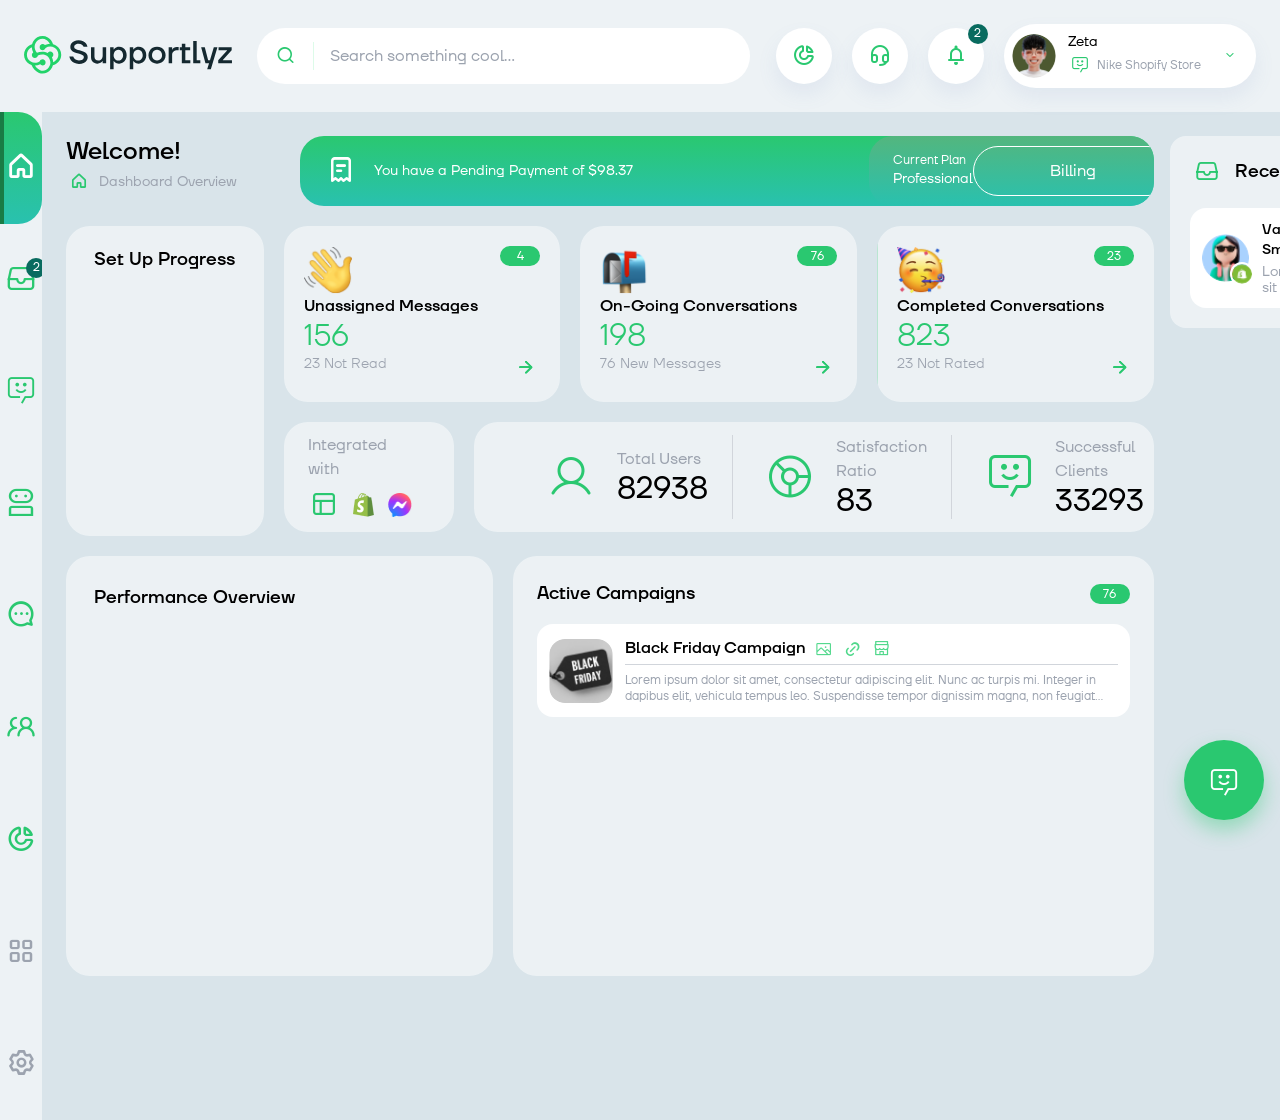
==== src/dashboard.html @ a98856af "deploy 1.3" ====
<!DOCTYPE html>
<html lang="en">
  <head>
    <meta charset="UTF-8" />
    <meta name="viewport" content="width=device-width, initial-scale=1.0" />
    <link rel="stylesheet" href="assets/css/main.css" />
    <title>Supportlyz Dashboard</title>
  </head>
  <body>
    <main>
      <!-- Header -->
      <div class="flex items-center p-6 bg-geyser-100">
        <div class="flex items-center justify-between w-full">
          <div class="relative h-10 w-52">
            <img src="assets/images/logo.svg" alt="logo" fill priority />
          </div>
          <!-- Search -->
          <div class="search">
            <div class="search-icon">
              <i class="icon-search"></i>
            </div>
            <input
              type="text"
              placeholder="Search something cool..."
              class="w-full h-full px-4 text-black placeholder-gray-400 bg-transparent outline-none" />
          </div>

          <div class="relative flex items-center gap-5">
            <button class="button-icon">
              <i class="icon-magnet"></i>
            </button>
            <button class="button-icon">
              <i class="icon-earphones"></i>
            </button>

            <!-- Notifications -->
            <div class="relative">
              <div class="relative">
                <button class="button-icon" id="notification-handler">
                  <i class="icon-bell"></i>
                </button>
                <span
                  class="absolute flex items-center justify-center w-5 h-5 text-xs text-white rounded-full bg-emerald-900 -top-1 -right-1">
                  2
                </span>
              </div>

              <!-- Notifications Center -->
              <div id="notification-center" class="min-w-[330px] bg-white transition bg-opacity-50 rounded-2xl absolute top-[120%] z-10 right-0 p-4 hidden">
                <div class="flex items-center justify-between mb-4">
                  <h4 class="font-medium">Notifications Center</h4>
                  <div class="text-gray-400 cursor-pointer">
                    <i class="icon-cog"></i>
                  </div>
                </div>
                <div class="items-start chatbox">
                  <div class="relative">
                    <img
                      src="assets/images/girl.png"
                      class="rounded-full w-11 h-11 max-w-fit"
                      alt="user"
                    />
                    <img
                      src="assets/images/shopify.png"
                      class="absolute w-6 h-6 border-2 border-white rounded-full -bottom-1 -right-1"
                      alt="brand"
                    />
                  </div>
                  <div>
                    <h5 class="text-xs text-black">
                      <b class="font-medium">Wanda Nara</b> sent you a message in the chat
                      <b class="font-medium">#13654</b>
                    </h5>
                    <p class="text-xs text-gray-400">2 minutes ago</p>
                  </div>
                  <div class="text-sm text-emerald-500">
                    <i class="icon-bell"></i>
                  </div>
                </div>
              </div>
            </div>

            <!-- Account -->
            <div class="account group">

              <!-- Account Handler -->
              <div class="flex items-center gap-3 " id="account-handler">
                <img
                  src="assets/images/boy.png"
                  alt="boy"
                  class="rounded-full w-11 h-11" />
                <div>
                  <h4 class="text-sm text-black group-hover:text-white">Zeta</h4>
                  <p
                    class="flex items-center gap-1 text-xs text-gray-400 group-hover:text-white">
                    <span class="text-lg text-emerald-500 group-hover:text-white">
                      <i class="icon-message"></i>
                    </span>
                    Nike Shopify Store
                  </p>
                </div>
                <span
                  class="px-3 text-[8px] text-emerald-500 group-hover:text-white">
                  <i class="icon-chevron"></i>
                </span>
              </div>

              <!-- Account Dropdwon -->
              <div class="w-[280px] bg-gray-300 rounded-2xl absolute top-[120%] z-10 overflow-hidden -left-4 hidden" id="account-dropdown">
                <div class="p-3">
                  <div class="flex items-center w-10 gap-1 px-1 bg-white rounded-full">
                    <img src="assets/images/english.png" alt="flag" class="w-4 h-4 rounded-full">
                    <span class="text-[6px]">
                      <i class="icon-chevron"></i>
                    </span>
                  </div>

                  <div class="flex flex-col items-center justify-center py-5">
                    <div class="relative">
                      <img src="assets/images/nike.png" alt="brand" class="w-16 h-16 mb-3 rounded-full">
                      <span class="absolute top-0 right-0 block w-4 h-4 border-2 border-white rounded-full bg-emerald-500"></span>
                    </div>
                    <h5 class="flex items-center mb-1 font-medium">
                      Nike Shopify Store
                      <span class="text-emerald-500">
                        <i class="icon-chevron text-[8px]"></i>
                      </span>
                    </h5>
                    <p class="flex items-center text-sm text-gray-600">
                      <span class="text-base icon-invoice text-emerald-500"></span>
                      Professional Plan
                    </p>
                  </div>

                </div>
                <div class="p-4 bg-white rounded-t-2xl">
                  <div class="flex items-center justify-between mb-3">
                    <h5 class="text-sm font-medium">Status</h5>
                    <div class="flex gap-3 -mt-12">
                      <button class="button-icon-small">
                        <i class="icon-magnet"></i>
                      </button>
                      <a href="login.html">
                        <button class="button-icon-small">
                          <i class="icon-logout"></i>
                        </button>
                      </a>
                    </div>
                  </div>
                  <div class="relative">
                    <div class="flex items-center justify-between h-10 px-4 mb-3 border-2 rounded-full border-emerald-500 text-emerald-500"  id="status-handler">
                      <p class="text-sm">Connected</p>
                      <span class="text-emerald-500 text-[8px]"><i class="icon-chevron"></i></span>
                    </div>

                    <div class="absolute w-full bg-white rounded-3xl top-[120%] p-3 shadow-geyser-20 hidden" id="status-dropdown">
                      <button class="mb-2 button-gray-small">
                        Connected
                      </button>
                      <button class="mb-2 button-gray-small">
                        Disconnected
                      </button>
                      <button class="button-gray-small">
                        Attention Hour
                      </button>
                    </div>
                  </div>
                  <div class="flex items-center justify-between mb-3">
                    <h5 class="py-2font-medium">Operators</h5>
                     <span class="flex items-center justify-center w-10 h-5 text-xs text-white rounded-full line-normal bg-emerald-500">22</span>
                  </div>

                  <div class="flex items-center gap-2 mb-2 last:mb-0">
                    <img src="assets/images/boy.png" alt="user" class="w-5 h-5 rounded-full">
                    <h6 class="text-xs font-medium text-black">Zeta</h6>
                  </div>

                  <button class="flex items-center justify-center gap-2 mb-3 text-sm cursor-pointer text-emerald-500">
                    <span class="text-lg"><i class="icon-add"></i></span>
                    <p>Add new operator</p>
                  </button>

                  <button class="button-emerald-small">
                    Settings
                  </button>

                </div>
              </div>
            </div>
          </div>
        </div>
      </div>

      <div class="flex">
        <!-- Sidebar -->
        <div class="bg-geyser-100 w-28">
          <div class="relative sidebar-handler">
            <span
              class="absolute z-20 flex items-center justify-center h-5 p-3 text-xs text-white capitalize rounded-full opacity-0 sidebar-label -top-2 left-10 bg-emerald-900 whitespace-nowrap">
              Dashboard
            </span>
            <div
              class="sidebar-item group sidebar-item-is-active text-emerald-500">
              <div class="relative z-10 text-3xl group-hover:text-white">
                <i class="icon-house"></i>
              </div>
            </div>
          </div>
          <div class="relative sidebar-handler">
            <span
              class="absolute z-20 flex items-center justify-center h-5 p-3 text-xs text-white capitalize transition rounded-full opacity-0 sidebar-label -top-2 left-10 bg-emerald-900 whitespace-nowrap">
              Messages
            </span>
            <div class="sidebar-item group text-emerald-500">
              <div class="relative z-10 text-3xl group-hover:text-white">
                <i class="icon-inbox"></i>
                <span
                  class="absolute flex items-center justify-center w-5 h-5 text-xs text-white rounded-full bg-emerald-900 -top-1 -right-1">
                  2
                </span>
              </div>
            </div>
          </div>
          <div class="relative sidebar-handler">
            <span
              class="absolute z-20 flex items-center justify-center h-5 p-3 text-xs text-white capitalize rounded-full opacity-0 -top-2 left-10 bg-emerald-900 whitespace-nowrap sidebar-label">
              Chatbots
            </span>
            <div class="sidebar-item group text-emerald-500">
              <div class="relative z-10 text-3xl group-hover:text-white">
                <i class="icon-message"></i>
              </div>
            </div>
          </div>
          <div class="relative sidebar-handler">
            <span
              class="absolute z-20 flex items-center justify-center h-5 p-3 text-xs text-white capitalize rounded-full opacity-0 -top-2 left-10 bg-emerald-900 whitespace-nowrap sidebar-label">
              Sully
            </span>
            <div class="sidebar-item group text-emerald-500">
              <div class="relative z-10 text-3xl group-hover:text-white">
                <i class="icon-robot"></i>
              </div>
            </div>
          </div>
          <div class="relative sidebar-handler">
            <span
              class="absolute z-20 flex items-center justify-center h-5 p-3 text-xs text-white capitalize rounded-full opacity-0 -top-2 left-10 bg-emerald-900 whitespace-nowrap sidebar-label">
              Mail Marketing
            </span>
            <div class="sidebar-item group text-emerald-500">
              <div class="relative z-10 text-3xl group-hover:text-white">
                <i class="icon-chat"></i>
              </div>
            </div>
          </div>
          <div class="relative sidebar-handler">
            <span
              class="absolute z-20 flex items-center justify-center h-5 p-3 text-xs text-white capitalize rounded-full opacity-0 -top-2 left-10 bg-emerald-900 whitespace-nowrap sidebar-label">
              Leads
            </span>
            <div class="sidebar-item group text-emerald-500">
              <div class="relative z-10 text-3xl group-hover:text-white">
                <i class="icon-users"></i>
              </div>
            </div>
          </div>
          <div class="relative sidebar-handler">
            <span
              class="absolute z-20 flex items-center justify-center h-5 p-3 text-xs text-white capitalize rounded-full opacity-0 -top-2 left-10 bg-emerald-900 whitespace-nowrap sidebar-label">
              Analytics
            </span>
            <div class="sidebar-item group text-emerald-500">
              <div class="relative z-10 text-3xl group-hover:text-white">
                <i class="icon-magnet"></i>
              </div>
            </div>
          </div>
          <div class="relative sidebar-handler">
            <span
              class="absolute z-20 flex items-center justify-center h-5 p-3 text-xs text-white capitalize rounded-full opacity-0 -top-2 left-10 bg-emerald-900 whitespace-nowrap sidebar-label">
              Integrations
            </span>
            <div class="text-gray-400 sidebar-item group">
              <div class="relative z-10 text-3xl group-hover:text-white">
                <i class="icon-integration"></i>
              </div>
            </div>
          </div>
          <div class="relative sidebar-handler">
            <span
              class="absolute z-20 flex items-center justify-center h-5 p-3 text-xs text-white capitalize rounded-full opacity-0 -top-2 left-10 bg-emerald-900 whitespace-nowrap sidebar-label">
              Settings
            </span>
            <div class="text-gray-400 sidebar-item group">
              <div class="relative z-10 text-3xl group-hover:text-white">
                <i class="icon-cog"></i>
              </div>
            </div>
          </div>
        </div>
        <!-- <Content /> -->
        <div class="relative w-full p-6">
          <div class="flex items-start w-full gap-4">
            <div class="w-full">
              <div class="flex w-full gap-5 mb-5">
                <div class="w-1/5">
                  <h3 class="text-2xl font-medium text-black">Welcome!</h3>
                  <p class="flex items-center gap-2 text-sm text-gray-400">
                    <span class="text-lg text-emerald-500">
                      <i class="icon-house"></i>
                    </span>
                    Dashboard Overview
                  </p>
                </div>

                <!-- <Payment Notification /> -->
                <div
                  class="h-[70px] text-white bg-gradient-to-b overflow-hidden from-emerald-500 to-[#29C1AF] rounded-3xl w-4/5 flex justify-between">
                  <p class="flex items-center w-2/3 gap-3 px-5 text-sm">
                    <span class="text-3xl">
                      <i class="icon-invoice"></i>
                    </span>
                    You have a Pending Payment of $98.37
                  </p>
                  <div class="bg-gradient-to-b from-[#53B67E] to-[#29C1AF] px-6 flex items-center rounded-3xl justify-between w-1/3">
                    <div>
                      <p class="text-xs">Current Plan</p>
                      <p class="text-sm">Professional</p>
                    </div>
                    <button class="button-outline-white">Billing</button>
                  </div>
                </div>
              </div>
              <div class="flex w-full gap-5 mb-5">
                <!-- Setup Progress  -->
                <div
                  class="w-1/5 bg-white bg-opacity-50 rounded-3xl h-[310px] p-5">
                  <h4 class="text-lg font-medium text-center text-black">
                    Set Up Progress
                  </h4>
                </div>

                 <!-- Goals -->
                <div class="w-4/5">
                  <div class="flex gap-5 mb-5">
                    <div class="group goals">
                      <div class="relative z-10 p-5">
                        <div class="flex items-start justify-between">
                          <img src="assets/images/hand.png" alt="hand" class="w-12 h-12">
                          <span class="flex items-center justify-center w-10 h-5 text-xs text-white rounded-full line-normal bg-emerald-500 group-hover:bg-white group-hover:text-emerald-500">4</span>
                        </div>
                        <h6 class="text-base font-medium text-black group-hover:text-white">Unassigned Messages</h6>
                        <h3 class="text-3xl font-light text-emerald-500 group-hover:text-white">156</h3>
                        <div class="flex justify-between">
                          <p class="text-sm font-light text-gray-400 group-hover:text-white">23 Not Read</p>
                          <span class="relative z-10 text-xl transition text-emerald-500 group-hover:text-white">
                            <i class="icon-arrow"></i>
                          </span>
                        </div>
                      </div>
                    </div>

                    <div class="group goals">
                      <div class="relative z-10 p-5">
                        <div class="flex items-start justify-between">
                          <img src="assets/images/inbox.png" alt="hand" class="w-12 h-12">
                          <span class="flex items-center justify-center w-10 h-5 text-xs text-white rounded-full bg-emerald-500 group-hover:bg-white group-hover:text-emerald-500 line-normal">76</span>
                        </div>
                        <h6 class="text-base font-medium text-black group-hover:text-white">On-Going Conversations</h6>
                        <h3 class="text-3xl font-light text-emerald-500 group-hover:text-white">198</h3>
                        <div class="flex justify-between">
                          <p class="text-sm font-light text-gray-400 group-hover:text-white">76 New Messages</p>
                          <span class="relative z-10 text-xl transition text-emerald-500 group-hover:text-white">
                            <i class="icon-arrow"></i>
                          </span>
                        </div>
                      </div>
                    </div>

                    <div class="group goals">
                      <div class="relative z-10 p-5">
                        <div class="flex items-start justify-between">
                          <img src="assets/images/emoji.png" alt="emoji" class="w-12 h-12">
                          <span class="flex items-center justify-center w-10 h-5 text-xs text-white rounded-full bg-emerald-500 group-hover:bg-white group-hover:text-emerald-500 line-normal">23</span>
                        </div>
                        <h6 class="text-base font-medium text-black group-hover:text-white">Completed Conversations</h6>
                        <h3 class="text-3xl font-light text-emerald-500 group-hover:text-white">823</h3>
                        <div class="flex justify-between">
                          <p class="text-sm font-light text-gray-400 group-hover:text-white">23 Not Rated</p>
                          <span class="relative z-10 text-xl transition text-emerald-500 group-hover:text-white">
                            <i class="icon-arrow"></i>
                          </span>
                        </div>
                      </div>
                    </div>
                  </div>
                  <div class="flex gap-5">

                    <!-- Integration -->
                    <div
                      class="integrations group">
                      <div class="relative z-10 flex flex-col justify-center p-6">
                        <p class="mb-2 text-base text-gray-400 group-hover:text-white">
                          Integrated with
                        </p>
                        <div class="flex items-center gap-3">
                          <span class="text-2xl text-emerald-500 group-hover:text-white">
                            <i class="icon-square"></i>
                          </span>
                          <img
                            src="assets/images/shopify-logo.png"
                            class="w-6 h-6"
                            alt="logo" />
                          <img
                            src="assets/images/messages-logo.png"
                            class="w-6 h-6"
                            alt="logo" />
                        </div>
                      </div>
                      <span
                        class="relative z-10 text-3xl text-white transition translate-x-20 group-hover:translate-x-0">
                        <i class="icon-arrow"></i>
                      </span>
                    </div>

                    <!-- Statistics  -->
                    <div class="statistics group">
                      <div
                        class="relative z-30 flex items-center justify-around h-full pl-10 transition translate-x-0 group-hover:-translate-x-8 [&>*:nth-child(2)]:border-x">
                        <div
                          class="flex items-center gap-3 px-6 border-gray-300 group-hover:text-white">
                          <span
                            class="text-5xl text-emerald-500 group-hover:text-white">
                            <i class="icon-user"></i>
                          </span>
                          <div>
                            <p class="text-gray-400 group-hover:text-white">
                              Total Users
                            </p>
                            <h5
                              class="text-3xl text-black group-hover:text-white">
                              82938
                            </h5>
                          </div>
                        </div>

                        <div
                          class="flex items-center gap-3 px-6 border-gray-300 group-hover:text-white">
                          <span
                            class="text-5xl text-emerald-500 group-hover:text-white">
                            <i class="icon-browser"></i>
                          </span>
                          <div>
                            <p class="text-gray-400 group-hover:text-white">
                              Satisfaction Ratio
                            </p>
                            <h5
                              class="text-3xl text-black group-hover:text-white">
                              83
                            </h5>
                          </div>
                        </div>

                        <div
                          class="flex items-center gap-3 px-6 border-gray-300 group-hover:text-white">
                          <span
                            class="text-5xl text-emerald-500 group-hover:text-white">
                            <i class="icon-message"></i>
                          </span>
                          <div>
                            <p class="text-gray-400 group-hover:text-white">
                              Successful Clients
                            </p>
                            <h5
                              class="text-3xl text-black group-hover:text-white">
                              33293
                            </h5>
                          </div>
                        </div>

                        <span
                          class="text-5xl text-white transition translate-x-20 group-hover:translate-x-0">
                          <i class="icon-arrow"></i>
                        </span>
                      </div>
                    </div>
                  </div>
                </div>
              </div>
              <div class="flex w-full gap-5 mb-5">
                <!-- Performance Overview  -->
                <div class="w-2/5 bg-white bg-opacity-50 rounded-3xl h-[420px] p-7">
                  <h3 class="text-lg font-medium text-black">Performance Overview</h3>
                </div>

                <!-- Active Campaigns -->
                <div class="w-3/5 bg-white bg-opacity-50 rounded-3xl h-[420px] p-6">
                  <div class="flex items-center justify-between mb-4">
                    <h3 class="text-lg font-medium text-black">Active Campaigns</h3>
                    <span class="flex items-center justify-center w-10 h-5 text-xs text-white rounded-full bg-emerald-500 line-normal">76</span>
                  </div>
                  <div class="max-h-[340px] overflow-scroll">
                    <div class="flex items-center gap-3 p-3 mb-3 transition bg-white rounded-2xl last:mb-0">
                      <img src="assets/images/black-friday.png" alt="black-friday" class="w-16 h-16 rounded-2xl">
                      <div>
                        <div class="flex gap-1 mb-2 border-b border-gray-300">
                          <h5 class="font-medium text-black ">Black Friday Campaign</h5>
                          <span class="text-lg text-emerald-400">
                            <i class="icon-picture"></i>
                          </span>
                          <span class="text-lg text-emerald-400">
                            <i class="icon-hyperlink"></i>
                          </span>
                          <span class="text-lg text-emerald-400">
                            <i class="icon-ecommerce"></i>
                          </span>
                        </div>
                        <p class="text-xs text-gray-400 line-clamp-2">Lorem ipsum dolor sit amet, consectetur adipiscing elit. Nunc ac turpis mi. Integer in dapibus elit, vehicula tempus leo. Suspendisse tempor dignissim magna, non feugiat nulla aliquam nec. Etiam egestas....</p>
                      </div>
                    </div>
                  </div>
                </div>
              </div>
            </div>

            <!-- Recent Chats  -->
            <div class="bg-white w-[400px] rounded-2xl p-5 bg-opacity-50">
              <div class="flex items-center justify-between w-full mb-5">
                <h1 class="flex items-center gap-3 text-lg text-black">
                  <span class="text-2xl text-emerald-500">
                    <i class="icon-inbox"></i>
                  </span>
                  <b class="font-medium">Recent Chats</b>
                </h1>
                <span
                  class="px-3 py-px text-sm text-white rounded-full bg-emerald-500">5</span>
              </div>
              <div class="max-h-screen">

                <!-- Message Box -->
                <div class="items-center chatbox">
                  <div class="relative">
                    <img
                      src="assets/images/girl.png"
                      class="w-12 h-12 rounded-full max-w-fit"
                      alt="user"
                    />
                    <img
                      src="assets/images/shopify.png"
                      class="absolute w-6 h-6 border-2 border-white rounded-full -bottom-1 -right-1"
                      alt="brand"
                    />
                  </div>
                  <div class="relative">
                    <div class="flex items-center justify-between w-full mb-1">
                      <b class="text-sm font-medium text-black">Valerie Smith</b>
                      <div class="flex items-center gap-3">
                        <span class="rounded-full text-white text-[10px] w-5 h-5 bg-emerald-500 flex items-center justify-center">
                          25
                        </span>
                        <b class="flex items-center justify-center h-5 px-2 py-1 text-xs font-medium leading-none text-black bg-gray-300 rounded-full">
                          #39872
                        </b>
                      </div>
                    </div>
                    <p class="text-sm leading-4 text-gray-400 line-clamp-2">Lorem ipsum dolor sit amet, consectetur</p>
                  </div>
                </div>

              </div>
            </div>
          </div>


          <!-- Chatbot -->
          <div class="">

            <!-- Chatbot Box -->
            <div class="w-[450px] fixed bottom-10 right-10 z-30 transition translate-x-[530px]" id="chatbot-box">
              <div class="bg-gradient-to-b from-emerald-500 to-elf-green-500 rounded-t-3xl">
                <div class="flex items-center justify-between p-6">
                  <img src="assets/images/logo-white.svg" alt="logo" class="w-36">
                  <div class="flex items-center gap-3 -mt-16">
                    <!-- Chatbot Notifications Box -->
                    <div class="relative">
                      <button class="button-icon" id="chatbot-notification-handler">
                        <span>
                          <i class="icon-bell"></i>
                        </span>
                      </button>
                      <div id="chatbot-notification-box" class="transition opacity-0 absolute right-0 flex items-center justify-between w-64 px-4 py-2 bg-white rounded-lg bg-opacity-70 top-[120%]">
                        <p class="text-sm text-black">Notifications Settings</p>
                        <div class="flex items-center gap-2">
                          <div class="w-8 p-[2px] bg-white border rounded-full border-emerald-500 cursor-pointer">
                            <span class="block w-3 h-3 rounded-full bg-emerald-500"></span>
                          </div>
                          <span class="text-sm text-emerald-500">ON</span>
                        </div>
                      </div>
                    </div>

                    <!-- Chatbot Rating Box -->
                    <div class="relative">
                      <button class="button-icon" id="chatbot-rating-handler">
                        <span>
                          <i class="icon-star"></i>
                        </span>
                      </button>

                      <div id="chatbot-rating-box" class="transition opacity-0 absolute right-0 w-52 px-4 py-2 bg-white rounded-lg bg-opacity-70 top-[120%]">
                        <p class="text-sm">Rate this Conversation</p>
                        <div class="flex items-center gap-2">
                          <span class="text-lg text-gray-400 cursor-pointer hover:text-yellow-300">
                            <i class="icon-start-fill"></i>
                          </span>
                          <span class="text-lg text-gray-400 cursor-pointer hover:text-yellow-300">
                            <i class="icon-start-fill"></i>
                          </span>
                          <span class="text-lg text-gray-400 cursor-pointer hover:text-yellow-300">
                            <i class="icon-start-fill"></i>
                          </span>
                          <span class="text-lg text-gray-400 cursor-pointer hover:text-yellow-300">
                            <i class="icon-start-fill"></i>
                          </span>
                          <span class="text-lg text-gray-400 cursor-pointer hover:text-yellow-300">
                            <i class="icon-start-fill"></i>
                          </span>
                        </div>
                      </div>
                    </div>

                    <!-- Close Chatbot Box -->
                    <button class="button-icon" id="chatbot-box-close">
                      <span>
                        <i class="icon-x"></i>
                      </span>
                    </button>
                  </div>
                </div>
                <div class="py-6">
                  <h3 class="mb-3 text-3xl font-bold text-center text-white">Let’s chat! 🥳</h3>
                  <p class="text-sm text-center text-white">Chat with Nike Shopify Store</p>
                </div>

                <div class="flex items-center justify-center gap-3 py-4 bg-elf-green-600 rounded-t-3xl">
                  <div class="relative">
                    <img src="assets/images/boy.png" alt="user">
                    <span class="absolute top-0 right-0 w-3 h-3 rounded-full bg-emerald-500"></span>
                  </div>
                  <p class="text-sm text-white">Our Assistants are Online</p>
                </div>
              </div>

              <!-- Chatbot Body -->
              <div class="p-6 bg-geyser-200 h-[300px] overflow-y-auto">

                <!-- Chat Sent -->
                <div class="flex items-start gap-4 mb-4">
                  <div class="relative">
                    <img src="assets/images/bot.png" alt="bot" class="w-12 h-12 rounded-full">
                    <span class="absolute top-0 right-0 w-3 h-3 rounded-full bg-emerald-500"></span>
                  </div>

                  <div class="relative">
                    <div class="p-3 rounded-xl bg-emerald-500 max-w-[280px] mb-2 relative">
                      <p class="text-sm text-white">Hello 🙋 let me know with anything that i can help you!</p>
                      <div class="-rotate-90 h-0 w-0 border-x-[12px] absolute -left-4 top-6 border-x-transparent border-b-[14px] border-b-emerald-500"></div>
                    </div>
                    <p class="text-xs text-gray-500">Supportlyz - 9:39 AM</p>
                  </div>
                </div>

                <!-- Chat Received -->
                <div class="flex items-start justify-end gap-4 mb-4">
                  <div class="relative">
                    <div class="p-3 rounded-xl bg-white max-w-[280px] mb-2 relative">
                      <p class="text-sm text-black">Hey! 🙋I need some help, im looking for this shoes</p>
                      <div class="rotate-90 h-0 w-0 border-x-[12px] absolute -right-4 top-6 border-x-transparent border-b-[14px] border-b-white"></div>
                    </div>
                    <p class="text-xs text-gray-500">Zeta - 9:40 AM</p>
                  </div>

                  <div class="relative">
                    <img src="assets/images/boy.png" alt="bot" class="w-12 h-12 rounded-full">
                    <span class="absolute top-0 right-0 w-3 h-3 rounded-full bg-emerald-500"></span>
                  </div>
                </div>

                <!-- Chat Received width image -->
                <div class="flex items-start justify-end gap-4">
                  <div class="relative">
                    <div class="p-1 rounded-xl bg-white max-w-[280px] mb-2 relative">
                      <img src="assets/images/shoes.png" alt="shoes" class="w-[280px] h-[160px]">
                      <div class="rotate-90 h-0 w-0 border-x-[12px] absolute -right-4 top-6 border-x-transparent border-b-[14px] border-b-white"></div>
                    </div>
                    <p class="text-xs text-gray-500">Zeta - 9:40 AM</p>
                  </div>

                  <div class="relative">
                    <img src="assets/images/boy.png" alt="bot" class="w-12 h-12 rounded-full">
                    <span class="absolute top-0 right-0 w-3 h-3 rounded-full bg-emerald-500"></span>
                  </div>

                </div>
              </div>

              <!-- Chat Footer -->
              <div class="relative p-4 bg-white rounded-b-3xl">

                <div class="relative flex items-center gap-4 mb-3">

                  <input type="text" placeholder="Enter your message..." class="bg-geyser-200 rounded-full w-[350px] text-xs text-gray-600 h-14 px-5 outline-none">
                  <div class="flex items-center">
                    <span id="chatbot-emojis-handler" class="flex items-center justify-center w-10 h-10 text-3xl rounded-full cursor-pointer text-emerald-500 hover:bg-emerald-500 hover:bg-opacity-30">
                      <i class="icon-happy"></i>
                    </span>
                    <span class="flex items-center justify-center w-10 h-10 text-2xl rounded-full cursor-pointer text-emerald-500 hover:bg-emerald-500 hover:bg-opacity-30">
                      <i class="icon-adjunct"></i>
                    </span>
                  </div>

                  <!--Chat Emojis -->
                  <div class="absolute w-full px-4 transition bg-geyser-100 rounded-xl -top-72 translate-y-[430px]" id="chatbot-emojis-box">
                    <div class="flex items-center justify-between mb-4">
                      <span class="px-5 py-2 text-2xl border-b cursor-pointer text-emerald-500 border-emerald-500">
                        <i class="icon-clock"></i>
                      </span>
                      <span class="px-5 py-2 text-2xl cursor-pointer text-emerald-500">
                        <i class="icon-happy"></i>
                      </span>
                      <span class="px-5 py-2 text-2xl cursor-pointer text-emerald-500">
                        <i class="icon-coffe"></i>
                      </span>
                      <span class="px-5 py-2 text-2xl cursor-pointer text-emerald-500">
                        <i class="icon-ball"></i>
                      </span>
                    </div>
                    <div class="relative h-12 mb-3 overflow-hidden bg-white rounded-full">
                      <span class="absolute top-0 left-0 flex items-center justify-center h-full px-3 text-xl bg-white text-emerald-500 after:content-[''] after:absolute after:right-1 after-top-0 after:w-px after:h-5 after:bg-gray-100">
                        <i class="icon-search"></i>
                      </span>
                      <input type="text" placeholder="Search here" class="w-full h-full text-xs text-gray-600 outline-none pl-[60px]">
                    </div>
                    <p class="text-xs font-medium text-emerald-500">Frequently used</p>
                    <div class="grid items-center justify-center grid-cols-7 gap-1 py-4">
                      <span>
                        <img src="assets/images/emojis/1.png" alt="emoji" class="w-8 h-8">
                      </span>
                      <span>
                        <img src="assets/images/emojis/2.png" alt="emoji" class="w-8 h-8">
                      </span>
                      <span>
                        <img src="assets/images/emojis/3.png" alt="emoji" class="w-8 h-8">
                      </span>
                      <span>
                        <img src="assets/images/emojis/4.png" alt="emoji" class="w-8 h-8">
                      </span>
                      <span>
                        <img src="assets/images/emojis/5.png" alt="emoji" class="w-8 h-8">
                      </span>
                      <span>
                        <img src="assets/images/emojis/6.png" alt="emoji" class="w-8 h-8">
                      </span>
                      <span>
                        <img src="assets/images/emojis/7.png" alt="emoji" class="w-8 h-8">
                      </span>
                      <span>
                        <img src="assets/images/emojis/8.png" alt="emoji" class="w-8 h-8">
                      </span>
                      <span>
                        <img src="assets/images/emojis/9.png" alt="emoji" class="w-8 h-8">
                      </span>
                      <span>
                        <img src="assets/images/emojis/10.png" alt="emoji" class="w-8 h-8">
                      </span>
                      <span>
                        <img src="assets/images/emojis/11.png" alt="emoji" class="w-8 h-8">
                      </span>
                      <span>
                        <img src="assets/images/emojis/12.png" alt="emoji" class="w-8 h-8">
                      </span>
                      <span>
                        <img src="assets/images/emojis/13.png" alt="emoji" class="w-8 h-8">
                      </span>
                      <span>
                        <img src="assets/images/emojis/14.png" alt="emoji" class="w-8 h-8">
                      </span>
                      <span>
                        <img src="assets/images/emojis/15.png" alt="emoji" class="w-8 h-8">
                      </span>
                      <span>
                        <img src="assets/images/emojis/16.png" alt="emoji" class="w-8 h-8">
                      </span>
                      <span>
                        <img src="assets/images/emojis/17.png" alt="emoji" class="w-8 h-8">
                      </span>
                      <span>
                        <img src="assets/images/emojis/18.png" alt="emoji" class="w-8 h-8">
                      </span>
                      <span>
                        <img src="assets/images/emojis/19.png" alt="emoji" class="w-8 h-8">
                      </span>
                      <span>
                        <img src="assets/images/emojis/20.png" alt="emoji" class="w-8 h-8">
                      </span>
                      <span>
                        <img src="assets/images/emojis/21.png" alt="emoji" class="w-8 h-8">
                      </span>
                    </div>
                  </div>

                  <!-- Chat Sent -->
                  <button class="chatbot-send ">
                    <span class="text-3xl h-7">
                      <i class="icon-send"></i>
                    </span>
                  </button>
                </div>

                <div class="flex justify-center gap-4">
                  <p class="text-xs text-gray-400">Powered by</p>
                  <img src="assets/images/logo.svg" alt="logo" class="w-20">
                </div>
              </div>
            </div>

            <!-- Chatbot Handler -->
            <button class="chatbot-handler" id="chatbot-handler">
              <span class="text-3xl h-7">
                <i class="icon-message" id="chatbot-icon"></i>
              </span>
            </button>

          </div>


          <!-- Footer -->
          <!-- <div class="fixed bottom-0 left-0 flex items-center justify-between w-full px-6 py-8">
            <p class="flex items-center gap-3 text-black">
              <img src="assets/images/logo-isotipe.svg" alt="isotipe" class="w-5 h-5">
              <b class="font-medium">Supportlyz</b> © All rights reserved
            </p>
            <div class="flex items-center gap-4">
              <p class="flex items-center gap-1 text-xs text-gray-500">
                Privacy Policy
                <i class="text-base icon-link text-emerald-500"></i>
              </p>
              <p class="flex items-center gap-1 text-xs text-gray-500">
                Terms and Conditions
                <i class="text-base icon-link text-emerald-500"></i>
              </p>
            </div>
          </div> -->
        </div>
      </div>
    </main>
    <script src="assets/js/scripts.js"></script>
  </body>
</html>
---- src/assets/css/main.css ----
/*
! tailwindcss v3.3.5 | MIT License | https://tailwindcss.com
*/

/*
1. Prevent padding and border from affecting element width. (https://github.com/mozdevs/cssremedy/issues/4)
2. Allow adding a border to an element by just adding a border-width. (https://github.com/tailwindcss/tailwindcss/pull/116)
*/

*,
::before,
::after {
  box-sizing: border-box;
  /* 1 */
  border-width: 0;
  /* 2 */
  border-style: solid;
  /* 2 */
  border-color: #e5e7eb;
  /* 2 */
}

::before,
::after {
  --tw-content: '';
}

/*
1. Use a consistent sensible line-height in all browsers.
2. Prevent adjustments of font size after orientation changes in iOS.
3. Use a more readable tab size.
4. Use the user's configured `sans` font-family by default.
5. Use the user's configured `sans` font-feature-settings by default.
6. Use the user's configured `sans` font-variation-settings by default.
*/

html {
  line-height: 1.5;
  /* 1 */
  -webkit-text-size-adjust: 100%;
  /* 2 */
  -moz-tab-size: 4;
  /* 3 */
  -o-tab-size: 4;
     tab-size: 4;
  /* 3 */
  font-family: ui-sans-serif, system-ui, -apple-system, BlinkMacSystemFont, "Segoe UI", Roboto, "Helvetica Neue", Arial, "Noto Sans", sans-serif, "Apple Color Emoji", "Segoe UI Emoji", "Segoe UI Symbol", "Noto Color Emoji";
  /* 4 */
  font-feature-settings: normal;
  /* 5 */
  font-variation-settings: normal;
  /* 6 */
}

/*
1. Remove the margin in all browsers.
2. Inherit line-height from `html` so users can set them as a class directly on the `html` element.
*/

body {
  margin: 0;
  /* 1 */
  line-height: inherit;
  /* 2 */
}

/*
1. Add the correct height in Firefox.
2. Correct the inheritance of border color in Firefox. (https://bugzilla.mozilla.org/show_bug.cgi?id=190655)
3. Ensure horizontal rules are visible by default.
*/

hr {
  height: 0;
  /* 1 */
  color: inherit;
  /* 2 */
  border-top-width: 1px;
  /* 3 */
}

/*
Add the correct text decoration in Chrome, Edge, and Safari.
*/

abbr:where([title]) {
  -webkit-text-decoration: underline dotted;
          text-decoration: underline dotted;
}

/*
Remove the default font size and weight for headings.
*/

h1,
h2,
h3,
h4,
h5,
h6 {
  font-size: inherit;
  font-weight: inherit;
}

/*
Reset links to optimize for opt-in styling instead of opt-out.
*/

a {
  color: inherit;
  text-decoration: inherit;
}

/*
Add the correct font weight in Edge and Safari.
*/

b,
strong {
  font-weight: bolder;
}

/*
1. Use the user's configured `mono` font family by default.
2. Correct the odd `em` font sizing in all browsers.
*/

code,
kbd,
samp,
pre {
  font-family: ui-monospace, SFMono-Regular, Menlo, Monaco, Consolas, "Liberation Mono", "Courier New", monospace;
  /* 1 */
  font-size: 1em;
  /* 2 */
}

/*
Add the correct font size in all browsers.
*/

small {
  font-size: 80%;
}

/*
Prevent `sub` and `sup` elements from affecting the line height in all browsers.
*/

sub,
sup {
  font-size: 75%;
  line-height: 0;
  position: relative;
  vertical-align: baseline;
}

sub {
  bottom: -0.25em;
}

sup {
  top: -0.5em;
}

/*
1. Remove text indentation from table contents in Chrome and Safari. (https://bugs.chromium.org/p/chromium/issues/detail?id=999088, https://bugs.webkit.org/show_bug.cgi?id=201297)
2. Correct table border color inheritance in all Chrome and Safari. (https://bugs.chromium.org/p/chromium/issues/detail?id=935729, https://bugs.webkit.org/show_bug.cgi?id=195016)
3. Remove gaps between table borders by default.
*/

table {
  text-indent: 0;
  /* 1 */
  border-color: inherit;
  /* 2 */
  border-collapse: collapse;
  /* 3 */
}

/*
1. Change the font styles in all browsers.
2. Remove the margin in Firefox and Safari.
3. Remove default padding in all browsers.
*/

button,
input,
optgroup,
select,
textarea {
  font-family: inherit;
  /* 1 */
  font-feature-settings: inherit;
  /* 1 */
  font-variation-settings: inherit;
  /* 1 */
  font-size: 100%;
  /* 1 */
  font-weight: inherit;
  /* 1 */
  line-height: inherit;
  /* 1 */
  color: inherit;
  /* 1 */
  margin: 0;
  /* 2 */
  padding: 0;
  /* 3 */
}

/*
Remove the inheritance of text transform in Edge and Firefox.
*/

button,
select {
  text-transform: none;
}

/*
1. Correct the inability to style clickable types in iOS and Safari.
2. Remove default button styles.
*/

button,
[type='button'],
[type='reset'],
[type='submit'] {
  -webkit-appearance: button;
  /* 1 */
  background-color: transparent;
  /* 2 */
  background-image: none;
  /* 2 */
}

/*
Use the modern Firefox focus style for all focusable elements.
*/

:-moz-focusring {
  outline: auto;
}

/*
Remove the additional `:invalid` styles in Firefox. (https://github.com/mozilla/gecko-dev/blob/2f9eacd9d3d995c937b4251a5557d95d494c9be1/layout/style/res/forms.css#L728-L737)
*/

:-moz-ui-invalid {
  box-shadow: none;
}

/*
Add the correct vertical alignment in Chrome and Firefox.
*/

progress {
  vertical-align: baseline;
}

/*
Correct the cursor style of increment and decrement buttons in Safari.
*/

::-webkit-inner-spin-button,
::-webkit-outer-spin-button {
  height: auto;
}

/*
1. Correct the odd appearance in Chrome and Safari.
2. Correct the outline style in Safari.
*/

[type='search'] {
  -webkit-appearance: textfield;
  /* 1 */
  outline-offset: -2px;
  /* 2 */
}

/*
Remove the inner padding in Chrome and Safari on macOS.
*/

::-webkit-search-decoration {
  -webkit-appearance: none;
}

/*
1. Correct the inability to style clickable types in iOS and Safari.
2. Change font properties to `inherit` in Safari.
*/

::-webkit-file-upload-button {
  -webkit-appearance: button;
  /* 1 */
  font: inherit;
  /* 2 */
}

/*
Add the correct display in Chrome and Safari.
*/

summary {
  display: list-item;
}

/*
Removes the default spacing and border for appropriate elements.
*/

blockquote,
dl,
dd,
h1,
h2,
h3,
h4,
h5,
h6,
hr,
figure,
p,
pre {
  margin: 0;
}

fieldset {
  margin: 0;
  padding: 0;
}

legend {
  padding: 0;
}

ol,
ul,
menu {
  list-style: none;
  margin: 0;
  padding: 0;
}

/*
Reset default styling for dialogs.
*/

dialog {
  padding: 0;
}

/*
Prevent resizing textareas horizontally by default.
*/

textarea {
  resize: vertical;
}

/*
1. Reset the default placeholder opacity in Firefox. (https://github.com/tailwindlabs/tailwindcss/issues/3300)
2. Set the default placeholder color to the user's configured gray 400 color.
*/

input::-moz-placeholder, textarea::-moz-placeholder {
  opacity: 1;
  /* 1 */
  color: #9ca3af;
  /* 2 */
}

input::placeholder,
textarea::placeholder {
  opacity: 1;
  /* 1 */
  color: #9ca3af;
  /* 2 */
}

/*
Set the default cursor for buttons.
*/

button,
[role="button"] {
  cursor: pointer;
}

/*
Make sure disabled buttons don't get the pointer cursor.
*/

:disabled {
  cursor: default;
}

/*
1. Make replaced elements `display: block` by default. (https://github.com/mozdevs/cssremedy/issues/14)
2. Add `vertical-align: middle` to align replaced elements more sensibly by default. (https://github.com/jensimmons/cssremedy/issues/14#issuecomment-634934210)
   This can trigger a poorly considered lint error in some tools but is included by design.
*/

img,
svg,
video,
canvas,
audio,
iframe,
embed,
object {
  display: block;
  /* 1 */
  vertical-align: middle;
  /* 2 */
}

/*
Constrain images and videos to the parent width and preserve their intrinsic aspect ratio. (https://github.com/mozdevs/cssremedy/issues/14)
*/

img,
video {
  max-width: 100%;
  height: auto;
}

/* Make elements with the HTML hidden attribute stay hidden by default */

[hidden] {
  display: none;
}

*, ::before, ::after {
  --tw-border-spacing-x: 0;
  --tw-border-spacing-y: 0;
  --tw-translate-x: 0;
  --tw-translate-y: 0;
  --tw-rotate: 0;
  --tw-skew-x: 0;
  --tw-skew-y: 0;
  --tw-scale-x: 1;
  --tw-scale-y: 1;
  --tw-pan-x:  ;
  --tw-pan-y:  ;
  --tw-pinch-zoom:  ;
  --tw-scroll-snap-strictness: proximity;
  --tw-gradient-from-position:  ;
  --tw-gradient-via-position:  ;
  --tw-gradient-to-position:  ;
  --tw-ordinal:  ;
  --tw-slashed-zero:  ;
  --tw-numeric-figure:  ;
  --tw-numeric-spacing:  ;
  --tw-numeric-fraction:  ;
  --tw-ring-inset:  ;
  --tw-ring-offset-width: 0px;
  --tw-ring-offset-color: #fff;
  --tw-ring-color: rgb(59 130 246 / 0.5);
  --tw-ring-offset-shadow: 0 0 #0000;
  --tw-ring-shadow: 0 0 #0000;
  --tw-shadow: 0 0 #0000;
  --tw-shadow-colored: 0 0 #0000;
  --tw-blur:  ;
  --tw-brightness:  ;
  --tw-contrast:  ;
  --tw-grayscale:  ;
  --tw-hue-rotate:  ;
  --tw-invert:  ;
  --tw-saturate:  ;
  --tw-sepia:  ;
  --tw-drop-shadow:  ;
  --tw-backdrop-blur:  ;
  --tw-backdrop-brightness:  ;
  --tw-backdrop-contrast:  ;
  --tw-backdrop-grayscale:  ;
  --tw-backdrop-hue-rotate:  ;
  --tw-backdrop-invert:  ;
  --tw-backdrop-opacity:  ;
  --tw-backdrop-saturate:  ;
  --tw-backdrop-sepia:  ;
}

::backdrop {
  --tw-border-spacing-x: 0;
  --tw-border-spacing-y: 0;
  --tw-translate-x: 0;
  --tw-translate-y: 0;
  --tw-rotate: 0;
  --tw-skew-x: 0;
  --tw-skew-y: 0;
  --tw-scale-x: 1;
  --tw-scale-y: 1;
  --tw-pan-x:  ;
  --tw-pan-y:  ;
  --tw-pinch-zoom:  ;
  --tw-scroll-snap-strictness: proximity;
  --tw-gradient-from-position:  ;
  --tw-gradient-via-position:  ;
  --tw-gradient-to-position:  ;
  --tw-ordinal:  ;
  --tw-slashed-zero:  ;
  --tw-numeric-figure:  ;
  --tw-numeric-spacing:  ;
  --tw-numeric-fraction:  ;
  --tw-ring-inset:  ;
  --tw-ring-offset-width: 0px;
  --tw-ring-offset-color: #fff;
  --tw-ring-color: rgb(59 130 246 / 0.5);
  --tw-ring-offset-shadow: 0 0 #0000;
  --tw-ring-shadow: 0 0 #0000;
  --tw-shadow: 0 0 #0000;
  --tw-shadow-colored: 0 0 #0000;
  --tw-blur:  ;
  --tw-brightness:  ;
  --tw-contrast:  ;
  --tw-grayscale:  ;
  --tw-hue-rotate:  ;
  --tw-invert:  ;
  --tw-saturate:  ;
  --tw-sepia:  ;
  --tw-drop-shadow:  ;
  --tw-backdrop-blur:  ;
  --tw-backdrop-brightness:  ;
  --tw-backdrop-contrast:  ;
  --tw-backdrop-grayscale:  ;
  --tw-backdrop-hue-rotate:  ;
  --tw-backdrop-invert:  ;
  --tw-backdrop-opacity:  ;
  --tw-backdrop-saturate:  ;
  --tw-backdrop-sepia:  ;
}

.fixed {
  position: fixed;
}

.absolute {
  position: absolute;
}

.relative {
  position: relative;
}

.-bottom-1 {
  bottom: -0.25rem;
}

.-left-4 {
  left: -1rem;
}

.-left-\[500px\] {
  left: -500px;
}

.-left-\[8rem\] {
  left: -8rem;
}

.-right-1 {
  right: -0.25rem;
}

.-right-4 {
  right: -1rem;
}

.-top-1 {
  top: -0.25rem;
}

.-top-2 {
  top: -0.5rem;
}

.-top-72 {
  top: -18rem;
}

.bottom-0 {
  bottom: 0px;
}

.bottom-10 {
  bottom: 2.5rem;
}

.left-0 {
  left: 0px;
}

.left-10 {
  left: 2.5rem;
}

.right-0 {
  right: 0px;
}

.right-10 {
  right: 2.5rem;
}

.top-0 {
  top: 0px;
}

.top-12 {
  top: 3rem;
}

.top-6 {
  top: 1.5rem;
}

.top-\[120\%\] {
  top: 120%;
}

.z-10 {
  z-index: 10;
}

.z-20 {
  z-index: 20;
}

.z-30 {
  z-index: 30;
}

.my-5 {
  margin-top: 1.25rem;
  margin-bottom: 1.25rem;
}

.-mt-12 {
  margin-top: -3rem;
}

.-mt-16 {
  margin-top: -4rem;
}

.mb-1 {
  margin-bottom: 0.25rem;
}

.mb-2 {
  margin-bottom: 0.5rem;
}

.mb-3 {
  margin-bottom: 0.75rem;
}

.mb-4 {
  margin-bottom: 1rem;
}

.mb-5 {
  margin-bottom: 1.25rem;
}

.mb-6 {
  margin-bottom: 1.5rem;
}

.mb-8 {
  margin-bottom: 2rem;
}

.line-clamp-2 {
  overflow: hidden;
  display: -webkit-box;
  -webkit-box-orient: vertical;
  -webkit-line-clamp: 2;
}

.block {
  display: block;
}

.flex {
  display: flex;
}

.grid {
  display: grid;
}

.hidden {
  display: none;
}

.h-0 {
  height: 0px;
}

.h-10 {
  height: 2.5rem;
}

.h-11 {
  height: 2.75rem;
}

.h-12 {
  height: 3rem;
}

.h-14 {
  height: 3.5rem;
}

.h-16 {
  height: 4rem;
}

.h-3 {
  height: 0.75rem;
}

.h-4 {
  height: 1rem;
}

.h-5 {
  height: 1.25rem;
}

.h-6 {
  height: 1.5rem;
}

.h-7 {
  height: 1.75rem;
}

.h-8 {
  height: 2rem;
}

.h-\[100\%\] {
  height: 100%;
}

.h-\[110px\] {
  height: 110px;
}

.h-\[160px\] {
  height: 160px;
}

.h-\[300px\] {
  height: 300px;
}

.h-\[310px\] {
  height: 310px;
}

.h-\[420px\] {
  height: 420px;
}

.h-\[70px\] {
  height: 70px;
}

.h-full {
  height: 100%;
}

.h-screen {
  height: 100vh;
}

.max-h-\[340px\] {
  max-height: 340px;
}

.max-h-screen {
  max-height: 100vh;
}

.w-0 {
  width: 0px;
}

.w-1\/2 {
  width: 50%;
}

.w-1\/3 {
  width: 33.333333%;
}

.w-1\/5 {
  width: 20%;
}

.w-10 {
  width: 2.5rem;
}

.w-11 {
  width: 2.75rem;
}

.w-12 {
  width: 3rem;
}

.w-14 {
  width: 3.5rem;
}

.w-16 {
  width: 4rem;
}

.w-2\/3 {
  width: 66.666667%;
}

.w-2\/4 {
  width: 50%;
}

.w-2\/5 {
  width: 40%;
}

.w-20 {
  width: 5rem;
}

.w-28 {
  width: 7rem;
}

.w-3 {
  width: 0.75rem;
}

.w-3\/5 {
  width: 60%;
}

.w-3\/6 {
  width: 50%;
}

.w-36 {
  width: 9rem;
}

.w-4 {
  width: 1rem;
}

.w-4\/5 {
  width: 80%;
}

.w-5 {
  width: 1.25rem;
}

.w-52 {
  width: 13rem;
}

.w-6 {
  width: 1.5rem;
}

.w-64 {
  width: 16rem;
}

.w-7 {
  width: 1.75rem;
}

.w-8 {
  width: 2rem;
}

.w-80 {
  width: 20rem;
}

.w-\[1600px\] {
  width: 1600px;
}

.w-\[180px\] {
  width: 180px;
}

.w-\[280px\] {
  width: 280px;
}

.w-\[350px\] {
  width: 350px;
}

.w-\[400px\] {
  width: 400px;
}

.w-\[450px\] {
  width: 450px;
}

.w-full {
  width: 100%;
}

.min-w-\[330px\] {
  min-width: 330px;
}

.max-w-\[280px\] {
  max-width: 280px;
}

.max-w-\[530px\] {
  max-width: 530px;
}

.max-w-fit {
  max-width: -moz-fit-content;
  max-width: fit-content;
}

.translate-x-0 {
  --tw-translate-x: 0px;
  transform: translate(var(--tw-translate-x), var(--tw-translate-y)) rotate(var(--tw-rotate)) skewX(var(--tw-skew-x)) skewY(var(--tw-skew-y)) scaleX(var(--tw-scale-x)) scaleY(var(--tw-scale-y));
}

.translate-x-20 {
  --tw-translate-x: 5rem;
  transform: translate(var(--tw-translate-x), var(--tw-translate-y)) rotate(var(--tw-rotate)) skewX(var(--tw-skew-x)) skewY(var(--tw-skew-y)) scaleX(var(--tw-scale-x)) scaleY(var(--tw-scale-y));
}

.translate-x-\[530px\] {
  --tw-translate-x: 530px;
  transform: translate(var(--tw-translate-x), var(--tw-translate-y)) rotate(var(--tw-rotate)) skewX(var(--tw-skew-x)) skewY(var(--tw-skew-y)) scaleX(var(--tw-scale-x)) scaleY(var(--tw-scale-y));
}

.translate-y-\[430px\] {
  --tw-translate-y: 430px;
  transform: translate(var(--tw-translate-x), var(--tw-translate-y)) rotate(var(--tw-rotate)) skewX(var(--tw-skew-x)) skewY(var(--tw-skew-y)) scaleX(var(--tw-scale-x)) scaleY(var(--tw-scale-y));
}

.-rotate-45 {
  --tw-rotate: -45deg;
  transform: translate(var(--tw-translate-x), var(--tw-translate-y)) rotate(var(--tw-rotate)) skewX(var(--tw-skew-x)) skewY(var(--tw-skew-y)) scaleX(var(--tw-scale-x)) scaleY(var(--tw-scale-y));
}

.-rotate-90 {
  --tw-rotate: -90deg;
  transform: translate(var(--tw-translate-x), var(--tw-translate-y)) rotate(var(--tw-rotate)) skewX(var(--tw-skew-x)) skewY(var(--tw-skew-y)) scaleX(var(--tw-scale-x)) scaleY(var(--tw-scale-y));
}

.rotate-90 {
  --tw-rotate: 90deg;
  transform: translate(var(--tw-translate-x), var(--tw-translate-y)) rotate(var(--tw-rotate)) skewX(var(--tw-skew-x)) skewY(var(--tw-skew-y)) scaleX(var(--tw-scale-x)) scaleY(var(--tw-scale-y));
}

@keyframes spin {
  to {
    transform: rotate(360deg);
  }
}

.animate-spin-slow {
  animation: spin 25s linear infinite;
}

.cursor-pointer {
  cursor: pointer;
}

.grid-cols-7 {
  grid-template-columns: repeat(7, minmax(0, 1fr));
}

.flex-col {
  flex-direction: column;
}

.items-start {
  align-items: flex-start;
}

.items-center {
  align-items: center;
}

.justify-start {
  justify-content: flex-start;
}

.justify-end {
  justify-content: flex-end;
}

.justify-center {
  justify-content: center;
}

.justify-between {
  justify-content: space-between;
}

.justify-around {
  justify-content: space-around;
}

.gap-1 {
  gap: 0.25rem;
}

.gap-2 {
  gap: 0.5rem;
}

.gap-20 {
  gap: 5rem;
}

.gap-3 {
  gap: 0.75rem;
}

.gap-4 {
  gap: 1rem;
}

.gap-5 {
  gap: 1.25rem;
}

.overflow-hidden {
  overflow: hidden;
}

.overflow-scroll {
  overflow: scroll;
}

.overflow-y-auto {
  overflow-y: auto;
}

.whitespace-nowrap {
  white-space: nowrap;
}

.rounded-2xl {
  border-radius: 1rem;
}

.rounded-3xl {
  border-radius: 1.5rem;
}

.rounded-full {
  border-radius: 9999px;
}

.rounded-lg {
  border-radius: 0.5rem;
}

.rounded-xl {
  border-radius: 0.75rem;
}

.rounded-b-3xl {
  border-bottom-right-radius: 1.5rem;
  border-bottom-left-radius: 1.5rem;
}

.rounded-t-2xl {
  border-top-left-radius: 1rem;
  border-top-right-radius: 1rem;
}

.rounded-t-3xl {
  border-top-left-radius: 1.5rem;
  border-top-right-radius: 1.5rem;
}

.border {
  border-width: 1px;
}

.border-0 {
  border-width: 0px;
}

.border-2 {
  border-width: 2px;
}

.border-x-\[12px\] {
  border-left-width: 12px;
  border-right-width: 12px;
}

.border-b {
  border-bottom-width: 1px;
}

.border-b-2 {
  border-bottom-width: 2px;
}

.border-b-\[14px\] {
  border-bottom-width: 14px;
}

.border-emerald-500 {
  --tw-border-opacity: 1;
  border-color: rgb(42 200 112 / var(--tw-border-opacity));
}

.border-gray-300 {
  --tw-border-opacity: 1;
  border-color: rgb(209 213 219 / var(--tw-border-opacity));
}

.border-white {
  --tw-border-opacity: 1;
  border-color: rgb(255 255 255 / var(--tw-border-opacity));
}

.border-x-transparent {
  border-left-color: transparent;
  border-right-color: transparent;
}

.border-b-emerald-500 {
  --tw-border-opacity: 1;
  border-bottom-color: rgb(42 200 112 / var(--tw-border-opacity));
}

.border-b-white {
  --tw-border-opacity: 1;
  border-bottom-color: rgb(255 255 255 / var(--tw-border-opacity));
}

.bg-elf-green-600 {
  --tw-bg-opacity: 1;
  background-color: rgb(1 160 139 / var(--tw-bg-opacity));
}

.bg-elf-green-700 {
  --tw-bg-opacity: 1;
  background-color: rgb(6 131 116 / var(--tw-bg-opacity));
}

.bg-emerald-500 {
  --tw-bg-opacity: 1;
  background-color: rgb(42 200 112 / var(--tw-bg-opacity));
}

.bg-emerald-900 {
  --tw-bg-opacity: 1;
  background-color: rgb(9 107 95 / var(--tw-bg-opacity));
}

.bg-geyser-100 {
  --tw-bg-opacity: 1;
  background-color: rgb(237 242 245 / var(--tw-bg-opacity));
}

.bg-geyser-200 {
  --tw-bg-opacity: 1;
  background-color: rgb(217 228 234 / var(--tw-bg-opacity));
}

.bg-geyser-300 {
  --tw-bg-opacity: 1;
  background-color: rgb(169 195 208 / var(--tw-bg-opacity));
}

.bg-gray-300 {
  --tw-bg-opacity: 1;
  background-color: rgb(209 213 219 / var(--tw-bg-opacity));
}

.bg-transparent {
  background-color: transparent;
}

.bg-white {
  --tw-bg-opacity: 1;
  background-color: rgb(255 255 255 / var(--tw-bg-opacity));
}

.bg-opacity-50 {
  --tw-bg-opacity: 0.5;
}

.bg-opacity-70 {
  --tw-bg-opacity: 0.7;
}

.bg-gradient-to-b {
  background-image: linear-gradient(to bottom, var(--tw-gradient-stops));
}

.from-\[\#13DDEA\] {
  --tw-gradient-from: #13DDEA var(--tw-gradient-from-position);
  --tw-gradient-to: rgb(19 221 234 / 0) var(--tw-gradient-to-position);
  --tw-gradient-stops: var(--tw-gradient-from), var(--tw-gradient-to);
}

.from-\[\#53B67E\] {
  --tw-gradient-from: #53B67E var(--tw-gradient-from-position);
  --tw-gradient-to: rgb(83 182 126 / 0) var(--tw-gradient-to-position);
  --tw-gradient-stops: var(--tw-gradient-from), var(--tw-gradient-to);
}

.from-\[\#FF0000\] {
  --tw-gradient-from: #FF0000 var(--tw-gradient-from-position);
  --tw-gradient-to: rgb(255 0 0 / 0) var(--tw-gradient-to-position);
  --tw-gradient-stops: var(--tw-gradient-from), var(--tw-gradient-to);
}

.from-emerald-500 {
  --tw-gradient-from: #2ac870 var(--tw-gradient-from-position);
  --tw-gradient-to: rgb(42 200 112 / 0) var(--tw-gradient-to-position);
  --tw-gradient-stops: var(--tw-gradient-from), var(--tw-gradient-to);
}

.to-\[\#29C1AF\] {
  --tw-gradient-to: #29C1AF var(--tw-gradient-to-position);
}

.to-\[\#915EFF\] {
  --tw-gradient-to: #915EFF var(--tw-gradient-to-position);
}

.to-\[\#FFBE5E\] {
  --tw-gradient-to: #FFBE5E var(--tw-gradient-to-position);
}

.to-elf-green-500 {
  --tw-gradient-to: #05c7a9 var(--tw-gradient-to-position);
}

.p-1 {
  padding: 0.25rem;
}

.p-3 {
  padding: 0.75rem;
}

.p-4 {
  padding: 1rem;
}

.p-5 {
  padding: 1.25rem;
}

.p-6 {
  padding: 1.5rem;
}

.p-7 {
  padding: 1.75rem;
}

.p-8 {
  padding: 2rem;
}

.p-\[2px\] {
  padding: 2px;
}

.px-1 {
  padding-left: 0.25rem;
  padding-right: 0.25rem;
}

.px-10 {
  padding-left: 2.5rem;
  padding-right: 2.5rem;
}

.px-2 {
  padding-left: 0.5rem;
  padding-right: 0.5rem;
}

.px-3 {
  padding-left: 0.75rem;
  padding-right: 0.75rem;
}

.px-4 {
  padding-left: 1rem;
  padding-right: 1rem;
}

.px-5 {
  padding-left: 1.25rem;
  padding-right: 1.25rem;
}

.px-6 {
  padding-left: 1.5rem;
  padding-right: 1.5rem;
}

.px-8 {
  padding-left: 2rem;
  padding-right: 2rem;
}

.py-1 {
  padding-top: 0.25rem;
  padding-bottom: 0.25rem;
}

.py-2 {
  padding-top: 0.5rem;
  padding-bottom: 0.5rem;
}

.py-3 {
  padding-top: 0.75rem;
  padding-bottom: 0.75rem;
}

.py-4 {
  padding-top: 1rem;
  padding-bottom: 1rem;
}

.py-5 {
  padding-top: 1.25rem;
  padding-bottom: 1.25rem;
}

.py-6 {
  padding-top: 1.5rem;
  padding-bottom: 1.5rem;
}

.py-8 {
  padding-top: 2rem;
  padding-bottom: 2rem;
}

.py-px {
  padding-top: 1px;
  padding-bottom: 1px;
}

.pl-10 {
  padding-left: 2.5rem;
}

.pl-16 {
  padding-left: 4rem;
}

.pl-\[60px\] {
  padding-left: 60px;
}

.text-left {
  text-align: left;
}

.text-center {
  text-align: center;
}

.text-2xl {
  font-size: 1.5rem;
  line-height: 2rem;
}

.text-3xl {
  font-size: 1.875rem;
  line-height: 2.25rem;
}

.text-5xl {
  font-size: 3rem;
  line-height: 1;
}

.text-6xl {
  font-size: 3.75rem;
  line-height: 1;
}

.text-8xl {
  font-size: 6rem;
  line-height: 1;
}

.text-\[10px\] {
  font-size: 10px;
}

.text-\[6px\] {
  font-size: 6px;
}

.text-\[8px\] {
  font-size: 8px;
}

.text-base {
  font-size: 1rem;
  line-height: 1.5rem;
}

.text-lg {
  font-size: 1.125rem;
  line-height: 1.75rem;
}

.text-sm {
  font-size: 0.875rem;
  line-height: 1.25rem;
}

.text-xl {
  font-size: 1.25rem;
  line-height: 1.75rem;
}

.text-xs {
  font-size: 0.75rem;
  line-height: 1rem;
}

.font-bold {
  font-weight: 700;
}

.font-light {
  font-weight: 300;
}

.font-medium {
  font-weight: 500;
}

.capitalize {
  text-transform: capitalize;
}

.leading-4 {
  line-height: 1rem;
}

.leading-none {
  line-height: 1;
}

.text-black {
  --tw-text-opacity: 1;
  color: rgb(0 0 0 / var(--tw-text-opacity));
}

.text-emerald-400 {
  --tw-text-opacity: 1;
  color: rgb(80 216 139 / var(--tw-text-opacity));
}

.text-emerald-500 {
  --tw-text-opacity: 1;
  color: rgb(42 200 112 / var(--tw-text-opacity));
}

.text-gray-400 {
  --tw-text-opacity: 1;
  color: rgb(156 163 175 / var(--tw-text-opacity));
}

.text-gray-500 {
  --tw-text-opacity: 1;
  color: rgb(107 114 128 / var(--tw-text-opacity));
}

.text-gray-600 {
  --tw-text-opacity: 1;
  color: rgb(75 85 99 / var(--tw-text-opacity));
}

.text-slate-500 {
  --tw-text-opacity: 1;
  color: rgb(100 116 139 / var(--tw-text-opacity));
}

.text-white {
  --tw-text-opacity: 1;
  color: rgb(255 255 255 / var(--tw-text-opacity));
}

.placeholder-gray-400::-moz-placeholder {
  --tw-placeholder-opacity: 1;
  color: rgb(156 163 175 / var(--tw-placeholder-opacity));
}

.placeholder-gray-400::placeholder {
  --tw-placeholder-opacity: 1;
  color: rgb(156 163 175 / var(--tw-placeholder-opacity));
}

.opacity-0 {
  opacity: 0;
}

.shadow-geyser-20 {
  --tw-shadow: 0 10px 20px rgba(104, 134, 193, 0.20);
  --tw-shadow-colored: 0 10px 20px var(--tw-shadow-color);
  box-shadow: var(--tw-ring-offset-shadow, 0 0 #0000), var(--tw-ring-shadow, 0 0 #0000), var(--tw-shadow);
}

.outline-none {
  outline: 2px solid transparent;
  outline-offset: 2px;
}

.transition {
  transition-property: color, background-color, border-color, text-decoration-color, fill, stroke, opacity, box-shadow, transform, filter, -webkit-backdrop-filter;
  transition-property: color, background-color, border-color, text-decoration-color, fill, stroke, opacity, box-shadow, transform, filter, backdrop-filter;
  transition-property: color, background-color, border-color, text-decoration-color, fill, stroke, opacity, box-shadow, transform, filter, backdrop-filter, -webkit-backdrop-filter;
  transition-timing-function: cubic-bezier(0.4, 0, 0.2, 1);
  transition-duration: 150ms;
}

@font-face {
  font-family: "TT Firs Neue Trial Var Roman";

  src: url("../fonts/tt-firs-neue-trial-var-roman.ttf") format("truetype");

  font-display: swap;

  font-weight: 100 400 500 900;
}

@font-face {
  font-family: "fontello";

  src: url("../fonts/fontello.ttf") format("truetype");

  font-weight: normal;

  font-style: normal;
}

body {
  height: 100%;
  --tw-bg-opacity: 1;
  background-color: rgb(217 228 234 / var(--tw-bg-opacity));
  font-size: 1rem;
  line-height: 1.5rem;
  font-family: "TT Firs Neue Trial Var Roman";
  font-size: 16px;
}

/*********** COMPONENTS ***********/

/************* Icons ***********/

[class^="icon-"]:before, [class*=" icon-"]:before {
  font-family: "fontello";
  font-style: normal;
  font-weight: normal;
  speak: never;
  display: inline-block;
  text-decoration: inherit;
  width: 1em;
  margin-right: .2em;
  text-align: center;
  font-variant: normal;
  text-transform: none;
  line-height: 1em;
  margin-left: .2em;
  -webkit-font-smoothing: antialiased;
  -moz-osx-font-smoothing: grayscale;
}

.icon-chat:before {
  content: '\e800';
}

/* '' */

.icon-adjunct:before {
  content: '\e801';
}

/* '' */

.icon-cog:before {
  content: '\e802';
}

/* '' */

.icon-earphones:before {
  content: '\e803';
}

/* '' */

.icon-ecommerce:before {
  content: '\e804';
}

/* '' */

.icon-house:before {
  content: '\e805';
}

/* '' */

.icon-logout:before {
  content: '\e806';
}

/* '' */

.icon-inbox:before {
  content: '\e807';
}

/* '' */

.icon-integration:before {
  content: '\e808';
}

/* '' */

.icon-invoice:before {
  content: '\e809';
}

/* '' */

.icon-link:before {
  content: '\e80a';
}

/* '' */

.icon-magnet:before {
  content: '\e80b';
}

/* '' */

.icon-message:before {
  content: '\e80c';
}

/* '' */

.icon-picture:before {
  content: '\e80d';
}

/* '' */

.icon-robot:before {
  content: '\e80e';
}

/* '' */

.icon-search:before {
  content: '\e80f';
}

/* '' */

.icon-add:before {
  content: '\e810';
}

/* '' */

.icon-user:before {
  content: '\e811';
}

/* '' */

.icon-users:before {
  content: '\e812';
}

/* '' */

.icon-arrow:before {
  content: '\e813';
}

/* '' */

.icon-bell:before {
  content: '\e814';
}

/* '' */

.icon-browser:before {
  content: '\e815';
}

/* '' */

.icon-square:before {
  content: '\e816';
}

/* '' */

.icon-hyperlink:before {
  content: '\e817';
}

/* '' */

.icon-forgot:before {
  content: '\e818';
}

/* '' */

.icon-envelope:before {
  content: '\e819';
}

/* '' */

.icon-happy:before {
  content: '\e81a';
}

/* '' */

.icon-lock:before {
  content: '\e81b';
}

/* '' */

.icon-shopify:before {
  content: '\e81c';
}

/* '' */

.icon-gmail:before {
  content: '\e81d';
}

/* '' */

.icon-hide:before {
  content: '\e81e';
}

/* '' */

.icon-card:before {
  content: '\e81f';
}

/* '' */

.icon-send:before {
  content: '\e820';
}

/* '' */

.icon-chevron:before {
  content: '\e821';
}

/* '' */

.icon-signup:before {
  content: '\e822';
}

/* '' */

.icon-check:before {
  content: '\e823';
}

/* '' */

.icon-x:before {
  content: '\e824';
}

/* '' */

.icon-star:before {
  content: '\e825';
}

/* '' */

.icon-pen:before {
  content: '\e826';
}

/* '' */

.icon-ball:before {
  content: '\e827';
}

/* '' */

.icon-add-1:before {
  content: '\e828';
}

/* '' */

.icon-clock:before {
  content: '\e829';
}

/* '' */

.icon-coffe:before {
  content: '\e82a';
}

/* '' */

.icon-start-fill:before {
  content: '\e82b';
}

/* '' */

/************* Buttons ***********/

/* Button Icon */

.button-icon {
  display: flex;
  height: 3.5rem;
  width: 3.5rem;
  cursor: pointer;
  align-items: center;
  justify-content: center;
  border-radius: 9999px;
  --tw-bg-opacity: 1;
  background-color: rgb(255 255 255 / var(--tw-bg-opacity));
  text-align: center;
  font-size: 1.5rem;
  line-height: 2rem;
  --tw-text-opacity: 1;
  color: rgb(42 200 112 / var(--tw-text-opacity));
  --tw-shadow: 0 10px 20px rgba(104, 134, 193, 0.10);
  --tw-shadow-colored: 0 10px 20px var(--tw-shadow-color);
  box-shadow: var(--tw-ring-offset-shadow, 0 0 #0000), var(--tw-ring-shadow, 0 0 #0000), var(--tw-shadow);
  transition-property: color, background-color, border-color, text-decoration-color, fill, stroke, opacity, box-shadow, transform, filter, -webkit-backdrop-filter;
  transition-property: color, background-color, border-color, text-decoration-color, fill, stroke, opacity, box-shadow, transform, filter, backdrop-filter;
  transition-property: color, background-color, border-color, text-decoration-color, fill, stroke, opacity, box-shadow, transform, filter, backdrop-filter, -webkit-backdrop-filter;
  transition-timing-function: cubic-bezier(0.4, 0, 0.2, 1);
  transition-duration: 150ms;
  transition-delay: 100ms;
}

.button-icon:hover {
  --tw-bg-opacity: 1;
  background-color: rgb(42 200 112 / var(--tw-bg-opacity));
  --tw-text-opacity: 1;
  color: rgb(255 255 255 / var(--tw-text-opacity));
  --tw-shadow: 0 10px 20px rgba(42, 200, 112, 0.4);
  --tw-shadow-colored: 0 10px 20px var(--tw-shadow-color);
  box-shadow: var(--tw-ring-offset-shadow, 0 0 #0000), var(--tw-ring-shadow, 0 0 #0000), var(--tw-shadow);
}

.button-icon-small {
  display: flex;
  height: 2.5rem;
  width: 2.5rem;
  cursor: pointer;
  align-items: center;
  justify-content: center;
  border-radius: 9999px;
  --tw-bg-opacity: 1;
  background-color: rgb(255 255 255 / var(--tw-bg-opacity));
  text-align: center;
  font-size: 1.25rem;
  line-height: 1.75rem;
  --tw-text-opacity: 1;
  color: rgb(42 200 112 / var(--tw-text-opacity));
  --tw-shadow: 0 10px 20px rgba(104, 134, 193, 0.10);
  --tw-shadow-colored: 0 10px 20px var(--tw-shadow-color);
  box-shadow: var(--tw-ring-offset-shadow, 0 0 #0000), var(--tw-ring-shadow, 0 0 #0000), var(--tw-shadow);
  transition-property: color, background-color, border-color, text-decoration-color, fill, stroke, opacity, box-shadow, transform, filter, -webkit-backdrop-filter;
  transition-property: color, background-color, border-color, text-decoration-color, fill, stroke, opacity, box-shadow, transform, filter, backdrop-filter;
  transition-property: color, background-color, border-color, text-decoration-color, fill, stroke, opacity, box-shadow, transform, filter, backdrop-filter, -webkit-backdrop-filter;
  transition-timing-function: cubic-bezier(0.4, 0, 0.2, 1);
  transition-duration: 150ms;
  transition-delay: 100ms;
}

.button-icon-small:hover {
  --tw-bg-opacity: 1;
  background-color: rgb(42 200 112 / var(--tw-bg-opacity));
  --tw-text-opacity: 1;
  color: rgb(255 255 255 / var(--tw-text-opacity));
  --tw-shadow: 0 10px 20px rgba(42, 200, 112, 0.4);
  --tw-shadow-colored: 0 10px 20px var(--tw-shadow-color);
  box-shadow: var(--tw-ring-offset-shadow, 0 0 #0000), var(--tw-ring-shadow, 0 0 #0000), var(--tw-shadow);
}

.button-icon-outline {
  display: flex;
  height: 3.5rem;
  width: 3.5rem;
  cursor: pointer;
  align-items: center;
  justify-content: center;
  border-radius: 9999px;
  border-width: 1px;
  --tw-border-opacity: 1;
  border-color: rgb(42 200 112 / var(--tw-border-opacity));
  background-color: transparent;
  text-align: center;
  font-size: 1.5rem;
  line-height: 2rem;
  --tw-text-opacity: 1;
  color: rgb(42 200 112 / var(--tw-text-opacity));
  --tw-shadow: 0 10px 20px rgba(104, 134, 193, 0.10);
  --tw-shadow-colored: 0 10px 20px var(--tw-shadow-color);
  box-shadow: var(--tw-ring-offset-shadow, 0 0 #0000), var(--tw-ring-shadow, 0 0 #0000), var(--tw-shadow);
  transition-property: color, background-color, border-color, text-decoration-color, fill, stroke, opacity, box-shadow, transform, filter, -webkit-backdrop-filter;
  transition-property: color, background-color, border-color, text-decoration-color, fill, stroke, opacity, box-shadow, transform, filter, backdrop-filter;
  transition-property: color, background-color, border-color, text-decoration-color, fill, stroke, opacity, box-shadow, transform, filter, backdrop-filter, -webkit-backdrop-filter;
  transition-timing-function: cubic-bezier(0.4, 0, 0.2, 1);
  transition-duration: 150ms;
  transition-delay: 100ms;
}

.button-icon-outline:hover {
  --tw-bg-opacity: 1;
  background-color: rgb(42 200 112 / var(--tw-bg-opacity));
  --tw-text-opacity: 1;
  color: rgb(255 255 255 / var(--tw-text-opacity));
  --tw-shadow: 0 10px 20px rgba(42, 200, 112, 0.4);
  --tw-shadow-colored: 0 10px 20px var(--tw-shadow-color);
  box-shadow: var(--tw-ring-offset-shadow, 0 0 #0000), var(--tw-ring-shadow, 0 0 #0000), var(--tw-shadow);
}

/* Button */

.button-gray-small {
  display: flex;
  width: 100%;
  cursor: pointer;
  align-items: center;
  justify-content: center;
  gap: 0.5rem;
  border-radius: 9999px;
  --tw-bg-opacity: 1;
  background-color: rgb(209 213 219 / var(--tw-bg-opacity));
  padding-top: 0.5rem;
  padding-bottom: 0.5rem;
  font-size: 0.875rem;
  line-height: 1.25rem;
  --tw-text-opacity: 1;
  color: rgb(0 0 0 / var(--tw-text-opacity));
}

.button-gray-small:hover {
  --tw-bg-opacity: 1;
  background-color: rgb(27 158 85 / var(--tw-bg-opacity));
  --tw-text-opacity: 1;
  color: rgb(255 255 255 / var(--tw-text-opacity));
  --tw-shadow: 0 10px 20px rgba(42, 200, 112, 0.4);
  --tw-shadow-colored: 0 10px 20px var(--tw-shadow-color);
  box-shadow: var(--tw-ring-offset-shadow, 0 0 #0000), var(--tw-ring-shadow, 0 0 #0000), var(--tw-shadow);
}

.button-emerald-small {
  display: flex;
  width: 100%;
  cursor: pointer;
  align-items: center;
  justify-content: center;
  gap: 0.5rem;
  border-radius: 9999px;
  --tw-bg-opacity: 1;
  background-color: rgb(42 200 112 / var(--tw-bg-opacity));
  padding-top: 0.5rem;
  padding-bottom: 0.5rem;
  font-size: 0.875rem;
  line-height: 1.25rem;
  --tw-text-opacity: 1;
  color: rgb(255 255 255 / var(--tw-text-opacity));
}

.button-emerald-small:hover {
  --tw-bg-opacity: 1;
  background-color: rgb(27 158 85 / var(--tw-bg-opacity));
  --tw-shadow: 0 10px 20px rgba(42, 200, 112, 0.4);
  --tw-shadow-colored: 0 10px 20px var(--tw-shadow-color);
  box-shadow: var(--tw-ring-offset-shadow, 0 0 #0000), var(--tw-ring-shadow, 0 0 #0000), var(--tw-shadow);
}

.button-white-small {
  display: flex;
  width: 100%;
  cursor: pointer;
  align-items: center;
  justify-content: center;
  gap: 0.5rem;
  border-radius: 9999px;
  --tw-bg-opacity: 1;
  background-color: rgb(42 200 112 / var(--tw-bg-opacity));
  padding-top: 0.5rem;
  padding-bottom: 0.5rem;
  font-size: 0.875rem;
  line-height: 1.25rem;
  --tw-text-opacity: 1;
  color: rgb(255 255 255 / var(--tw-text-opacity));
}

.button-white-small:hover {
  --tw-bg-opacity: 1;
  background-color: rgb(27 158 85 / var(--tw-bg-opacity));
  --tw-shadow: 0 10px 20px rgba(42, 200, 112, 0.4);
  --tw-shadow-colored: 0 10px 20px var(--tw-shadow-color);
  box-shadow: var(--tw-ring-offset-shadow, 0 0 #0000), var(--tw-ring-shadow, 0 0 #0000), var(--tw-shadow);
}

.button-outline-white {
  min-width: 200px;
  border-radius: 9999px;
  border-width: 1px;
  --tw-border-opacity: 1;
  border-color: rgb(255 255 255 / var(--tw-border-opacity));
  padding-left: 1.5rem;
  padding-right: 1.5rem;
  padding-top: 0.75rem;
  padding-bottom: 0.75rem;
  font-size: 1rem;
  line-height: 1.5rem;
  --tw-text-opacity: 1;
  color: rgb(255 255 255 / var(--tw-text-opacity));
}

.button-outline-white:hover {
  --tw-bg-opacity: 1;
  background-color: rgb(255 255 255 / var(--tw-bg-opacity));
  --tw-text-opacity: 1;
  color: rgb(42 200 112 / var(--tw-text-opacity));
  --tw-shadow: 0 10px 20px rgba(42, 200, 112, 0.4);
  --tw-shadow-colored: 0 10px 20px var(--tw-shadow-color);
  box-shadow: var(--tw-ring-offset-shadow, 0 0 #0000), var(--tw-ring-shadow, 0 0 #0000), var(--tw-shadow);
}

.button-emerald {
  display: flex;
  width: 100%;
  cursor: pointer;
  align-items: center;
  justify-content: center;
  gap: 0.5rem;
  border-radius: 9999px;
  --tw-bg-opacity: 1;
  background-color: rgb(42 200 112 / var(--tw-bg-opacity));
  padding-left: 1.5rem;
  padding-right: 1.5rem;
  padding-top: 0.75rem;
  padding-bottom: 0.75rem;
  font-size: 1rem;
  line-height: 1.5rem;
  --tw-text-opacity: 1;
  color: rgb(255 255 255 / var(--tw-text-opacity));
}

.button-emerald:hover {
  --tw-bg-opacity: 1;
  background-color: rgb(27 158 85 / var(--tw-bg-opacity));
  --tw-shadow: 0 10px 20px rgba(42, 200, 112, 0.4);
  --tw-shadow-colored: 0 10px 20px var(--tw-shadow-color);
  box-shadow: var(--tw-ring-offset-shadow, 0 0 #0000), var(--tw-ring-shadow, 0 0 #0000), var(--tw-shadow);
}

.button-elfgreen {
  display: flex;
  width: 100%;
  cursor: pointer;
  align-items: center;
  justify-content: center;
  gap: 0.5rem;
  border-radius: 9999px;
  --tw-bg-opacity: 1;
  background-color: rgb(6 131 116 / var(--tw-bg-opacity));
  padding-left: 1.5rem;
  padding-right: 1.5rem;
  padding-top: 0.75rem;
  padding-bottom: 0.75rem;
  font-size: 1rem;
  line-height: 1.5rem;
  --tw-text-opacity: 1;
  color: rgb(255 255 255 / var(--tw-text-opacity));
}

.button-elfgreen:hover {
  --tw-bg-opacity: 1;
  background-color: rgb(27 158 85 / var(--tw-bg-opacity));
  --tw-shadow: 0 10px 20px rgba(42, 200, 112, 0.4);
  --tw-shadow-colored: 0 10px 20px var(--tw-shadow-color);
  box-shadow: var(--tw-ring-offset-shadow, 0 0 #0000), var(--tw-ring-shadow, 0 0 #0000), var(--tw-shadow);
}

.button-elfgreen-light {
  display: flex;
  width: 100%;
  cursor: pointer;
  align-items: center;
  justify-content: center;
  gap: 0.5rem;
  border-radius: 9999px;
  background-color: rgb(6 131 116 / var(--tw-bg-opacity));
  --tw-bg-opacity: 0.5;
  padding-left: 1.5rem;
  padding-right: 1.5rem;
  padding-top: 0.75rem;
  padding-bottom: 0.75rem;
  font-size: 1rem;
  line-height: 1.5rem;
  --tw-text-opacity: 1;
  color: rgb(6 131 116 / var(--tw-text-opacity));
}

.button-elfgreen-light:hover {
  --tw-bg-opacity: 1;
  background-color: rgb(27 158 85 / var(--tw-bg-opacity));
  --tw-text-opacity: 1;
  color: rgb(255 255 255 / var(--tw-text-opacity));
  --tw-shadow: 0 10px 20px rgba(42, 200, 112, 0.4);
  --tw-shadow-colored: 0 10px 20px var(--tw-shadow-color);
  box-shadow: var(--tw-ring-offset-shadow, 0 0 #0000), var(--tw-ring-shadow, 0 0 #0000), var(--tw-shadow);
}

/************* Search ***********/

.search {
  position: relative;
  display: flex;
  height: 3.5rem;
  width: 40%;
  align-items: center;
  overflow: hidden;
  border-radius: 9999px;
  --tw-bg-opacity: 1;
  background-color: rgb(255 255 255 / var(--tw-bg-opacity));
}

.search-icon {
  position: relative;
  display: flex;
  width: 4rem;
  align-items: center;
  justify-content: center;
  font-size: 1.25rem;
  line-height: 1.75rem;
  --tw-text-opacity: 1;
  color: rgb(42 200 112 / var(--tw-text-opacity));
}

.search-icon::after {
  position: absolute;
  top: -0px;
  right: 0px;
  z-index: 20;
  height: 1.75rem;
  width: 1px;
  --tw-bg-opacity: 1;
  background-color: rgb(221 251 233 / var(--tw-bg-opacity));
  --tw-content: '';
  content: var(--tw-content);
}

/************* Account ***********/

.account {
  position: relative;
  cursor: pointer;
  border-radius: 9999px;
  --tw-bg-opacity: 1;
  background-color: rgb(255 255 255 / var(--tw-bg-opacity));
  padding: 0.5rem;
  --tw-shadow: 0 10px 20px rgba(104, 134, 193, 0.10);
  --tw-shadow-colored: 0 10px 20px var(--tw-shadow-color);
  box-shadow: var(--tw-ring-offset-shadow, 0 0 #0000), var(--tw-ring-shadow, 0 0 #0000), var(--tw-shadow);
  transition-property: color, background-color, border-color, text-decoration-color, fill, stroke, opacity, box-shadow, transform, filter, -webkit-backdrop-filter;
  transition-property: color, background-color, border-color, text-decoration-color, fill, stroke, opacity, box-shadow, transform, filter, backdrop-filter;
  transition-property: color, background-color, border-color, text-decoration-color, fill, stroke, opacity, box-shadow, transform, filter, backdrop-filter, -webkit-backdrop-filter;
  transition-timing-function: cubic-bezier(0.4, 0, 0.2, 1);
  transition-duration: 150ms;
  transition-delay: 100ms;
}

.account:hover {
  --tw-bg-opacity: 1;
  background-color: rgb(42 200 112 / var(--tw-bg-opacity));
  --tw-shadow: 0 10px 20px rgba(42, 200, 112, 0.4);
  --tw-shadow-colored: 0 10px 20px var(--tw-shadow-color);
  box-shadow: var(--tw-ring-offset-shadow, 0 0 #0000), var(--tw-ring-shadow, 0 0 #0000), var(--tw-shadow);
}

/************* Chat Box ***********/

/* This class is used in many section */

.chatbox {
  margin-bottom: 0.75rem;
  display: flex;
  width: 100%;
  gap: 0.75rem;
  border-radius: 1rem;
  --tw-bg-opacity: 1;
  background-color: rgb(255 255 255 / var(--tw-bg-opacity));
  padding: 0.75rem;
  transition-property: color, background-color, border-color, text-decoration-color, fill, stroke, opacity, box-shadow, transform, filter, -webkit-backdrop-filter;
  transition-property: color, background-color, border-color, text-decoration-color, fill, stroke, opacity, box-shadow, transform, filter, backdrop-filter;
  transition-property: color, background-color, border-color, text-decoration-color, fill, stroke, opacity, box-shadow, transform, filter, backdrop-filter, -webkit-backdrop-filter;
  transition-timing-function: cubic-bezier(0.4, 0, 0.2, 1);
  transition-duration: 150ms;
}

.chatbox:last-child {
  margin-bottom: 0px;
}

.chatbox:hover {
  --tw-shadow: 0 10px 20px rgba(42, 200, 112, 0.4);
  --tw-shadow-colored: 0 10px 20px var(--tw-shadow-color);
  box-shadow: var(--tw-ring-offset-shadow, 0 0 #0000), var(--tw-ring-shadow, 0 0 #0000), var(--tw-shadow);
}

/************* Sidebar ***********/

.sidebar-item {
  position: relative;
  display: flex;
  height: 7rem;
  width: 100%;
  cursor: pointer;
  align-items: center;
  justify-content: center;
  overflow: hidden;
  border-start-end-radius: 1.5rem;
  border-end-end-radius: 1.5rem;
  --tw-gradient-from: #2ac870 var(--tw-gradient-from-position);
  --tw-gradient-to: rgb(42 200 112 / 0) var(--tw-gradient-to-position);
  --tw-gradient-stops: var(--tw-gradient-from), var(--tw-gradient-to);
  --tw-gradient-to: #29C1AF var(--tw-gradient-to-position);
  transition-property: color, background-color, border-color, text-decoration-color, fill, stroke, opacity, box-shadow, transform, filter, -webkit-backdrop-filter;
  transition-property: color, background-color, border-color, text-decoration-color, fill, stroke, opacity, box-shadow, transform, filter, backdrop-filter;
  transition-property: color, background-color, border-color, text-decoration-color, fill, stroke, opacity, box-shadow, transform, filter, backdrop-filter, -webkit-backdrop-filter;
  transition-timing-function: cubic-bezier(0.4, 0, 0.2, 1);
  transition-duration: 150ms;
}

.sidebar-item::before {
  position: absolute;
  height: 100%;
  width: 100%;
  --tw-translate-x: -100%;
  transform: translate(var(--tw-translate-x), var(--tw-translate-y)) rotate(var(--tw-rotate)) skewX(var(--tw-skew-x)) skewY(var(--tw-skew-y)) scaleX(var(--tw-scale-x)) scaleY(var(--tw-scale-y));
  border-left-width: 4px;
  --tw-border-opacity: 1;
  border-color: rgb(25 124 69 / var(--tw-border-opacity));
  background-image: linear-gradient(to bottom, var(--tw-gradient-stops));
  transition-property: color, background-color, border-color, text-decoration-color, fill, stroke, opacity, box-shadow, transform, filter, -webkit-backdrop-filter;
  transition-property: color, background-color, border-color, text-decoration-color, fill, stroke, opacity, box-shadow, transform, filter, backdrop-filter;
  transition-property: color, background-color, border-color, text-decoration-color, fill, stroke, opacity, box-shadow, transform, filter, backdrop-filter, -webkit-backdrop-filter;
  transition-timing-function: cubic-bezier(0.4, 0, 0.2, 1);
  transition-duration: 150ms;
  --tw-content: '';
  content: var(--tw-content);
}

.sidebar-item:hover::before {
  content: var(--tw-content);
  --tw-translate-x: 0px;
  transform: translate(var(--tw-translate-x), var(--tw-translate-y)) rotate(var(--tw-rotate)) skewX(var(--tw-skew-x)) skewY(var(--tw-skew-y)) scaleX(var(--tw-scale-x)) scaleY(var(--tw-scale-y));
}

/* This class is used to visually highlight the sidebar item that the user has currently selected. */

.sidebar-item-is-active {
  --tw-gradient-from: #2ac870 var(--tw-gradient-from-position);
  --tw-gradient-to: rgb(42 200 112 / 0) var(--tw-gradient-to-position);
  --tw-gradient-stops: var(--tw-gradient-from), var(--tw-gradient-to);
  --tw-gradient-to: #29C1AF var(--tw-gradient-to-position);
  --tw-text-opacity: 1 !important;
  color: rgb(255 255 255 / var(--tw-text-opacity)) !important;
}

.sidebar-item-is-active::before {
  position: absolute;
  --tw-translate-x: 0px;
  transform: translate(var(--tw-translate-x), var(--tw-translate-y)) rotate(var(--tw-rotate)) skewX(var(--tw-skew-x)) skewY(var(--tw-skew-y)) scaleX(var(--tw-scale-x)) scaleY(var(--tw-scale-y));
  border-left-width: 4px;
  --tw-border-opacity: 1;
  border-color: rgb(25 124 69 / var(--tw-border-opacity));
  background-image: linear-gradient(to bottom, var(--tw-gradient-stops));
  transition-property: color, background-color, border-color, text-decoration-color, fill, stroke, opacity, box-shadow, transform, filter, -webkit-backdrop-filter;
  transition-property: color, background-color, border-color, text-decoration-color, fill, stroke, opacity, box-shadow, transform, filter, backdrop-filter;
  transition-property: color, background-color, border-color, text-decoration-color, fill, stroke, opacity, box-shadow, transform, filter, backdrop-filter, -webkit-backdrop-filter;
  transition-timing-function: cubic-bezier(0.4, 0, 0.2, 1);
  transition-duration: 150ms;
  --tw-content: '';
  content: var(--tw-content);
}

/************* Statistics ***********/

.statistics {
  position: relative;
  height: 110px;
  width: 80%;
  cursor: pointer;
  overflow: hidden;
  border-radius: 1.5rem;
  background-color: rgb(255 255 255 / var(--tw-bg-opacity));
  --tw-bg-opacity: 0.5;
  transition-property: color, background-color, border-color, text-decoration-color, fill, stroke, opacity, box-shadow, transform, filter, -webkit-backdrop-filter;
  transition-property: color, background-color, border-color, text-decoration-color, fill, stroke, opacity, box-shadow, transform, filter, backdrop-filter;
  transition-property: color, background-color, border-color, text-decoration-color, fill, stroke, opacity, box-shadow, transform, filter, backdrop-filter, -webkit-backdrop-filter;
  transition-timing-function: cubic-bezier(0.4, 0, 0.2, 1);
  transition-duration: 150ms;
}

.statistics::before {
  position: absolute;
  z-index: 10;
  height: 100%;
  width: 100%;
  --tw-translate-x: -100%;
  transform: translate(var(--tw-translate-x), var(--tw-translate-y)) rotate(var(--tw-rotate)) skewX(var(--tw-skew-x)) skewY(var(--tw-skew-y)) scaleX(var(--tw-scale-x)) scaleY(var(--tw-scale-y));
  --tw-bg-opacity: 1;
  background-color: rgb(42 200 112 / var(--tw-bg-opacity));
  transition-property: color, background-color, border-color, text-decoration-color, fill, stroke, opacity, box-shadow, transform, filter, -webkit-backdrop-filter;
  transition-property: color, background-color, border-color, text-decoration-color, fill, stroke, opacity, box-shadow, transform, filter, backdrop-filter;
  transition-property: color, background-color, border-color, text-decoration-color, fill, stroke, opacity, box-shadow, transform, filter, backdrop-filter, -webkit-backdrop-filter;
  transition-timing-function: cubic-bezier(0.4, 0, 0.2, 1);
  transition-duration: 500ms;
  --tw-content: '';
  content: var(--tw-content);
}

.statistics:hover::before {
  content: var(--tw-content);
  --tw-translate-x: 0px;
  transform: translate(var(--tw-translate-x), var(--tw-translate-y)) rotate(var(--tw-rotate)) skewX(var(--tw-skew-x)) skewY(var(--tw-skew-y)) scaleX(var(--tw-scale-x)) scaleY(var(--tw-scale-y));
}

/************* Goals ***********/

.goals {
  position: relative;
  width: 33.333333%;
  overflow: hidden;
  border-radius: 1.5rem;
  background-color: rgb(255 255 255 / var(--tw-bg-opacity));
  --tw-bg-opacity: 0.5;
}

.goals::before {
  position: absolute;
  z-index: 10;
  height: 100%;
  width: 100%;
  --tw-translate-x: -100%;
  transform: translate(var(--tw-translate-x), var(--tw-translate-y)) rotate(var(--tw-rotate)) skewX(var(--tw-skew-x)) skewY(var(--tw-skew-y)) scaleX(var(--tw-scale-x)) scaleY(var(--tw-scale-y));
  --tw-bg-opacity: 1;
  background-color: rgb(42 200 112 / var(--tw-bg-opacity));
  transition-property: color, background-color, border-color, text-decoration-color, fill, stroke, opacity, box-shadow, transform, filter, -webkit-backdrop-filter;
  transition-property: color, background-color, border-color, text-decoration-color, fill, stroke, opacity, box-shadow, transform, filter, backdrop-filter;
  transition-property: color, background-color, border-color, text-decoration-color, fill, stroke, opacity, box-shadow, transform, filter, backdrop-filter, -webkit-backdrop-filter;
  transition-timing-function: cubic-bezier(0.4, 0, 0.2, 1);
  transition-duration: 500ms;
  --tw-content: '';
  content: var(--tw-content);
}

.goals:hover::before {
  content: var(--tw-content);
  --tw-translate-x: 0px;
  transform: translate(var(--tw-translate-x), var(--tw-translate-y)) rotate(var(--tw-rotate)) skewX(var(--tw-skew-x)) skewY(var(--tw-skew-y)) scaleX(var(--tw-scale-x)) scaleY(var(--tw-scale-y));
}

/************* Integrations ***********/

.integrations {
  position: relative;
  display: flex;
  height: 110px;
  width: 20%;
  align-items: center;
  justify-content: center;
  overflow: hidden;
  border-radius: 1.5rem;
  background-color: rgb(255 255 255 / var(--tw-bg-opacity));
  --tw-bg-opacity: 0.5;
  transition-property: color, background-color, border-color, text-decoration-color, fill, stroke, opacity, box-shadow, transform, filter, -webkit-backdrop-filter;
  transition-property: color, background-color, border-color, text-decoration-color, fill, stroke, opacity, box-shadow, transform, filter, backdrop-filter;
  transition-property: color, background-color, border-color, text-decoration-color, fill, stroke, opacity, box-shadow, transform, filter, backdrop-filter, -webkit-backdrop-filter;
  transition-timing-function: cubic-bezier(0.4, 0, 0.2, 1);
  transition-duration: 150ms;
}

.integrations::before {
  position: absolute;
  z-index: 10;
  height: 100%;
  width: 100%;
  --tw-translate-x: -100%;
  transform: translate(var(--tw-translate-x), var(--tw-translate-y)) rotate(var(--tw-rotate)) skewX(var(--tw-skew-x)) skewY(var(--tw-skew-y)) scaleX(var(--tw-scale-x)) scaleY(var(--tw-scale-y));
  --tw-bg-opacity: 1;
  background-color: rgb(42 200 112 / var(--tw-bg-opacity));
  transition-property: color, background-color, border-color, text-decoration-color, fill, stroke, opacity, box-shadow, transform, filter, -webkit-backdrop-filter;
  transition-property: color, background-color, border-color, text-decoration-color, fill, stroke, opacity, box-shadow, transform, filter, backdrop-filter;
  transition-property: color, background-color, border-color, text-decoration-color, fill, stroke, opacity, box-shadow, transform, filter, backdrop-filter, -webkit-backdrop-filter;
  transition-timing-function: cubic-bezier(0.4, 0, 0.2, 1);
  transition-duration: 500ms;
  --tw-content: '';
  content: var(--tw-content);
}

.integrations:hover::before {
  content: var(--tw-content);
  --tw-translate-x: 0px;
  transform: translate(var(--tw-translate-x), var(--tw-translate-y)) rotate(var(--tw-rotate)) skewX(var(--tw-skew-x)) skewY(var(--tw-skew-y)) scaleX(var(--tw-scale-x)) scaleY(var(--tw-scale-y));
}

/************* OR ***********/

.or-line {
  position: relative;
  margin-top: 2.5rem;
  margin-bottom: 2.5rem;
  display: block;
  height: 1.25rem;
  font-size: 0.875rem;
  line-height: 1.25rem;
  --tw-text-opacity: 1;
  color: rgb(156 163 175 / var(--tw-text-opacity));
}

.or-line::before {
  position: absolute;
  left: 50%;
  z-index: 10;
  height: 2rem;
  width: 2rem;
  --tw-translate-x: -50%;
  transform: translate(var(--tw-translate-x), var(--tw-translate-y)) rotate(var(--tw-rotate)) skewX(var(--tw-skew-x)) skewY(var(--tw-skew-y)) scaleX(var(--tw-scale-x)) scaleY(var(--tw-scale-y));
  border-radius: 9999px;
  --tw-bg-opacity: 1;
  background-color: rgb(237 242 245 / var(--tw-bg-opacity));
  --tw-content: '';
  content: var(--tw-content);
}

.or-line::after {
  position: absolute;
  right: 0px;
  top: 50%;
  height: 1px;
  width: 100%;
  --tw-bg-opacity: 1;
  background-color: rgb(42 200 112 / var(--tw-bg-opacity));
  --tw-content: '';
  content: var(--tw-content);
}

/************* CHATBOT ***********/

.chatbot-handler {
  position: fixed;
  bottom: 5rem;
  right: 1rem;
  display: flex;
  height: 5rem;
  width: 5rem;
  cursor: pointer;
  align-items: center;
  justify-content: center;
  border-radius: 9999px;
  --tw-bg-opacity: 1;
  background-color: rgb(42 200 112 / var(--tw-bg-opacity));
  text-align: center;
  --tw-text-opacity: 1;
  color: rgb(255 255 255 / var(--tw-text-opacity));
  --tw-shadow: 0 10px 20px rgba(42, 200, 112, 0.4);
  --tw-shadow-colored: 0 10px 20px var(--tw-shadow-color);
  box-shadow: var(--tw-ring-offset-shadow, 0 0 #0000), var(--tw-ring-shadow, 0 0 #0000), var(--tw-shadow);
  transition-property: color, background-color, border-color, text-decoration-color, fill, stroke, opacity, box-shadow, transform, filter, -webkit-backdrop-filter;
  transition-property: color, background-color, border-color, text-decoration-color, fill, stroke, opacity, box-shadow, transform, filter, backdrop-filter;
  transition-property: color, background-color, border-color, text-decoration-color, fill, stroke, opacity, box-shadow, transform, filter, backdrop-filter, -webkit-backdrop-filter;
  transition-timing-function: cubic-bezier(0.4, 0, 0.2, 1);
  transition-duration: 150ms;
  transition-delay: 100ms;
}

.chatbot-handler:hover {
  --tw-bg-opacity: 1;
  background-color: rgb(255 255 255 / var(--tw-bg-opacity));
  --tw-text-opacity: 1;
  color: rgb(42 200 112 / var(--tw-text-opacity));
  --tw-shadow: 0 10px 20px rgba(42, 200, 112, 0.5);
  --tw-shadow-colored: 0 10px 20px var(--tw-shadow-color);
  box-shadow: var(--tw-ring-offset-shadow, 0 0 #0000), var(--tw-ring-shadow, 0 0 #0000), var(--tw-shadow);
  --tw-shadow-color: #ecfdf5;
  --tw-shadow: var(--tw-shadow-colored);
}

.chatbot-send {
  position: absolute;
  right: -2.25rem;
  top: -3rem;
  display: flex;
  height: 4rem;
  width: 4rem;
  cursor: pointer;
  align-items: center;
  justify-content: center;
  border-radius: 9999px;
  --tw-bg-opacity: 1;
  background-color: rgb(42 200 112 / var(--tw-bg-opacity));
  text-align: center;
  --tw-text-opacity: 1;
  color: rgb(255 255 255 / var(--tw-text-opacity));
  --tw-shadow: 0 10px 20px rgba(42, 200, 112, 0.4);
  --tw-shadow-colored: 0 10px 20px var(--tw-shadow-color);
  box-shadow: var(--tw-ring-offset-shadow, 0 0 #0000), var(--tw-ring-shadow, 0 0 #0000), var(--tw-shadow);
  transition-property: color, background-color, border-color, text-decoration-color, fill, stroke, opacity, box-shadow, transform, filter, -webkit-backdrop-filter;
  transition-property: color, background-color, border-color, text-decoration-color, fill, stroke, opacity, box-shadow, transform, filter, backdrop-filter;
  transition-property: color, background-color, border-color, text-decoration-color, fill, stroke, opacity, box-shadow, transform, filter, backdrop-filter, -webkit-backdrop-filter;
  transition-timing-function: cubic-bezier(0.4, 0, 0.2, 1);
  transition-duration: 150ms;
  transition-delay: 100ms;
}

.chatbot-send:hover {
  --tw-bg-opacity: 1;
  background-color: rgb(255 255 255 / var(--tw-bg-opacity));
  --tw-text-opacity: 1;
  color: rgb(42 200 112 / var(--tw-text-opacity));
  --tw-shadow: 0 10px 20px rgba(42, 200, 112, 0.5);
  --tw-shadow-colored: 0 10px 20px var(--tw-shadow-color);
  box-shadow: var(--tw-ring-offset-shadow, 0 0 #0000), var(--tw-ring-shadow, 0 0 #0000), var(--tw-shadow);
  --tw-shadow-color: #ecfdf5;
  --tw-shadow: var(--tw-shadow-colored);
}

/*********** UTILITIES ***********/

.line-normal {
  line-height: normal;
}

/************* ScrollBar ***********/

::-webkit-scrollbar {
  width: 1px;
}

::-webkit-scrollbar-track {
  background: #f1f1f1;
}

.after\:absolute::after {
  content: var(--tw-content);
  position: absolute;
}

.after\:right-1::after {
  content: var(--tw-content);
  right: 0.25rem;
}

.after\:top-2::after {
  content: var(--tw-content);
  top: 0.5rem;
}

.after\:z-20::after {
  content: var(--tw-content);
  z-index: 20;
}

.after\:h-5::after {
  content: var(--tw-content);
  height: 1.25rem;
}

.after\:h-8::after {
  content: var(--tw-content);
  height: 2rem;
}

.after\:w-px::after {
  content: var(--tw-content);
  width: 1px;
}

.after\:bg-gray-100::after {
  content: var(--tw-content);
  --tw-bg-opacity: 1;
  background-color: rgb(243 244 246 / var(--tw-bg-opacity));
}

.after\:content-\[\'\'\]::after {
  --tw-content: '';
  content: var(--tw-content);
}

.last\:mb-0:last-child {
  margin-bottom: 0px;
}

.hover\:bg-emerald-500:hover {
  --tw-bg-opacity: 1;
  background-color: rgb(42 200 112 / var(--tw-bg-opacity));
}

.hover\:bg-white:hover {
  --tw-bg-opacity: 1;
  background-color: rgb(255 255 255 / var(--tw-bg-opacity));
}

.hover\:bg-opacity-30:hover {
  --tw-bg-opacity: 0.3;
}

.hover\:text-emerald-500:hover {
  --tw-text-opacity: 1;
  color: rgb(42 200 112 / var(--tw-text-opacity));
}

.hover\:text-white:hover {
  --tw-text-opacity: 1;
  color: rgb(255 255 255 / var(--tw-text-opacity));
}

.hover\:text-yellow-300:hover {
  --tw-text-opacity: 1;
  color: rgb(253 224 71 / var(--tw-text-opacity));
}

.hover\:shadow-emerald-40:hover {
  --tw-shadow: 0 10px 20px rgba(42, 200, 112, 0.4);
  --tw-shadow-colored: 0 10px 20px var(--tw-shadow-color);
  box-shadow: var(--tw-ring-offset-shadow, 0 0 #0000), var(--tw-ring-shadow, 0 0 #0000), var(--tw-shadow);
}

.group:hover .group-hover\:-translate-x-8 {
  --tw-translate-x: -2rem;
  transform: translate(var(--tw-translate-x), var(--tw-translate-y)) rotate(var(--tw-rotate)) skewX(var(--tw-skew-x)) skewY(var(--tw-skew-y)) scaleX(var(--tw-scale-x)) scaleY(var(--tw-scale-y));
}

.group:hover .group-hover\:translate-x-0 {
  --tw-translate-x: 0px;
  transform: translate(var(--tw-translate-x), var(--tw-translate-y)) rotate(var(--tw-rotate)) skewX(var(--tw-skew-x)) skewY(var(--tw-skew-y)) scaleX(var(--tw-scale-x)) scaleY(var(--tw-scale-y));
}

.group:hover .group-hover\:bg-white {
  --tw-bg-opacity: 1;
  background-color: rgb(255 255 255 / var(--tw-bg-opacity));
}

.group:hover .group-hover\:text-emerald-500 {
  --tw-text-opacity: 1;
  color: rgb(42 200 112 / var(--tw-text-opacity));
}

.group:hover .group-hover\:text-white {
  --tw-text-opacity: 1;
  color: rgb(255 255 255 / var(--tw-text-opacity));
}

.\[\&\>\*\:nth-child\(2\)\]\:border-x>*:nth-child(2) {
  border-left-width: 1px;
  border-right-width: 1px;
}
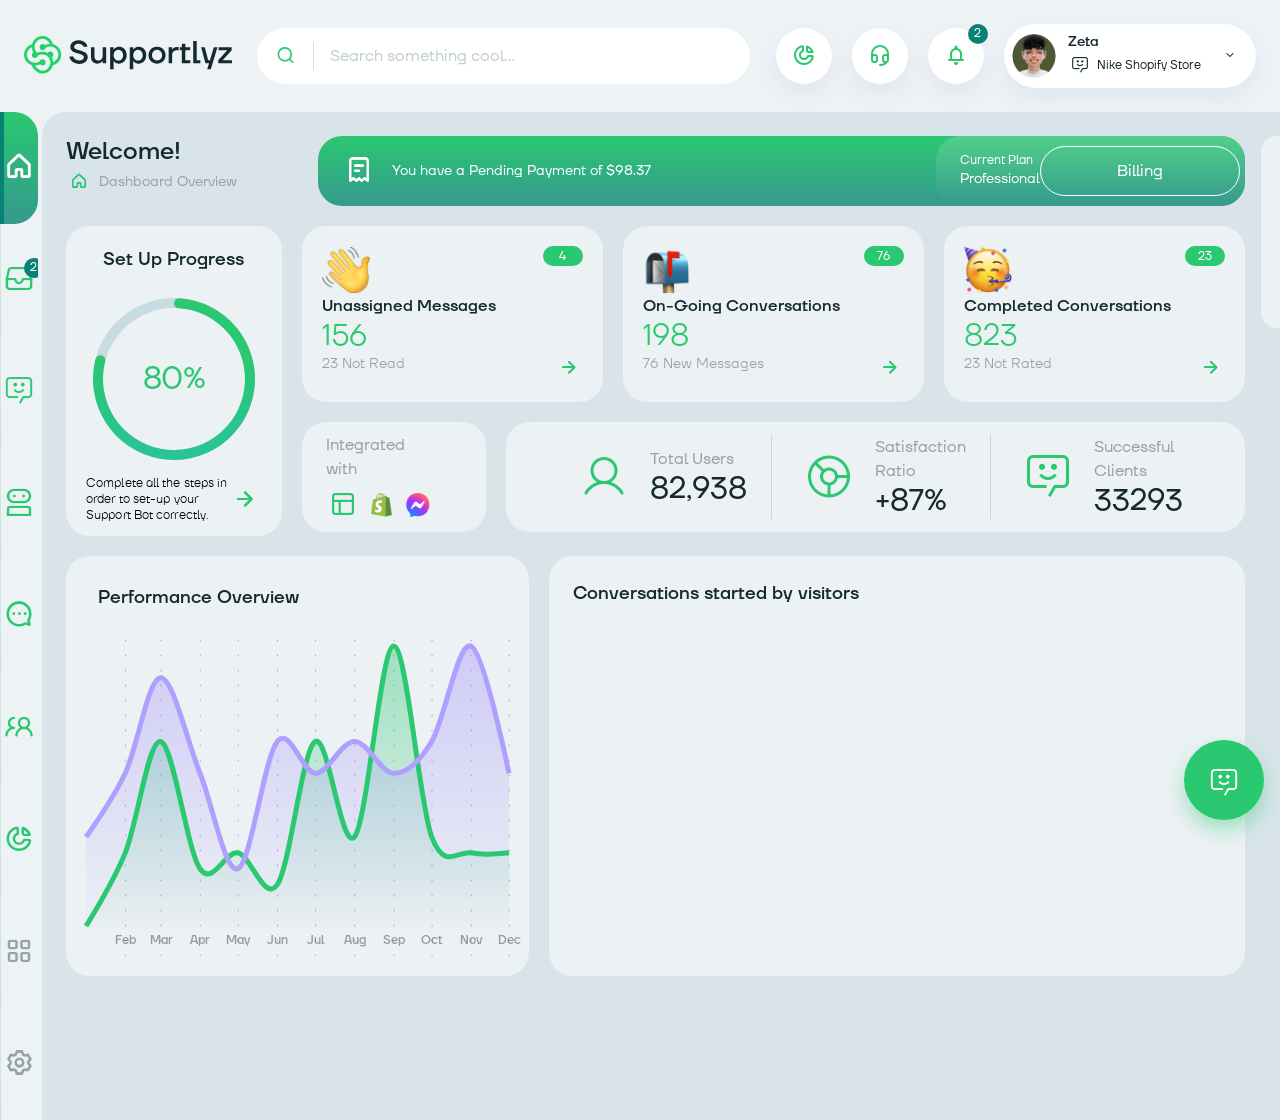
==== commit cdaa4230: "deploy 1.4" ====
--- a/src/dashboard.html
+++ b/src/dashboard.html
@@ -22,7 +22,8 @@
             <input
               type="text"
               placeholder="Search something cool..."
-              class="w-full h-full px-4 text-black placeholder-gray-400 bg-transparent outline-none" />
+              class="search-input"
+            />
           </div>
 
           <div class="relative flex items-center gap-5">
@@ -36,20 +37,20 @@
             <!-- Notifications -->
             <div class="relative">
               <div class="relative">
-                <button class="button-icon" id="notification-handler">
+                <button class="button-icon notification-handler">
                   <i class="icon-bell"></i>
                 </button>
                 <span
-                  class="absolute flex items-center justify-center w-5 h-5 text-xs text-white rounded-full bg-emerald-900 -top-1 -right-1">
+                  class="absolute flex items-center justify-center w-5 h-5 text-xs text-white rounded-full bg-tertiary-900 -top-1 -right-1">
                   2
                 </span>
               </div>
 
               <!-- Notifications Center -->
-              <div id="notification-center" class="min-w-[330px] bg-white transition bg-opacity-50 rounded-2xl absolute top-[120%] z-10 right-0 p-4 hidden">
+              <div class="notification-center">
                 <div class="flex items-center justify-between mb-4">
                   <h4 class="font-medium">Notifications Center</h4>
-                  <div class="text-gray-400 cursor-pointer">
+                  <div class="cursor-pointer text-penitentiary-400 hover:text-secondary-900">
                     <i class="icon-cog"></i>
                   </div>
                 </div>
@@ -67,13 +68,13 @@
                     />
                   </div>
                   <div>
-                    <h5 class="text-xs text-black">
+                    <h5 class="text-xs text-penitentiary-900">
                       <b class="font-medium">Wanda Nara</b> sent you a message in the chat
                       <b class="font-medium">#13654</b>
                     </h5>
-                    <p class="text-xs text-gray-400">2 minutes ago</p>
-                  </div>
-                  <div class="text-sm text-emerald-500">
+                    <p class="text-xs text-penitentiary-400">2 minutes ago</p>
+                  </div>
+                  <div class="text-sm text-secondary-900">
                     <i class="icon-bell"></i>
                   </div>
                 </div>
@@ -84,29 +85,29 @@
             <div class="account group">
 
               <!-- Account Handler -->
-              <div class="flex items-center gap-3 " id="account-handler">
+              <div class="account-handler">
                 <img
                   src="assets/images/boy.png"
                   alt="boy"
                   class="rounded-full w-11 h-11" />
                 <div>
-                  <h4 class="text-sm text-black group-hover:text-white">Zeta</h4>
+                  <h4 class="text-sm font-medium">Zeta</h4>
                   <p
-                    class="flex items-center gap-1 text-xs text-gray-400 group-hover:text-white">
-                    <span class="text-lg text-emerald-500 group-hover:text-white">
+                    class="flex items-center gap-1 text-xs">
+                    <span class="text-lg">
                       <i class="icon-message"></i>
                     </span>
                     Nike Shopify Store
                   </p>
                 </div>
                 <span
-                  class="px-3 text-[8px] text-emerald-500 group-hover:text-white">
+                  class="px-3 text-[8px] text-secondary-90">
                   <i class="icon-chevron"></i>
                 </span>
               </div>
 
               <!-- Account Dropdwon -->
-              <div class="w-[280px] bg-gray-300 rounded-2xl absolute top-[120%] z-10 overflow-hidden -left-4 hidden" id="account-dropdown">
+              <div class="account-dropdown">
                 <div class="p-3">
                   <div class="flex items-center w-10 gap-1 px-1 bg-white rounded-full">
                     <img src="assets/images/english.png" alt="flag" class="w-4 h-4 rounded-full">
@@ -118,16 +119,16 @@
                   <div class="flex flex-col items-center justify-center py-5">
                     <div class="relative">
                       <img src="assets/images/nike.png" alt="brand" class="w-16 h-16 mb-3 rounded-full">
-                      <span class="absolute top-0 right-0 block w-4 h-4 border-2 border-white rounded-full bg-emerald-500"></span>
-                    </div>
-                    <h5 class="flex items-center mb-1 font-medium">
+                      <span class="absolute top-0 right-0 block w-4 h-4 border-2 border-white rounded-full bg-secondary-900"></span>
+                    </div>
+                    <h5 class="flex items-center gap-1 mb-1 font-medium text-penitentiary-900">
                       Nike Shopify Store
-                      <span class="text-emerald-500">
+                      <span class="text-secondary-900">
                         <i class="icon-chevron text-[8px]"></i>
                       </span>
                     </h5>
-                    <p class="flex items-center text-sm text-gray-600">
-                      <span class="text-base icon-invoice text-emerald-500"></span>
+                    <p class="flex items-center text-sm text-penitentiary-600">
+                      <span class="text-base icon-invoice text-secondary-900"></span>
                       Professional Plan
                     </p>
                   </div>
@@ -135,12 +136,12 @@
                 </div>
                 <div class="p-4 bg-white rounded-t-2xl">
                   <div class="flex items-center justify-between mb-3">
-                    <h5 class="text-sm font-medium">Status</h5>
+                    <h5 class="text-sm font-medium text-penitentiary-900">Status</h5>
                     <div class="flex gap-3 -mt-12">
                       <button class="button-icon-small">
                         <i class="icon-magnet"></i>
                       </button>
-                      <a href="login.html">
+                      <a href="index.html">
                         <button class="button-icon-small">
                           <i class="icon-logout"></i>
                         </button>
@@ -148,12 +149,12 @@
                     </div>
                   </div>
                   <div class="relative">
-                    <div class="flex items-center justify-between h-10 px-4 mb-3 border-2 rounded-full border-emerald-500 text-emerald-500"  id="status-handler">
-                      <p class="text-sm">Connected</p>
-                      <span class="text-emerald-500 text-[8px]"><i class="icon-chevron"></i></span>
-                    </div>
-
-                    <div class="absolute w-full bg-white rounded-3xl top-[120%] p-3 shadow-geyser-20 hidden" id="status-dropdown">
+                    <div class="status">
+                      <p class="text-sm font-medium text-secondary-900">Connected</p>
+                      <span class="text-secondary-900 text-[8px]"><i class="icon-chevron"></i></span>
+                    </div>
+
+                    <div class="status-dropdown">
                       <button class="mb-2 button-gray-small">
                         Connected
                       </button>
@@ -166,21 +167,25 @@
                     </div>
                   </div>
                   <div class="flex items-center justify-between mb-3">
-                    <h5 class="py-2font-medium">Operators</h5>
-                     <span class="flex items-center justify-center w-10 h-5 text-xs text-white rounded-full line-normal bg-emerald-500">22</span>
+                    <h5 class="py-2 font-medium text-penitentiary-900">Operators</h5>
+                     <span class="flex items-center justify-center w-10 h-5 text-xs text-white rounded-full line-normal bg-secondary-900">22</span>
                   </div>
 
                   <div class="flex items-center gap-2 mb-2 last:mb-0">
                     <img src="assets/images/boy.png" alt="user" class="w-5 h-5 rounded-full">
-                    <h6 class="text-xs font-medium text-black">Zeta</h6>
-                  </div>
-
-                  <button class="flex items-center justify-center gap-2 mb-3 text-sm cursor-pointer text-emerald-500">
+                    <h6 class="text-xs font-semibold text-penitentiary-900">Zeta</h6>
+                  </div>
+                  <div class="flex items-center gap-2 mb-2 last:mb-0">
+                    <img src="assets/images/girl.png" alt="user" class="w-5 h-5 rounded-full">
+                    <h6 class="text-xs transition text-penitentiary-900 hover:font-semibold">Cilia</h6>
+                  </div>
+
+                  <button class="flex items-center justify-center gap-2 mb-3 text-sm transition cursor-pointer text-secondary-900 hover:text-tertiary-900">
                     <span class="text-lg"><i class="icon-add"></i></span>
                     <p>Add new operator</p>
                   </button>
 
-                  <button class="button-emerald-small">
+                  <button class="button-secondary-small">
                     Settings
                   </button>
 
@@ -196,11 +201,11 @@
         <div class="bg-geyser-100 w-28">
           <div class="relative sidebar-handler">
             <span
-              class="absolute z-20 flex items-center justify-center h-5 p-3 text-xs text-white capitalize rounded-full opacity-0 sidebar-label -top-2 left-10 bg-emerald-900 whitespace-nowrap">
+              class="absolute z-20 flex items-center justify-center h-5 p-3 text-xs text-white capitalize rounded-full opacity-0 sidebar-label -top-2 left-10 bg-tertiary-900 whitespace-nowrap">
               Dashboard
             </span>
             <div
-              class="sidebar-item group sidebar-item-is-active text-emerald-500">
+              class="sidebar-item group sidebar-item-is-active text-secondary-900">
               <div class="relative z-10 text-3xl group-hover:text-white">
                 <i class="icon-house"></i>
               </div>
@@ -208,14 +213,14 @@
           </div>
           <div class="relative sidebar-handler">
             <span
-              class="absolute z-20 flex items-center justify-center h-5 p-3 text-xs text-white capitalize transition rounded-full opacity-0 sidebar-label -top-2 left-10 bg-emerald-900 whitespace-nowrap">
+              class="absolute z-20 flex items-center justify-center h-5 p-3 text-xs text-white capitalize transition rounded-full opacity-0 sidebar-label -top-2 left-10 bg-tertiary-900 whitespace-nowrap">
               Messages
             </span>
-            <div class="sidebar-item group text-emerald-500">
+            <div class="sidebar-item group text-secondary-900">
               <div class="relative z-10 text-3xl group-hover:text-white">
                 <i class="icon-inbox"></i>
                 <span
-                  class="absolute flex items-center justify-center w-5 h-5 text-xs text-white rounded-full bg-emerald-900 -top-1 -right-1">
+                  class="absolute flex items-center justify-center w-5 h-5 text-xs text-white rounded-full bg-tertiary-900 -top-1 -right-1">
                   2
                 </span>
               </div>
@@ -223,10 +228,10 @@
           </div>
           <div class="relative sidebar-handler">
             <span
-              class="absolute z-20 flex items-center justify-center h-5 p-3 text-xs text-white capitalize rounded-full opacity-0 -top-2 left-10 bg-emerald-900 whitespace-nowrap sidebar-label">
+              class="absolute z-20 flex items-center justify-center h-5 p-3 text-xs text-white capitalize rounded-full opacity-0 -top-2 left-10 bg-tertiary-900 whitespace-nowrap sidebar-label">
               Chatbots
             </span>
-            <div class="sidebar-item group text-emerald-500">
+            <div class="sidebar-item group text-secondary-900">
               <div class="relative z-10 text-3xl group-hover:text-white">
                 <i class="icon-message"></i>
               </div>
@@ -234,10 +239,10 @@
           </div>
           <div class="relative sidebar-handler">
             <span
-              class="absolute z-20 flex items-center justify-center h-5 p-3 text-xs text-white capitalize rounded-full opacity-0 -top-2 left-10 bg-emerald-900 whitespace-nowrap sidebar-label">
+              class="absolute z-20 flex items-center justify-center h-5 p-3 text-xs text-white capitalize rounded-full opacity-0 -top-2 left-10 bg-tertiary-900 whitespace-nowrap sidebar-label">
               Sully
             </span>
-            <div class="sidebar-item group text-emerald-500">
+            <div class="sidebar-item group text-secondary-900">
               <div class="relative z-10 text-3xl group-hover:text-white">
                 <i class="icon-robot"></i>
               </div>
@@ -245,10 +250,10 @@
           </div>
           <div class="relative sidebar-handler">
             <span
-              class="absolute z-20 flex items-center justify-center h-5 p-3 text-xs text-white capitalize rounded-full opacity-0 -top-2 left-10 bg-emerald-900 whitespace-nowrap sidebar-label">
+              class="absolute z-20 flex items-center justify-center h-5 p-3 text-xs text-white capitalize rounded-full opacity-0 -top-2 left-10 bg-tertiary-900 whitespace-nowrap sidebar-label">
               Mail Marketing
             </span>
-            <div class="sidebar-item group text-emerald-500">
+            <div class="sidebar-item group text-secondary-900">
               <div class="relative z-10 text-3xl group-hover:text-white">
                 <i class="icon-chat"></i>
               </div>
@@ -256,10 +261,10 @@
           </div>
           <div class="relative sidebar-handler">
             <span
-              class="absolute z-20 flex items-center justify-center h-5 p-3 text-xs text-white capitalize rounded-full opacity-0 -top-2 left-10 bg-emerald-900 whitespace-nowrap sidebar-label">
+              class="absolute z-20 flex items-center justify-center h-5 p-3 text-xs text-white capitalize rounded-full opacity-0 -top-2 left-10 bg-tertiary-900 whitespace-nowrap sidebar-label">
               Leads
             </span>
-            <div class="sidebar-item group text-emerald-500">
+            <div class="sidebar-item group text-secondary-900">
               <div class="relative z-10 text-3xl group-hover:text-white">
                 <i class="icon-users"></i>
               </div>
@@ -267,10 +272,10 @@
           </div>
           <div class="relative sidebar-handler">
             <span
-              class="absolute z-20 flex items-center justify-center h-5 p-3 text-xs text-white capitalize rounded-full opacity-0 -top-2 left-10 bg-emerald-900 whitespace-nowrap sidebar-label">
+              class="absolute z-20 flex items-center justify-center h-5 p-3 text-xs text-white capitalize rounded-full opacity-0 -top-2 left-10 bg-tertiary-900 whitespace-nowrap sidebar-label">
               Analytics
             </span>
-            <div class="sidebar-item group text-emerald-500">
+            <div class="sidebar-item group text-secondary-900">
               <div class="relative z-10 text-3xl group-hover:text-white">
                 <i class="icon-magnet"></i>
               </div>
@@ -278,10 +283,10 @@
           </div>
           <div class="relative sidebar-handler">
             <span
-              class="absolute z-20 flex items-center justify-center h-5 p-3 text-xs text-white capitalize rounded-full opacity-0 -top-2 left-10 bg-emerald-900 whitespace-nowrap sidebar-label">
+              class="absolute z-20 flex items-center justify-center h-5 p-3 text-xs text-white capitalize rounded-full opacity-0 -top-2 left-10 bg-tertiary-900 whitespace-nowrap sidebar-label">
               Integrations
             </span>
-            <div class="text-gray-400 sidebar-item group">
+            <div class="text-penitentiary-400 sidebar-item group">
               <div class="relative z-10 text-3xl group-hover:text-white">
                 <i class="icon-integration"></i>
               </div>
@@ -289,10 +294,10 @@
           </div>
           <div class="relative sidebar-handler">
             <span
-              class="absolute z-20 flex items-center justify-center h-5 p-3 text-xs text-white capitalize rounded-full opacity-0 -top-2 left-10 bg-emerald-900 whitespace-nowrap sidebar-label">
+              class="absolute z-20 flex items-center justify-center h-5 p-3 text-xs text-white capitalize rounded-full opacity-0 -top-2 left-10 bg-tertiary-900 whitespace-nowrap sidebar-label">
               Settings
             </span>
-            <div class="text-gray-400 sidebar-item group">
+            <div class="text-penitentiary-400 sidebar-item group">
               <div class="relative z-10 text-3xl group-hover:text-white">
                 <i class="icon-cog"></i>
               </div>
@@ -300,14 +305,14 @@
           </div>
         </div>
         <!-- <Content /> -->
-        <div class="relative w-full p-6">
+        <div class="relative w-full p-6 rounded-tl-3xl bg-geyser-200">
           <div class="flex items-start w-full gap-4">
             <div class="w-full">
               <div class="flex w-full gap-5 mb-5">
                 <div class="w-1/5">
-                  <h3 class="text-2xl font-medium text-black">Welcome!</h3>
-                  <p class="flex items-center gap-2 text-sm text-gray-400">
-                    <span class="text-lg text-emerald-500">
+                  <h3 class="text-2xl font-medium text-penitentiary-900">Welcome!</h3>
+                  <p class="flex items-center gap-2 text-sm text-penitentiary-400">
+                    <span class="text-lg text-secondary-900">
                       <i class="icon-house"></i>
                     </span>
                     Dashboard Overview
@@ -316,14 +321,14 @@
 
                 <!-- <Payment Notification /> -->
                 <div
-                  class="h-[70px] text-white bg-gradient-to-b overflow-hidden from-emerald-500 to-[#29C1AF] rounded-3xl w-4/5 flex justify-between">
+                  class="h-[70px] text-white bg-gradient-to-b overflow-hidden from-secondary-900 to-tertiary-700 rounded-3xl w-4/5 flex justify-between">
                   <p class="flex items-center w-2/3 gap-3 px-5 text-sm">
                     <span class="text-3xl">
                       <i class="icon-invoice"></i>
                     </span>
                     You have a Pending Payment of $98.37
                   </p>
-                  <div class="bg-gradient-to-b from-[#53B67E] to-[#29C1AF] px-6 flex items-center rounded-3xl justify-between w-1/3">
+                  <div class="flex items-center justify-between w-1/3 px-6 bg-gradient-to-b from-secondary-700 to-tertiary-700 rounded-3xl">
                     <div>
                       <p class="text-xs">Current Plan</p>
                       <p class="text-sm">Professional</p>
@@ -334,12 +339,27 @@
               </div>
               <div class="flex w-full gap-5 mb-5">
                 <!-- Setup Progress  -->
-                <div
-                  class="w-1/5 bg-white bg-opacity-50 rounded-3xl h-[310px] p-5">
-                  <h4 class="text-lg font-medium text-center text-black">
+                <a href="#"
+                  class="w-full max-w-[341px] bg-white bg-opacity-50 rounded-3xl h-[310px] p-5 flex flex-col justify-between group overflow-hidden">
+                  <h4 class="text-lg font-medium text-center text-penitentiary-900">
                     Set Up Progress
                   </h4>
-                </div>
+
+                  <div id="set-up-progress-chart" class="flex items-center justify-center"></div>
+
+                  <div class="transition-all duration-500 h-[32px] group-hover:h-[68px] relative group-hover:translate-y-5">
+                    <div class="flex justify-between items-center relative z-10 duration-500 transition-all h-[32px] group-hover:h-[68px]">
+                      <p class="text-xs font-light tracking-[0.1px] text-firefly-900 max-w-[238px] block transition-all duration-500 group-hover:translate-y-[calc(100%+1.25rem)] group-hover:opacity-0">Complete all the steps in order to set-up your Support Bot correctly.</p>
+
+                      <span class="relative z-10 text-2xl text-secondary-900 group-hover:text-white">
+                        <i class="icon-arrow"></i>
+                      </span>
+                    </div>
+                    <div class="bg-secondary-900 opacity-0 h-[39px] transition-all duration-500 group-hover:opacity-100 group-hover:h-[68px] bottom-0 absolute translate-y-5 group-hover:-translate-y-0 -left-5 -right-5 rounded-[20px] z-0 flex items-center ps-6">
+                      <p class="absolute text-base font-medium tracking-[0.1px] text-white transition-all duration-500 translate-y-[calc(100%+1.25rem)]  group-hover:translate-y-0">Complete Set-Up</p>
+                    </div>
+                  </div>
+                </a>
 
                  <!-- Goals -->
                 <div class="w-4/5">
@@ -348,13 +368,13 @@
                       <div class="relative z-10 p-5">
                         <div class="flex items-start justify-between">
                           <img src="assets/images/hand.png" alt="hand" class="w-12 h-12">
-                          <span class="flex items-center justify-center w-10 h-5 text-xs text-white rounded-full line-normal bg-emerald-500 group-hover:bg-white group-hover:text-emerald-500">4</span>
-                        </div>
-                        <h6 class="text-base font-medium text-black group-hover:text-white">Unassigned Messages</h6>
-                        <h3 class="text-3xl font-light text-emerald-500 group-hover:text-white">156</h3>
+                          <span class="flex items-center justify-center w-10 h-5 text-xs text-white transition rounded-full line-normal bg-secondary-900 group-hover:bg-white group-hover:text-secondary-900">4</span>
+                        </div>
+                        <h6 class="text-base font-medium text-penitentiary-900 group-hover:text-white">Unassigned Messages</h6>
+                        <h3 class="text-3xl font-light text-secondary-900 group-hover:text-white">156</h3>
                         <div class="flex justify-between">
-                          <p class="text-sm font-light text-gray-400 group-hover:text-white">23 Not Read</p>
-                          <span class="relative z-10 text-xl transition text-emerald-500 group-hover:text-white">
+                          <p class="text-sm font-light text-penitentiary-400 group-hover:text-white">23 Not Read</p>
+                          <span class="relative z-10 text-xl text-secondary-900 group-hover:text-white">
                             <i class="icon-arrow"></i>
                           </span>
                         </div>
@@ -365,13 +385,13 @@
                       <div class="relative z-10 p-5">
                         <div class="flex items-start justify-between">
                           <img src="assets/images/inbox.png" alt="hand" class="w-12 h-12">
-                          <span class="flex items-center justify-center w-10 h-5 text-xs text-white rounded-full bg-emerald-500 group-hover:bg-white group-hover:text-emerald-500 line-normal">76</span>
-                        </div>
-                        <h6 class="text-base font-medium text-black group-hover:text-white">On-Going Conversations</h6>
-                        <h3 class="text-3xl font-light text-emerald-500 group-hover:text-white">198</h3>
+                          <span class="flex items-center justify-center w-10 h-5 text-xs text-white transition rounded-full bg-secondary-900 group-hover:bg-white group-hover:text-secondary-900 line-normal">76</span>
+                        </div>
+                        <h6 class="text-base font-medium text-penitentiary-900 group-hover:text-white">On-Going Conversations</h6>
+                        <h3 class="text-3xl font-light text-secondary-900 group-hover:text-white">198</h3>
                         <div class="flex justify-between">
-                          <p class="text-sm font-light text-gray-400 group-hover:text-white">76 New Messages</p>
-                          <span class="relative z-10 text-xl transition text-emerald-500 group-hover:text-white">
+                          <p class="text-sm font-light text-penitentiary-400 group-hover:text-white">76 New Messages</p>
+                          <span class="relative z-10 text-xl transition text-secondary-900 group-hover:text-white">
                             <i class="icon-arrow"></i>
                           </span>
                         </div>
@@ -382,13 +402,13 @@
                       <div class="relative z-10 p-5">
                         <div class="flex items-start justify-between">
                           <img src="assets/images/emoji.png" alt="emoji" class="w-12 h-12">
-                          <span class="flex items-center justify-center w-10 h-5 text-xs text-white rounded-full bg-emerald-500 group-hover:bg-white group-hover:text-emerald-500 line-normal">23</span>
-                        </div>
-                        <h6 class="text-base font-medium text-black group-hover:text-white">Completed Conversations</h6>
-                        <h3 class="text-3xl font-light text-emerald-500 group-hover:text-white">823</h3>
+                          <span class="flex items-center justify-center w-10 h-5 text-xs text-white transition rounded-full bg-secondary-900 group-hover:bg-white group-hover:text-secondary-900 line-normal">23</span>
+                        </div>
+                        <h6 class="text-base font-medium text-penitentiary-900 group-hover:text-white">Completed Conversations</h6>
+                        <h3 class="text-3xl font-light text-secondary-900 group-hover:text-white">823</h3>
                         <div class="flex justify-between">
-                          <p class="text-sm font-light text-gray-400 group-hover:text-white">23 Not Rated</p>
-                          <span class="relative z-10 text-xl transition text-emerald-500 group-hover:text-white">
+                          <p class="text-sm font-light text-penitentiary-400 group-hover:text-white">23 Not Rated</p>
+                          <span class="relative z-10 text-xl transition text-secondary-900 group-hover:text-white">
                             <i class="icon-arrow"></i>
                           </span>
                         </div>
@@ -401,11 +421,11 @@
                     <div
                       class="integrations group">
                       <div class="relative z-10 flex flex-col justify-center p-6">
-                        <p class="mb-2 text-base text-gray-400 group-hover:text-white">
+                        <p class="mb-2 text-base text-penitentiary-400 group-hover:text-white">
                           Integrated with
                         </p>
                         <div class="flex items-center gap-3">
-                          <span class="text-2xl text-emerald-500 group-hover:text-white">
+                          <span class="text-2xl text-secondary-900 group-hover:text-white">
                             <i class="icon-square"></i>
                           </span>
                           <img
@@ -431,16 +451,16 @@
                         <div
                           class="flex items-center gap-3 px-6 border-gray-300 group-hover:text-white">
                           <span
-                            class="text-5xl text-emerald-500 group-hover:text-white">
+                            class="text-5xl text-secondary-900 group-hover:text-white">
                             <i class="icon-user"></i>
                           </span>
                           <div>
-                            <p class="text-gray-400 group-hover:text-white">
+                            <p class="text-penitentiary-400 group-hover:text-white">
                               Total Users
                             </p>
                             <h5
-                              class="text-3xl text-black group-hover:text-white">
-                              82938
+                              class="text-3xl text-penitentiary-900 group-hover:text-white">
+                              82,938
                             </h5>
                           </div>
                         </div>
@@ -448,16 +468,16 @@
                         <div
                           class="flex items-center gap-3 px-6 border-gray-300 group-hover:text-white">
                           <span
-                            class="text-5xl text-emerald-500 group-hover:text-white">
+                            class="text-5xl text-secondary-900 group-hover:text-white">
                             <i class="icon-browser"></i>
                           </span>
                           <div>
-                            <p class="text-gray-400 group-hover:text-white">
+                            <p class="text-penitentiary-400 group-hover:text-white">
                               Satisfaction Ratio
                             </p>
                             <h5
-                              class="text-3xl text-black group-hover:text-white">
-                              83
+                              class="text-3xl text-penitentiary-900 group-hover:text-white">
+                              +87%
                             </h5>
                           </div>
                         </div>
@@ -465,15 +485,15 @@
                         <div
                           class="flex items-center gap-3 px-6 border-gray-300 group-hover:text-white">
                           <span
-                            class="text-5xl text-emerald-500 group-hover:text-white">
+                            class="text-5xl text-secondary-900 group-hover:text-white">
                             <i class="icon-message"></i>
                           </span>
                           <div>
-                            <p class="text-gray-400 group-hover:text-white">
+                            <p class="text-penitentiary-400 group-hover:text-white">
                               Successful Clients
                             </p>
                             <h5
-                              class="text-3xl text-black group-hover:text-white">
+                              class="text-3xl text-penitentiary-900 group-hover:text-white">
                               33293
                             </h5>
                           </div>
@@ -490,35 +510,15 @@
               </div>
               <div class="flex w-full gap-5 mb-5">
                 <!-- Performance Overview  -->
-                <div class="w-2/5 bg-white bg-opacity-50 rounded-3xl h-[420px] p-7">
-                  <h3 class="text-lg font-medium text-black">Performance Overview</h3>
+                <div class="w-2/5 bg-white bg-opacity-50 rounded-3xl h-[420px] flex flex-col pb-5">
+                  <h3 class="text-lg font-medium text-penitentiary-900 px-8 pt-7 pb-3.5">Performance Overview</h3>
+                  <div id="performance-overview-chart" class="grow"></div>
                 </div>
 
                 <!-- Active Campaigns -->
                 <div class="w-3/5 bg-white bg-opacity-50 rounded-3xl h-[420px] p-6">
-                  <div class="flex items-center justify-between mb-4">
-                    <h3 class="text-lg font-medium text-black">Active Campaigns</h3>
-                    <span class="flex items-center justify-center w-10 h-5 text-xs text-white rounded-full bg-emerald-500 line-normal">76</span>
-                  </div>
-                  <div class="max-h-[340px] overflow-scroll">
-                    <div class="flex items-center gap-3 p-3 mb-3 transition bg-white rounded-2xl last:mb-0">
-                      <img src="assets/images/black-friday.png" alt="black-friday" class="w-16 h-16 rounded-2xl">
-                      <div>
-                        <div class="flex gap-1 mb-2 border-b border-gray-300">
-                          <h5 class="font-medium text-black ">Black Friday Campaign</h5>
-                          <span class="text-lg text-emerald-400">
-                            <i class="icon-picture"></i>
-                          </span>
-                          <span class="text-lg text-emerald-400">
-                            <i class="icon-hyperlink"></i>
-                          </span>
-                          <span class="text-lg text-emerald-400">
-                            <i class="icon-ecommerce"></i>
-                          </span>
-                        </div>
-                        <p class="text-xs text-gray-400 line-clamp-2">Lorem ipsum dolor sit amet, consectetur adipiscing elit. Nunc ac turpis mi. Integer in dapibus elit, vehicula tempus leo. Suspendisse tempor dignissim magna, non feugiat nulla aliquam nec. Etiam egestas....</p>
-                      </div>
-                    </div>
+                  <div class="">
+                    <h3 class="text-lg font-medium text-penitentiary-900">Conversations started by visitors</h3>
                   </div>
                 </div>
               </div>
@@ -527,14 +527,14 @@
             <!-- Recent Chats  -->
             <div class="bg-white w-[400px] rounded-2xl p-5 bg-opacity-50">
               <div class="flex items-center justify-between w-full mb-5">
-                <h1 class="flex items-center gap-3 text-lg text-black">
-                  <span class="text-2xl text-emerald-500">
+                <h1 class="flex items-center gap-3 text-lg text-penitentiary-900">
+                  <span class="text-2xl text-secondary-900">
                     <i class="icon-inbox"></i>
                   </span>
                   <b class="font-medium">Recent Chats</b>
                 </h1>
                 <span
-                  class="px-3 py-px text-sm text-white rounded-full bg-emerald-500">5</span>
+                  class="px-3 py-px text-sm text-white rounded-full bg-secondary-900">5</span>
               </div>
               <div class="max-h-screen">
 
@@ -554,17 +554,17 @@
                   </div>
                   <div class="relative">
                     <div class="flex items-center justify-between w-full mb-1">
-                      <b class="text-sm font-medium text-black">Valerie Smith</b>
+                      <b class="text-sm font-medium text-penitentiary-900">Valerie Smith</b>
                       <div class="flex items-center gap-3">
-                        <span class="rounded-full text-white text-[10px] w-5 h-5 bg-emerald-500 flex items-center justify-center">
+                        <span class="rounded-full text-white text-[10px] w-5 h-5 bg-secondary-900 flex items-center justify-center">
                           25
                         </span>
-                        <b class="flex items-center justify-center h-5 px-2 py-1 text-xs font-medium leading-none text-black bg-gray-300 rounded-full">
+                        <b class="flex items-center justify-center h-5 px-2 py-1 text-xs font-medium leading-none bg-gray-300 rounded-full text-penitentiary-900">
                           #39872
                         </b>
                       </div>
                     </div>
-                    <p class="text-sm leading-4 text-gray-400 line-clamp-2">Lorem ipsum dolor sit amet, consectetur</p>
+                    <p class="text-sm leading-4 text-penitentiary-400 line-clamp-2">Lorem ipsum dolor sit amet, consectetur</p>
                   </div>
                 </div>
 
@@ -574,56 +574,56 @@
 
 
           <!-- Chatbot -->
-          <div class="">
+          <section>
 
             <!-- Chatbot Box -->
-            <div class="w-[450px] fixed bottom-10 right-10 z-30 transition translate-x-[530px]" id="chatbot-box">
-              <div class="bg-gradient-to-b from-emerald-500 to-elf-green-500 rounded-t-3xl">
+            <div class="fixed z-30 chatbot-box bottom-10 right-10">
+              <div class="bg-gradient-to-b from-secondary-900 to-tertiary-900 rounded-t-3xl">
                 <div class="flex items-center justify-between p-6">
                   <img src="assets/images/logo-white.svg" alt="logo" class="w-36">
                   <div class="flex items-center gap-3 -mt-16">
                     <!-- Chatbot Notifications Box -->
                     <div class="relative">
-                      <button class="button-icon" id="chatbot-notification-handler">
+                      <button class="button-icon chatbot-notification-handler">
                         <span>
                           <i class="icon-bell"></i>
                         </span>
                       </button>
-                      <div id="chatbot-notification-box" class="transition opacity-0 absolute right-0 flex items-center justify-between w-64 px-4 py-2 bg-white rounded-lg bg-opacity-70 top-[120%]">
-                        <p class="text-sm text-black">Notifications Settings</p>
+                      <div class="chatbot-notification-box">
+                        <p class="text-sm text-penitentiary-900">Notifications Settings</p>
                         <div class="flex items-center gap-2">
-                          <div class="w-8 p-[2px] bg-white border rounded-full border-emerald-500 cursor-pointer">
-                            <span class="block w-3 h-3 rounded-full bg-emerald-500"></span>
+                          <div class="w-8 p-[2px] bg-white border rounded-full border-secondary-500 cursor-pointer">
+                            <span class="block w-3 h-3 rounded-full bg-secondary-900"></span>
                           </div>
-                          <span class="text-sm text-emerald-500">ON</span>
+                          <span class="text-sm text-secondary-900">ON</span>
                         </div>
                       </div>
                     </div>
 
                     <!-- Chatbot Rating Box -->
                     <div class="relative">
-                      <button class="button-icon" id="chatbot-rating-handler">
+                      <button class="button-icon chatbot-rating-handler">
                         <span>
                           <i class="icon-star"></i>
                         </span>
                       </button>
 
-                      <div id="chatbot-rating-box" class="transition opacity-0 absolute right-0 w-52 px-4 py-2 bg-white rounded-lg bg-opacity-70 top-[120%]">
+                      <div class="chatbot-rating-box">
                         <p class="text-sm">Rate this Conversation</p>
                         <div class="flex items-center gap-2">
-                          <span class="text-lg text-gray-400 cursor-pointer hover:text-yellow-300">
+                          <span class="text-lg cursor-pointer text-penitentiary-400 hover:text-yellow-300">
                             <i class="icon-start-fill"></i>
                           </span>
-                          <span class="text-lg text-gray-400 cursor-pointer hover:text-yellow-300">
+                          <span class="text-lg cursor-pointer text-penitentiary-400 hover:text-yellow-300">
                             <i class="icon-start-fill"></i>
                           </span>
-                          <span class="text-lg text-gray-400 cursor-pointer hover:text-yellow-300">
+                          <span class="text-lg cursor-pointer text-penitentiary-400 hover:text-yellow-300">
                             <i class="icon-start-fill"></i>
                           </span>
-                          <span class="text-lg text-gray-400 cursor-pointer hover:text-yellow-300">
+                          <span class="text-lg cursor-pointer text-penitentiary-400 hover:text-yellow-300">
                             <i class="icon-start-fill"></i>
                           </span>
-                          <span class="text-lg text-gray-400 cursor-pointer hover:text-yellow-300">
+                          <span class="text-lg cursor-pointer text-penitentiary-400 hover:text-yellow-300">
                             <i class="icon-start-fill"></i>
                           </span>
                         </div>
@@ -631,7 +631,7 @@
                     </div>
 
                     <!-- Close Chatbot Box -->
-                    <button class="button-icon" id="chatbot-box-close">
+                    <button class="button-icon chatbot-box-close">
                       <span>
                         <i class="icon-x"></i>
                       </span>
@@ -643,10 +643,10 @@
                   <p class="text-sm text-center text-white">Chat with Nike Shopify Store</p>
                 </div>
 
-                <div class="flex items-center justify-center gap-3 py-4 bg-elf-green-600 rounded-t-3xl">
+                <div class="flex items-center justify-center gap-3 py-4 bg-tertiary-900 rounded-t-3xl">
                   <div class="relative">
                     <img src="assets/images/boy.png" alt="user">
-                    <span class="absolute top-0 right-0 w-3 h-3 rounded-full bg-emerald-500"></span>
+                    <span class="absolute top-0 right-0 w-3 h-3 rounded-full bg-secondary-900"></span>
                   </div>
                   <p class="text-sm text-white">Our Assistants are Online</p>
                 </div>
@@ -659,15 +659,15 @@
                 <div class="flex items-start gap-4 mb-4">
                   <div class="relative">
                     <img src="assets/images/bot.png" alt="bot" class="w-12 h-12 rounded-full">
-                    <span class="absolute top-0 right-0 w-3 h-3 rounded-full bg-emerald-500"></span>
-                  </div>
-
-                  <div class="relative">
-                    <div class="p-3 rounded-xl bg-emerald-500 max-w-[280px] mb-2 relative">
+                    <span class="absolute top-0 right-0 w-3 h-3 rounded-full bg-secondary-900"></span>
+                  </div>
+
+                  <div class="relative">
+                    <div class="p-3 rounded-xl bg-secondary-900 max-w-[280px] mb-2 relative">
                       <p class="text-sm text-white">Hello 🙋 let me know with anything that i can help you!</p>
-                      <div class="-rotate-90 h-0 w-0 border-x-[12px] absolute -left-4 top-6 border-x-transparent border-b-[14px] border-b-emerald-500"></div>
-                    </div>
-                    <p class="text-xs text-gray-500">Supportlyz - 9:39 AM</p>
+                      <div class="-rotate-90 h-0 w-0 border-x-[12px] absolute -left-4 top-6 border-x-transparent border-b-[14px] border-b-secondary-900"></div>
+                    </div>
+                    <p class="text-xs text-penitentiary-500">Supportlyz - 9:39 AM</p>
                   </div>
                 </div>
 
@@ -675,15 +675,15 @@
                 <div class="flex items-start justify-end gap-4 mb-4">
                   <div class="relative">
                     <div class="p-3 rounded-xl bg-white max-w-[280px] mb-2 relative">
-                      <p class="text-sm text-black">Hey! 🙋I need some help, im looking for this shoes</p>
+                      <p class="text-sm text-penitentiary-900">Hey! 🙋I need some help, im looking for this shoes</p>
                       <div class="rotate-90 h-0 w-0 border-x-[12px] absolute -right-4 top-6 border-x-transparent border-b-[14px] border-b-white"></div>
                     </div>
-                    <p class="text-xs text-gray-500">Zeta - 9:40 AM</p>
+                    <p class="text-xs text-penitentiary-500">Zeta - 9:40 AM</p>
                   </div>
 
                   <div class="relative">
                     <img src="assets/images/boy.png" alt="bot" class="w-12 h-12 rounded-full">
-                    <span class="absolute top-0 right-0 w-3 h-3 rounded-full bg-emerald-500"></span>
+                    <span class="absolute top-0 right-0 w-3 h-3 rounded-full bg-secondary-900"></span>
                   </div>
                 </div>
 
@@ -694,12 +694,12 @@
                       <img src="assets/images/shoes.png" alt="shoes" class="w-[280px] h-[160px]">
                       <div class="rotate-90 h-0 w-0 border-x-[12px] absolute -right-4 top-6 border-x-transparent border-b-[14px] border-b-white"></div>
                     </div>
-                    <p class="text-xs text-gray-500">Zeta - 9:40 AM</p>
+                    <p class="text-xs text-penitentiary-500">Zeta - 9:40 AM</p>
                   </div>
 
                   <div class="relative">
                     <img src="assets/images/boy.png" alt="bot" class="w-12 h-12 rounded-full">
-                    <span class="absolute top-0 right-0 w-3 h-3 rounded-full bg-emerald-500"></span>
+                    <span class="absolute top-0 right-0 w-3 h-3 rounded-full bg-secondary-900"></span>
                   </div>
 
                 </div>
@@ -709,40 +709,50 @@
               <div class="relative p-4 bg-white rounded-b-3xl">
 
                 <div class="relative flex items-center gap-4 mb-3">
-
-                  <input type="text" placeholder="Enter your message..." class="bg-geyser-200 rounded-full w-[350px] text-xs text-gray-600 h-14 px-5 outline-none">
+                  <div class="relative">
+                    <label class="chatbot-input-label" for="last">Enter your message...</label>
+                    <input
+                      type="text"
+                      class="chatbot-input"
+                      placeholder="Enter your message..."
+                      onblur="this.placeholder = 'Enter your message...'"
+                      onfocus="this.placeholder = ''"
+                    >
+                  </div>
+
+
                   <div class="flex items-center">
-                    <span id="chatbot-emojis-handler" class="flex items-center justify-center w-10 h-10 text-3xl rounded-full cursor-pointer text-emerald-500 hover:bg-emerald-500 hover:bg-opacity-30">
+                    <span class="flex items-center justify-center w-10 h-10 text-3xl rounded-full cursor-pointer chatbot-emojis-handler text-secondary-900 hover:bg-secondary-900 hover:bg-opacity-30">
                       <i class="icon-happy"></i>
                     </span>
-                    <span class="flex items-center justify-center w-10 h-10 text-2xl rounded-full cursor-pointer text-emerald-500 hover:bg-emerald-500 hover:bg-opacity-30">
+                    <span class="flex items-center justify-center w-10 h-10 text-2xl rounded-full cursor-pointer text-secondary-900 hover:bg-secondary-900 hover:bg-opacity-30">
                       <i class="icon-adjunct"></i>
                     </span>
                   </div>
 
                   <!--Chat Emojis -->
-                  <div class="absolute w-full px-4 transition bg-geyser-100 rounded-xl -top-72 translate-y-[430px]" id="chatbot-emojis-box">
+                  <div class="chatbot-emojis-box">
                     <div class="flex items-center justify-between mb-4">
-                      <span class="px-5 py-2 text-2xl border-b cursor-pointer text-emerald-500 border-emerald-500">
+                      <span class="px-5 py-2 text-2xl border-b cursor-pointer text-secondary-900 border-secondary-500">
                         <i class="icon-clock"></i>
                       </span>
-                      <span class="px-5 py-2 text-2xl cursor-pointer text-emerald-500">
+                      <span class="px-5 py-2 text-2xl cursor-pointer text-secondary-900">
                         <i class="icon-happy"></i>
                       </span>
-                      <span class="px-5 py-2 text-2xl cursor-pointer text-emerald-500">
+                      <span class="px-5 py-2 text-2xl cursor-pointer text-secondary-900">
                         <i class="icon-coffe"></i>
                       </span>
-                      <span class="px-5 py-2 text-2xl cursor-pointer text-emerald-500">
+                      <span class="px-5 py-2 text-2xl cursor-pointer text-secondary-900">
                         <i class="icon-ball"></i>
                       </span>
                     </div>
                     <div class="relative h-12 mb-3 overflow-hidden bg-white rounded-full">
-                      <span class="absolute top-0 left-0 flex items-center justify-center h-full px-3 text-xl bg-white text-emerald-500 after:content-[''] after:absolute after:right-1 after-top-0 after:w-px after:h-5 after:bg-gray-100">
+                      <span class="absolute top-0 left-0 flex items-center justify-center h-full px-3 text-xl bg-white text-secondary-900 after:content-[''] after:absolute after:right-1 after-top-0 after:w-px after:h-5 after:bg-gray-100">
                         <i class="icon-search"></i>
                       </span>
-                      <input type="text" placeholder="Search here" class="w-full h-full text-xs text-gray-600 outline-none pl-[60px]">
-                    </div>
-                    <p class="text-xs font-medium text-emerald-500">Frequently used</p>
+                      <input type="text" placeholder="Search here" class="w-full h-full text-xs text-penitentiary-600 outline-none pl-[60px]">
+                    </div>
+                    <p class="text-xs font-medium text-secondary-900">Frequently used</p>
                     <div class="grid items-center justify-center grid-cols-7 gap-1 py-4">
                       <span>
                         <img src="assets/images/emojis/1.png" alt="emoji" class="w-8 h-8">
@@ -819,36 +829,36 @@
                 </div>
 
                 <div class="flex justify-center gap-4">
-                  <p class="text-xs text-gray-400">Powered by</p>
+                  <p class="text-xs text-penitentiary-400">Powered by</p>
                   <img src="assets/images/logo.svg" alt="logo" class="w-20">
                 </div>
               </div>
             </div>
 
             <!-- Chatbot Handler -->
-            <button class="chatbot-handler" id="chatbot-handler">
+            <button class="chatbot-handler">
               <span class="text-3xl h-7">
-                <i class="icon-message" id="chatbot-icon"></i>
+                <i class="icon-message chatbot-icon"></i>
               </span>
             </button>
 
-          </div>
+          </section>
 
 
           <!-- Footer -->
           <!-- <div class="fixed bottom-0 left-0 flex items-center justify-between w-full px-6 py-8">
-            <p class="flex items-center gap-3 text-black">
+            <p class="flex items-center gap-3 text-penitentiary-900">
               <img src="assets/images/logo-isotipe.svg" alt="isotipe" class="w-5 h-5">
               <b class="font-medium">Supportlyz</b> © All rights reserved
             </p>
             <div class="flex items-center gap-4">
-              <p class="flex items-center gap-1 text-xs text-gray-500">
+              <p class="flex items-center gap-1 text-xs text-penitentiary-500">
                 Privacy Policy
-                <i class="text-base icon-link text-emerald-500"></i>
+                <i class="text-base icon-link text-secondary-900"></i>
               </p>
-              <p class="flex items-center gap-1 text-xs text-gray-500">
+              <p class="flex items-center gap-1 text-xs text-penitentiary-500">
                 Terms and Conditions
-                <i class="text-base icon-link text-emerald-500"></i>
+                <i class="text-base icon-link text-secondary-900"></i>
               </p>
             </div>
           </div> -->
@@ -856,5 +866,7 @@
       </div>
     </main>
     <script src="assets/js/scripts.js"></script>
+    <script src="assets/js/d3.min.js"></script>
+    <script src="assets/js/charts.js"></script>
   </body>
 </html>
--- a/src/assets/css/main.css
+++ b/src/assets/css/main.css
@@ -534,6 +534,10 @@
   --tw-backdrop-sepia:  ;
 }
 
+.pointer-events-none {
+  pointer-events: none;
+}
+
 .fixed {
   position: fixed;
 }
@@ -554,6 +558,10 @@
   left: -1rem;
 }
 
+.-left-5 {
+  left: -1.25rem;
+}
+
 .-left-\[500px\] {
   left: -500px;
 }
@@ -570,6 +578,10 @@
   right: -1rem;
 }
 
+.-right-5 {
+  right: -1.25rem;
+}
+
 .-top-1 {
   top: -0.25rem;
 }
@@ -578,10 +590,6 @@
   top: -0.5rem;
 }
 
-.-top-72 {
-  top: -18rem;
-}
-
 .bottom-0 {
   bottom: 0px;
 }
@@ -598,6 +606,10 @@
   left: 2.5rem;
 }
 
+.left-2\/4 {
+  left: 50%;
+}
+
 .right-0 {
   right: 0px;
 }
@@ -614,12 +626,16 @@
   top: 3rem;
 }
 
+.top-2\/4 {
+  top: 50%;
+}
+
 .top-6 {
   top: 1.5rem;
 }
 
-.top-\[120\%\] {
-  top: 120%;
+.z-0 {
+  z-index: 0;
 }
 
 .z-10 {
@@ -632,6 +648,15 @@
 
 .z-30 {
   z-index: 30;
+}
+
+.z-40 {
+  z-index: 40;
+}
+
+.mx-auto {
+  margin-left: auto;
+  margin-right: auto;
 }
 
 .my-5 {
@@ -673,6 +698,10 @@
 
 .mb-8 {
   margin-bottom: 2rem;
+}
+
+.mt-px {
+  margin-top: 1px;
 }
 
 .line-clamp-2 {
@@ -690,14 +719,14 @@
   display: flex;
 }
 
+.inline-flex {
+  display: inline-flex;
+}
+
 .grid {
   display: grid;
 }
 
-.hidden {
-  display: none;
-}
-
 .h-0 {
   height: 0px;
 }
@@ -726,6 +755,10 @@
   height: 0.75rem;
 }
 
+.h-3\.5 {
+  height: 0.875rem;
+}
+
 .h-4 {
   height: 1rem;
 }
@@ -734,6 +767,10 @@
   height: 1.25rem;
 }
 
+.h-56 {
+  height: 14rem;
+}
+
 .h-6 {
   height: 1.5rem;
 }
@@ -766,6 +803,14 @@
   height: 310px;
 }
 
+.h-\[32px\] {
+  height: 32px;
+}
+
+.h-\[39px\] {
+  height: 39px;
+}
+
 .h-\[420px\] {
   height: 420px;
 }
@@ -782,10 +827,6 @@
   height: 100vh;
 }
 
-.max-h-\[340px\] {
-  max-height: 340px;
-}
-
 .max-h-screen {
   max-height: 100vh;
 }
@@ -850,6 +891,10 @@
   width: 0.75rem;
 }
 
+.w-3\.5 {
+  width: 0.875rem;
+}
+
 .w-3\/5 {
   width: 60%;
 }
@@ -878,6 +923,10 @@
   width: 13rem;
 }
 
+.w-56 {
+  width: 14rem;
+}
+
 .w-6 {
   width: 1.5rem;
 }
@@ -898,6 +947,10 @@
   width: 20rem;
 }
 
+.w-\[130px\] {
+  width: 130px;
+}
+
 .w-\[1600px\] {
   width: 1600px;
 }
@@ -910,10 +963,6 @@
   width: 280px;
 }
 
-.w-\[350px\] {
-  width: 350px;
-}
-
 .w-\[400px\] {
   width: 400px;
 }
@@ -922,16 +971,28 @@
   width: 450px;
 }
 
+.w-\[500px\] {
+  width: 500px;
+}
+
 .w-full {
   width: 100%;
 }
 
-.min-w-\[330px\] {
-  min-width: 330px;
+.w-\[490px\] {
+  width: 490px;
+}
+
+.max-w-\[238px\] {
+  max-width: 238px;
 }
 
 .max-w-\[280px\] {
   max-width: 280px;
+}
+
+.max-w-\[341px\] {
+  max-width: 341px;
 }
 
 .max-w-\[530px\] {
@@ -943,6 +1004,24 @@
   max-width: fit-content;
 }
 
+.max-w-screen-2xl {
+  max-width: 1536px;
+}
+
+.grow {
+  flex-grow: 1;
+}
+
+.-translate-x-2\/4 {
+  --tw-translate-x: -50%;
+  transform: translate(var(--tw-translate-x), var(--tw-translate-y)) rotate(var(--tw-rotate)) skewX(var(--tw-skew-x)) skewY(var(--tw-skew-y)) scaleX(var(--tw-scale-x)) scaleY(var(--tw-scale-y));
+}
+
+.-translate-y-2\/4 {
+  --tw-translate-y: -50%;
+  transform: translate(var(--tw-translate-x), var(--tw-translate-y)) rotate(var(--tw-rotate)) skewX(var(--tw-skew-x)) skewY(var(--tw-skew-y)) scaleX(var(--tw-scale-x)) scaleY(var(--tw-scale-y));
+}
+
 .translate-x-0 {
   --tw-translate-x: 0px;
   transform: translate(var(--tw-translate-x), var(--tw-translate-y)) rotate(var(--tw-rotate)) skewX(var(--tw-skew-x)) skewY(var(--tw-skew-y)) scaleX(var(--tw-scale-x)) scaleY(var(--tw-scale-y));
@@ -953,13 +1032,13 @@
   transform: translate(var(--tw-translate-x), var(--tw-translate-y)) rotate(var(--tw-rotate)) skewX(var(--tw-skew-x)) skewY(var(--tw-skew-y)) scaleX(var(--tw-scale-x)) scaleY(var(--tw-scale-y));
 }
 
-.translate-x-\[530px\] {
-  --tw-translate-x: 530px;
-  transform: translate(var(--tw-translate-x), var(--tw-translate-y)) rotate(var(--tw-rotate)) skewX(var(--tw-skew-x)) skewY(var(--tw-skew-y)) scaleX(var(--tw-scale-x)) scaleY(var(--tw-scale-y));
-}
-
-.translate-y-\[430px\] {
-  --tw-translate-y: 430px;
+.translate-y-5 {
+  --tw-translate-y: 1.25rem;
+  transform: translate(var(--tw-translate-x), var(--tw-translate-y)) rotate(var(--tw-rotate)) skewX(var(--tw-skew-x)) skewY(var(--tw-skew-y)) scaleX(var(--tw-scale-x)) scaleY(var(--tw-scale-y));
+}
+
+.translate-y-\[calc\(100\%\+1\.25rem\)\] {
+  --tw-translate-y: calc(100% + 1.25rem);
   transform: translate(var(--tw-translate-x), var(--tw-translate-y)) rotate(var(--tw-rotate)) skewX(var(--tw-skew-x)) skewY(var(--tw-skew-y)) scaleX(var(--tw-scale-x)) scaleY(var(--tw-scale-y));
 }
 
@@ -992,6 +1071,16 @@
   cursor: pointer;
 }
 
+.select-none {
+  -webkit-user-select: none;
+     -moz-user-select: none;
+          user-select: none;
+}
+
+.list-none {
+  list-style-type: none;
+}
+
 .grid-cols-7 {
   grid-template-columns: repeat(7, minmax(0, 1fr));
 }
@@ -1040,6 +1129,10 @@
   gap: 5rem;
 }
 
+.gap-28 {
+  gap: 7rem;
+}
+
 .gap-3 {
   gap: 0.75rem;
 }
@@ -1056,10 +1149,6 @@
   overflow: hidden;
 }
 
-.overflow-scroll {
-  overflow: scroll;
-}
-
 .overflow-y-auto {
   overflow-y: auto;
 }
@@ -1076,12 +1165,12 @@
   border-radius: 1.5rem;
 }
 
+.rounded-\[20px\] {
+  border-radius: 20px;
+}
+
 .rounded-full {
   border-radius: 9999px;
-}
-
-.rounded-lg {
-  border-radius: 0.5rem;
 }
 
 .rounded-xl {
@@ -1103,6 +1192,10 @@
   border-top-right-radius: 1.5rem;
 }
 
+.rounded-tl-3xl {
+  border-top-left-radius: 1.5rem;
+}
+
 .border {
   border-width: 1px;
 }
@@ -1132,16 +1225,16 @@
   border-bottom-width: 14px;
 }
 
-.border-emerald-500 {
-  --tw-border-opacity: 1;
-  border-color: rgb(42 200 112 / var(--tw-border-opacity));
-}
-
 .border-gray-300 {
   --tw-border-opacity: 1;
   border-color: rgb(209 213 219 / var(--tw-border-opacity));
 }
 
+.border-secondary-500 {
+  --tw-border-opacity: 1;
+  border-color: rgb(120 217 165 / var(--tw-border-opacity));
+}
+
 .border-white {
   --tw-border-opacity: 1;
   border-color: rgb(255 255 255 / var(--tw-border-opacity));
@@ -1152,7 +1245,7 @@
   border-right-color: transparent;
 }
 
-.border-b-emerald-500 {
+.border-b-secondary-900 {
   --tw-border-opacity: 1;
   border-bottom-color: rgb(42 200 112 / var(--tw-border-opacity));
 }
@@ -1162,48 +1255,34 @@
   border-bottom-color: rgb(255 255 255 / var(--tw-border-opacity));
 }
 
-.bg-elf-green-600 {
-  --tw-bg-opacity: 1;
-  background-color: rgb(1 160 139 / var(--tw-bg-opacity));
-}
-
-.bg-elf-green-700 {
+.bg-geyser-100 {
+  --tw-bg-opacity: 1;
+  background-color: rgb(237 242 245 / var(--tw-bg-opacity));
+}
+
+.bg-geyser-200 {
+  --tw-bg-opacity: 1;
+  background-color: rgb(217 228 234 / var(--tw-bg-opacity));
+}
+
+.bg-geyser-300 {
+  --tw-bg-opacity: 1;
+  background-color: rgb(169 195 208 / var(--tw-bg-opacity));
+}
+
+.bg-gray-300 {
+  --tw-bg-opacity: 1;
+  background-color: rgb(209 213 219 / var(--tw-bg-opacity));
+}
+
+.bg-secondary-900 {
+  --tw-bg-opacity: 1;
+  background-color: rgb(42 200 112 / var(--tw-bg-opacity));
+}
+
+.bg-tertiary-900 {
   --tw-bg-opacity: 1;
   background-color: rgb(6 131 116 / var(--tw-bg-opacity));
-}
-
-.bg-emerald-500 {
-  --tw-bg-opacity: 1;
-  background-color: rgb(42 200 112 / var(--tw-bg-opacity));
-}
-
-.bg-emerald-900 {
-  --tw-bg-opacity: 1;
-  background-color: rgb(9 107 95 / var(--tw-bg-opacity));
-}
-
-.bg-geyser-100 {
-  --tw-bg-opacity: 1;
-  background-color: rgb(237 242 245 / var(--tw-bg-opacity));
-}
-
-.bg-geyser-200 {
-  --tw-bg-opacity: 1;
-  background-color: rgb(217 228 234 / var(--tw-bg-opacity));
-}
-
-.bg-geyser-300 {
-  --tw-bg-opacity: 1;
-  background-color: rgb(169 195 208 / var(--tw-bg-opacity));
-}
-
-.bg-gray-300 {
-  --tw-bg-opacity: 1;
-  background-color: rgb(209 213 219 / var(--tw-bg-opacity));
-}
-
-.bg-transparent {
-  background-color: transparent;
 }
 
 .bg-white {
@@ -1215,12 +1294,36 @@
   --tw-bg-opacity: 0.5;
 }
 
-.bg-opacity-70 {
-  --tw-bg-opacity: 0.7;
-}
-
 .bg-gradient-to-b {
   background-image: linear-gradient(to bottom, var(--tw-gradient-stops));
+}
+
+.bg-\[url\(\'assets\/images\/shape-auth\.svg\'\)\] {
+  background-image: url('assets/images/shape-auth.svg');
+}
+
+.bg-\[url\(\'\.\/assets\/images\/shape-auth\.svg\'\)\] {
+  background-image: url('./assets/images/shape-auth.svg');
+}
+
+.bg-\[url\(\'\.\.\/assets\/images\/shape-auth\.svg\'\)\] {
+  background-image: url('../assets/images/shape-auth.svg');
+}
+
+.bg-\[url\(\'\.src\/assets\/images\/shape-auth\.svg\'\)\] {
+  background-image: url('.src/assets/images/shape-auth.svg');
+}
+
+.bg-\[url\(\'\.\/src\/assets\/images\/shape-auth\.svg\'\)\] {
+  background-image: url('./src/assets/images/shape-auth.svg');
+}
+
+.bg-\[url\(\'src\/assets\/images\/shape-auth\.svg\'\)\] {
+  background-image: url('src/assets/images/shape-auth.svg');
+}
+
+.bg-\[url\(\'\.\.\/src\/assets\/images\/shape-auth\.svg\'\)\] {
+  background-image: url('../src/assets/images/shape-auth.svg');
 }
 
 .from-\[\#13DDEA\] {
@@ -1229,28 +1332,24 @@
   --tw-gradient-stops: var(--tw-gradient-from), var(--tw-gradient-to);
 }
 
-.from-\[\#53B67E\] {
-  --tw-gradient-from: #53B67E var(--tw-gradient-from-position);
-  --tw-gradient-to: rgb(83 182 126 / 0) var(--tw-gradient-to-position);
-  --tw-gradient-stops: var(--tw-gradient-from), var(--tw-gradient-to);
-}
-
 .from-\[\#FF0000\] {
   --tw-gradient-from: #FF0000 var(--tw-gradient-from-position);
   --tw-gradient-to: rgb(255 0 0 / 0) var(--tw-gradient-to-position);
   --tw-gradient-stops: var(--tw-gradient-from), var(--tw-gradient-to);
 }
 
-.from-emerald-500 {
-  --tw-gradient-from: #2ac870 var(--tw-gradient-from-position);
+.from-secondary-700 {
+  --tw-gradient-from: #51D08B var(--tw-gradient-from-position);
+  --tw-gradient-to: rgb(81 208 139 / 0) var(--tw-gradient-to-position);
+  --tw-gradient-stops: var(--tw-gradient-from), var(--tw-gradient-to);
+}
+
+.from-secondary-900 {
+  --tw-gradient-from: #2AC870 var(--tw-gradient-from-position);
   --tw-gradient-to: rgb(42 200 112 / 0) var(--tw-gradient-to-position);
   --tw-gradient-stops: var(--tw-gradient-from), var(--tw-gradient-to);
 }
 
-.to-\[\#29C1AF\] {
-  --tw-gradient-to: #29C1AF var(--tw-gradient-to-position);
-}
-
 .to-\[\#915EFF\] {
   --tw-gradient-to: #915EFF var(--tw-gradient-to-position);
 }
@@ -1259,8 +1358,24 @@
   --tw-gradient-to: #FFBE5E var(--tw-gradient-to-position);
 }
 
-.to-elf-green-500 {
-  --tw-gradient-to: #05c7a9 var(--tw-gradient-to-position);
+.to-tertiary-700 {
+  --tw-gradient-to: #35998E var(--tw-gradient-to-position);
+}
+
+.to-tertiary-900 {
+  --tw-gradient-to: #068374 var(--tw-gradient-to-position);
+}
+
+.bg-cover {
+  background-size: cover;
+}
+
+.bg-center {
+  background-position: center;
+}
+
+.bg-no-repeat {
+  background-repeat: no-repeat;
 }
 
 .p-1 {
@@ -1281,10 +1396,6 @@
 
 .p-6 {
   padding: 1.5rem;
-}
-
-.p-7 {
-  padding: 1.75rem;
 }
 
 .p-8 {
@@ -1375,6 +1486,18 @@
   padding-bottom: 1px;
 }
 
+.pb-3 {
+  padding-bottom: 0.75rem;
+}
+
+.pb-3\.5 {
+  padding-bottom: 0.875rem;
+}
+
+.pb-5 {
+  padding-bottom: 1.25rem;
+}
+
 .pl-10 {
   padding-left: 2.5rem;
 }
@@ -1383,8 +1506,20 @@
   padding-left: 4rem;
 }
 
+.pl-2 {
+  padding-left: 0.5rem;
+}
+
 .pl-\[60px\] {
   padding-left: 60px;
+}
+
+.ps-6 {
+  padding-inline-start: 1.5rem;
+}
+
+.pt-7 {
+  padding-top: 1.75rem;
 }
 
 .text-left {
@@ -1469,6 +1604,10 @@
   font-weight: 500;
 }
 
+.font-semibold {
+  font-weight: 600;
+}
+
 .capitalize {
   text-transform: capitalize;
 }
@@ -1481,36 +1620,35 @@
   line-height: 1;
 }
 
-.text-black {
-  --tw-text-opacity: 1;
-  color: rgb(0 0 0 / var(--tw-text-opacity));
-}
-
-.text-emerald-400 {
-  --tw-text-opacity: 1;
-  color: rgb(80 216 139 / var(--tw-text-opacity));
-}
-
-.text-emerald-500 {
+.tracking-\[0\.1px\] {
+  letter-spacing: 0.1px;
+}
+
+.text-penitentiary-400 {
+  --tw-text-opacity: 1;
+  color: rgb(150 162 166 / var(--tw-text-opacity));
+}
+
+.text-penitentiary-500 {
+  --tw-text-opacity: 1;
+  color: rgb(107 122 127 / var(--tw-text-opacity));
+}
+
+.text-penitentiary-600 {
+  --tw-text-opacity: 1;
+  color: rgb(86 102 107 / var(--tw-text-opacity));
+}
+
+.text-penitentiary-900 {
+  --tw-text-opacity: 1;
+  color: rgb(21 41 48 / var(--tw-text-opacity));
+}
+
+.text-secondary-900 {
   --tw-text-opacity: 1;
   color: rgb(42 200 112 / var(--tw-text-opacity));
 }
 
-.text-gray-400 {
-  --tw-text-opacity: 1;
-  color: rgb(156 163 175 / var(--tw-text-opacity));
-}
-
-.text-gray-500 {
-  --tw-text-opacity: 1;
-  color: rgb(107 114 128 / var(--tw-text-opacity));
-}
-
-.text-gray-600 {
-  --tw-text-opacity: 1;
-  color: rgb(75 85 99 / var(--tw-text-opacity));
-}
-
 .text-slate-500 {
   --tw-text-opacity: 1;
   color: rgb(100 116 139 / var(--tw-text-opacity));
@@ -1519,23 +1657,13 @@
 .text-white {
   --tw-text-opacity: 1;
   color: rgb(255 255 255 / var(--tw-text-opacity));
-}
-
-.placeholder-gray-400::-moz-placeholder {
-  --tw-placeholder-opacity: 1;
-  color: rgb(156 163 175 / var(--tw-placeholder-opacity));
-}
-
-.placeholder-gray-400::placeholder {
-  --tw-placeholder-opacity: 1;
-  color: rgb(156 163 175 / var(--tw-placeholder-opacity));
 }
 
 .opacity-0 {
   opacity: 0;
 }
 
-.shadow-geyser-20 {
+.shadow-gray-20 {
   --tw-shadow: 0 10px 20px rgba(104, 134, 193, 0.20);
   --tw-shadow-colored: 0 10px 20px var(--tw-shadow-color);
   box-shadow: var(--tw-ring-offset-shadow, 0 0 #0000), var(--tw-ring-shadow, 0 0 #0000), var(--tw-shadow);
@@ -1554,6 +1682,22 @@
   transition-duration: 150ms;
 }
 
+.transition-all {
+  transition-property: all;
+  transition-timing-function: cubic-bezier(0.4, 0, 0.2, 1);
+  transition-duration: 150ms;
+}
+
+.transition-opacity {
+  transition-property: opacity;
+  transition-timing-function: cubic-bezier(0.4, 0, 0.2, 1);
+  transition-duration: 150ms;
+}
+
+.duration-500 {
+  transition-duration: 500ms;
+}
+
 @font-face {
   font-family: "TT Firs Neue Trial Var Roman";
 
@@ -1577,7 +1721,7 @@
 body {
   height: 100%;
   --tw-bg-opacity: 1;
-  background-color: rgb(217 228 234 / var(--tw-bg-opacity));
+  background-color: rgb(237 242 245 / var(--tw-bg-opacity));
   font-size: 1rem;
   line-height: 1.5rem;
   font-family: "TT Firs Neue Trial Var Roman";
@@ -1870,6 +2014,30 @@
 
 /* '' */
 
+.icon-hands:before {
+  content: '\e82c';
+}
+
+/* '' */
+
+.icon-briefcase:before {
+  content: '\e82d';
+}
+
+/* '' */
+
+.icon-sully:before {
+  content: '\e82e';
+}
+
+/* '' */
+
+.icon-show:before {
+  content: '\e82f';
+}
+
+/* '' */
+
 /************* Buttons ***********/
 
 /* Button Icon */
@@ -1896,8 +2064,8 @@
   transition-property: color, background-color, border-color, text-decoration-color, fill, stroke, opacity, box-shadow, transform, filter, backdrop-filter;
   transition-property: color, background-color, border-color, text-decoration-color, fill, stroke, opacity, box-shadow, transform, filter, backdrop-filter, -webkit-backdrop-filter;
   transition-timing-function: cubic-bezier(0.4, 0, 0.2, 1);
-  transition-duration: 150ms;
   transition-delay: 100ms;
+  transition-duration: 500ms;
 }
 
 .button-icon:hover {
@@ -1908,6 +2076,32 @@
   --tw-shadow: 0 10px 20px rgba(42, 200, 112, 0.4);
   --tw-shadow-colored: 0 10px 20px var(--tw-shadow-color);
   box-shadow: var(--tw-ring-offset-shadow, 0 0 #0000), var(--tw-ring-shadow, 0 0 #0000), var(--tw-shadow);
+}
+
+.button-icon-is-active {
+  display: flex;
+  height: 3.5rem;
+  width: 3.5rem;
+  cursor: pointer;
+  align-items: center;
+  justify-content: center;
+  border-radius: 9999px;
+  --tw-bg-opacity: 1;
+  background-color: rgb(42 200 112 / var(--tw-bg-opacity));
+  text-align: center;
+  font-size: 1.5rem;
+  line-height: 2rem;
+  --tw-text-opacity: 1;
+  color: rgb(255 255 255 / var(--tw-text-opacity));
+  --tw-shadow: 0 10px 20px rgba(42, 200, 112, 0.4);
+  --tw-shadow-colored: 0 10px 20px var(--tw-shadow-color);
+  box-shadow: var(--tw-ring-offset-shadow, 0 0 #0000), var(--tw-ring-shadow, 0 0 #0000), var(--tw-shadow);
+  transition-property: color, background-color, border-color, text-decoration-color, fill, stroke, opacity, box-shadow, transform, filter, -webkit-backdrop-filter;
+  transition-property: color, background-color, border-color, text-decoration-color, fill, stroke, opacity, box-shadow, transform, filter, backdrop-filter;
+  transition-property: color, background-color, border-color, text-decoration-color, fill, stroke, opacity, box-shadow, transform, filter, backdrop-filter, -webkit-backdrop-filter;
+  transition-timing-function: cubic-bezier(0.4, 0, 0.2, 1);
+  transition-delay: 100ms;
+  transition-duration: 500ms;
 }
 
 .button-icon-small {
@@ -1932,8 +2126,8 @@
   transition-property: color, background-color, border-color, text-decoration-color, fill, stroke, opacity, box-shadow, transform, filter, backdrop-filter;
   transition-property: color, background-color, border-color, text-decoration-color, fill, stroke, opacity, box-shadow, transform, filter, backdrop-filter, -webkit-backdrop-filter;
   transition-timing-function: cubic-bezier(0.4, 0, 0.2, 1);
-  transition-duration: 150ms;
   transition-delay: 100ms;
+  transition-duration: 500ms;
 }
 
 .button-icon-small:hover {
@@ -1956,7 +2150,7 @@
   border-radius: 9999px;
   border-width: 1px;
   --tw-border-opacity: 1;
-  border-color: rgb(42 200 112 / var(--tw-border-opacity));
+  border-color: rgb(120 217 165 / var(--tw-border-opacity));
   background-color: transparent;
   text-align: center;
   font-size: 1.5rem;
@@ -1970,8 +2164,8 @@
   transition-property: color, background-color, border-color, text-decoration-color, fill, stroke, opacity, box-shadow, transform, filter, backdrop-filter;
   transition-property: color, background-color, border-color, text-decoration-color, fill, stroke, opacity, box-shadow, transform, filter, backdrop-filter, -webkit-backdrop-filter;
   transition-timing-function: cubic-bezier(0.4, 0, 0.2, 1);
-  transition-duration: 150ms;
   transition-delay: 100ms;
+  transition-duration: 500ms;
 }
 
 .button-icon-outline:hover {
@@ -2000,13 +2194,20 @@
   padding-bottom: 0.5rem;
   font-size: 0.875rem;
   line-height: 1.25rem;
-  --tw-text-opacity: 1;
-  color: rgb(0 0 0 / var(--tw-text-opacity));
+  font-weight: 500;
+  --tw-text-opacity: 1;
+  color: rgb(21 41 48 / var(--tw-text-opacity));
+  transition-property: color, background-color, border-color, text-decoration-color, fill, stroke, opacity, box-shadow, transform, filter, -webkit-backdrop-filter;
+  transition-property: color, background-color, border-color, text-decoration-color, fill, stroke, opacity, box-shadow, transform, filter, backdrop-filter;
+  transition-property: color, background-color, border-color, text-decoration-color, fill, stroke, opacity, box-shadow, transform, filter, backdrop-filter, -webkit-backdrop-filter;
+  transition-timing-function: cubic-bezier(0.4, 0, 0.2, 1);
+  transition-delay: 100ms;
+  transition-duration: 500ms;
 }
 
 .button-gray-small:hover {
   --tw-bg-opacity: 1;
-  background-color: rgb(27 158 85 / var(--tw-bg-opacity));
+  background-color: rgb(42 200 112 / var(--tw-bg-opacity));
   --tw-text-opacity: 1;
   color: rgb(255 255 255 / var(--tw-text-opacity));
   --tw-shadow: 0 10px 20px rgba(42, 200, 112, 0.4);
@@ -2014,7 +2215,7 @@
   box-shadow: var(--tw-ring-offset-shadow, 0 0 #0000), var(--tw-ring-shadow, 0 0 #0000), var(--tw-shadow);
 }
 
-.button-emerald-small {
+.button-secondary-small {
   display: flex;
   width: 100%;
   cursor: pointer;
@@ -2028,13 +2229,20 @@
   padding-bottom: 0.5rem;
   font-size: 0.875rem;
   line-height: 1.25rem;
+  font-weight: 500;
   --tw-text-opacity: 1;
   color: rgb(255 255 255 / var(--tw-text-opacity));
-}
-
-.button-emerald-small:hover {
-  --tw-bg-opacity: 1;
-  background-color: rgb(27 158 85 / var(--tw-bg-opacity));
+  transition-property: color, background-color, border-color, text-decoration-color, fill, stroke, opacity, box-shadow, transform, filter, -webkit-backdrop-filter;
+  transition-property: color, background-color, border-color, text-decoration-color, fill, stroke, opacity, box-shadow, transform, filter, backdrop-filter;
+  transition-property: color, background-color, border-color, text-decoration-color, fill, stroke, opacity, box-shadow, transform, filter, backdrop-filter, -webkit-backdrop-filter;
+  transition-timing-function: cubic-bezier(0.4, 0, 0.2, 1);
+  transition-delay: 100ms;
+  transition-duration: 500ms;
+}
+
+.button-secondary-small:hover {
+  --tw-bg-opacity: 1;
+  background-color: rgb(6 131 116 / var(--tw-bg-opacity));
   --tw-shadow: 0 10px 20px rgba(42, 200, 112, 0.4);
   --tw-shadow-colored: 0 10px 20px var(--tw-shadow-color);
   box-shadow: var(--tw-ring-offset-shadow, 0 0 #0000), var(--tw-ring-shadow, 0 0 #0000), var(--tw-shadow);
@@ -2054,13 +2262,20 @@
   padding-bottom: 0.5rem;
   font-size: 0.875rem;
   line-height: 1.25rem;
+  font-weight: 500;
   --tw-text-opacity: 1;
   color: rgb(255 255 255 / var(--tw-text-opacity));
+  transition-property: color, background-color, border-color, text-decoration-color, fill, stroke, opacity, box-shadow, transform, filter, -webkit-backdrop-filter;
+  transition-property: color, background-color, border-color, text-decoration-color, fill, stroke, opacity, box-shadow, transform, filter, backdrop-filter;
+  transition-property: color, background-color, border-color, text-decoration-color, fill, stroke, opacity, box-shadow, transform, filter, backdrop-filter, -webkit-backdrop-filter;
+  transition-timing-function: cubic-bezier(0.4, 0, 0.2, 1);
+  transition-delay: 100ms;
+  transition-duration: 500ms;
 }
 
 .button-white-small:hover {
   --tw-bg-opacity: 1;
-  background-color: rgb(27 158 85 / var(--tw-bg-opacity));
+  background-color: rgb(42 200 112 / var(--tw-bg-opacity));
   --tw-shadow: 0 10px 20px rgba(42, 200, 112, 0.4);
   --tw-shadow-colored: 0 10px 20px var(--tw-shadow-color);
   box-shadow: var(--tw-ring-offset-shadow, 0 0 #0000), var(--tw-ring-shadow, 0 0 #0000), var(--tw-shadow);
@@ -2080,6 +2295,12 @@
   line-height: 1.5rem;
   --tw-text-opacity: 1;
   color: rgb(255 255 255 / var(--tw-text-opacity));
+  transition-property: color, background-color, border-color, text-decoration-color, fill, stroke, opacity, box-shadow, transform, filter, -webkit-backdrop-filter;
+  transition-property: color, background-color, border-color, text-decoration-color, fill, stroke, opacity, box-shadow, transform, filter, backdrop-filter;
+  transition-property: color, background-color, border-color, text-decoration-color, fill, stroke, opacity, box-shadow, transform, filter, backdrop-filter, -webkit-backdrop-filter;
+  transition-timing-function: cubic-bezier(0.4, 0, 0.2, 1);
+  transition-delay: 100ms;
+  transition-duration: 500ms;
 }
 
 .button-outline-white:hover {
@@ -2092,7 +2313,7 @@
   box-shadow: var(--tw-ring-offset-shadow, 0 0 #0000), var(--tw-ring-shadow, 0 0 #0000), var(--tw-shadow);
 }
 
-.button-emerald {
+.button-secondary {
   display: flex;
   width: 100%;
   cursor: pointer;
@@ -2108,47 +2329,59 @@
   padding-bottom: 0.75rem;
   font-size: 1rem;
   line-height: 1.5rem;
+  font-weight: 500;
   --tw-text-opacity: 1;
   color: rgb(255 255 255 / var(--tw-text-opacity));
-}
-
-.button-emerald:hover {
-  --tw-bg-opacity: 1;
-  background-color: rgb(27 158 85 / var(--tw-bg-opacity));
+  transition-property: color, background-color, border-color, text-decoration-color, fill, stroke, opacity, box-shadow, transform, filter, -webkit-backdrop-filter;
+  transition-property: color, background-color, border-color, text-decoration-color, fill, stroke, opacity, box-shadow, transform, filter, backdrop-filter;
+  transition-property: color, background-color, border-color, text-decoration-color, fill, stroke, opacity, box-shadow, transform, filter, backdrop-filter, -webkit-backdrop-filter;
+  transition-timing-function: cubic-bezier(0.4, 0, 0.2, 1);
+  transition-delay: 100ms;
+  transition-duration: 500ms;
+}
+
+.button-secondary:hover {
+  --tw-bg-opacity: 1;
+  background-color: rgb(6 131 116 / var(--tw-bg-opacity));
   --tw-shadow: 0 10px 20px rgba(42, 200, 112, 0.4);
   --tw-shadow-colored: 0 10px 20px var(--tw-shadow-color);
   box-shadow: var(--tw-ring-offset-shadow, 0 0 #0000), var(--tw-ring-shadow, 0 0 #0000), var(--tw-shadow);
 }
 
-.button-elfgreen {
+.button-connect {
   display: flex;
   width: 100%;
   cursor: pointer;
   align-items: center;
-  justify-content: center;
   gap: 0.5rem;
   border-radius: 9999px;
   --tw-bg-opacity: 1;
   background-color: rgb(6 131 116 / var(--tw-bg-opacity));
-  padding-left: 1.5rem;
-  padding-right: 1.5rem;
+  padding-left: 0.75rem;
+  padding-right: 0.75rem;
   padding-top: 0.75rem;
   padding-bottom: 0.75rem;
   font-size: 1rem;
   line-height: 1.5rem;
   --tw-text-opacity: 1;
   color: rgb(255 255 255 / var(--tw-text-opacity));
-}
-
-.button-elfgreen:hover {
-  --tw-bg-opacity: 1;
-  background-color: rgb(27 158 85 / var(--tw-bg-opacity));
+  transition-property: color, background-color, border-color, text-decoration-color, fill, stroke, opacity, box-shadow, transform, filter, -webkit-backdrop-filter;
+  transition-property: color, background-color, border-color, text-decoration-color, fill, stroke, opacity, box-shadow, transform, filter, backdrop-filter;
+  transition-property: color, background-color, border-color, text-decoration-color, fill, stroke, opacity, box-shadow, transform, filter, backdrop-filter, -webkit-backdrop-filter;
+  transition-timing-function: cubic-bezier(0.4, 0, 0.2, 1);
+  transition-delay: 100ms;
+  transition-duration: 500ms;
+}
+
+.button-connect:hover {
+  --tw-bg-opacity: 1;
+  background-color: rgb(42 200 112 / var(--tw-bg-opacity));
   --tw-shadow: 0 10px 20px rgba(42, 200, 112, 0.4);
   --tw-shadow-colored: 0 10px 20px var(--tw-shadow-color);
   box-shadow: var(--tw-ring-offset-shadow, 0 0 #0000), var(--tw-ring-shadow, 0 0 #0000), var(--tw-shadow);
 }
 
-.button-elfgreen-light {
+.button-tertiary-light {
   display: flex;
   width: 100%;
   cursor: pointer;
@@ -2166,11 +2399,17 @@
   line-height: 1.5rem;
   --tw-text-opacity: 1;
   color: rgb(6 131 116 / var(--tw-text-opacity));
-}
-
-.button-elfgreen-light:hover {
-  --tw-bg-opacity: 1;
-  background-color: rgb(27 158 85 / var(--tw-bg-opacity));
+  transition-property: color, background-color, border-color, text-decoration-color, fill, stroke, opacity, box-shadow, transform, filter, -webkit-backdrop-filter;
+  transition-property: color, background-color, border-color, text-decoration-color, fill, stroke, opacity, box-shadow, transform, filter, backdrop-filter;
+  transition-property: color, background-color, border-color, text-decoration-color, fill, stroke, opacity, box-shadow, transform, filter, backdrop-filter, -webkit-backdrop-filter;
+  transition-timing-function: cubic-bezier(0.4, 0, 0.2, 1);
+  transition-delay: 100ms;
+  transition-duration: 500ms;
+}
+
+.button-tertiary-light:hover {
+  --tw-bg-opacity: 1;
+  background-color: rgb(42 200 112 / var(--tw-bg-opacity));
   --tw-text-opacity: 1;
   color: rgb(255 255 255 / var(--tw-text-opacity));
   --tw-shadow: 0 10px 20px rgba(42, 200, 112, 0.4);
@@ -2190,6 +2429,44 @@
   border-radius: 9999px;
   --tw-bg-opacity: 1;
   background-color: rgb(255 255 255 / var(--tw-bg-opacity));
+  --tw-text-opacity: 1;
+  color: rgb(150 162 166 / var(--tw-text-opacity));
+  transition-property: color, background-color, border-color, text-decoration-color, fill, stroke, opacity, box-shadow, transform, filter, -webkit-backdrop-filter;
+  transition-property: color, background-color, border-color, text-decoration-color, fill, stroke, opacity, box-shadow, transform, filter, backdrop-filter;
+  transition-property: color, background-color, border-color, text-decoration-color, fill, stroke, opacity, box-shadow, transform, filter, backdrop-filter, -webkit-backdrop-filter;
+  transition-timing-function: cubic-bezier(0.4, 0, 0.2, 1);
+  transition-duration: 150ms;
+}
+
+.search:hover {
+  --tw-shadow: 0 10px 20px rgba(104, 134, 193, 0.20);
+  --tw-shadow-colored: 0 10px 20px var(--tw-shadow-color);
+  box-shadow: var(--tw-ring-offset-shadow, 0 0 #0000), var(--tw-ring-shadow, 0 0 #0000), var(--tw-shadow);
+}
+
+.search-is-active {
+  position: relative;
+  display: flex;
+  height: 3.5rem;
+  width: 40%;
+  align-items: center;
+  overflow: hidden;
+  border-radius: 9999px;
+  border-width: 1px;
+  --tw-border-opacity: 1;
+  border-color: rgb(42 200 112 / var(--tw-border-opacity));
+  --tw-bg-opacity: 1;
+  background-color: rgb(255 255 255 / var(--tw-bg-opacity));
+  --tw-text-opacity: 1;
+  color: rgb(42 200 112 / var(--tw-text-opacity));
+  --tw-shadow: 0 10px 20px rgba(42, 200, 112, 0.4);
+  --tw-shadow-colored: 0 10px 20px var(--tw-shadow-color);
+  box-shadow: var(--tw-ring-offset-shadow, 0 0 #0000), var(--tw-ring-shadow, 0 0 #0000), var(--tw-shadow);
+  transition-property: color, background-color, border-color, text-decoration-color, fill, stroke, opacity, box-shadow, transform, filter, -webkit-backdrop-filter;
+  transition-property: color, background-color, border-color, text-decoration-color, fill, stroke, opacity, box-shadow, transform, filter, backdrop-filter;
+  transition-property: color, background-color, border-color, text-decoration-color, fill, stroke, opacity, box-shadow, transform, filter, backdrop-filter, -webkit-backdrop-filter;
+  transition-timing-function: cubic-bezier(0.4, 0, 0.2, 1);
+  transition-duration: 150ms;
 }
 
 .search-icon {
@@ -2212,9 +2489,34 @@
   height: 1.75rem;
   width: 1px;
   --tw-bg-opacity: 1;
-  background-color: rgb(221 251 233 / var(--tw-bg-opacity));
+  background-color: rgb(198 234 218 / var(--tw-bg-opacity));
   --tw-content: '';
   content: var(--tw-content);
+}
+
+.search-input {
+  height: 100%;
+  width: 100%;
+  background-color: transparent;
+  padding-left: 1rem;
+  padding-right: 1rem;
+  --tw-text-opacity: 1;
+  color: rgb(21 41 48 / var(--tw-text-opacity));
+}
+
+.search-input::-moz-placeholder {
+  --tw-placeholder-opacity: 1;
+  color: rgb(193 207 209 / var(--tw-placeholder-opacity));
+}
+
+.search-input::placeholder {
+  --tw-placeholder-opacity: 1;
+  color: rgb(193 207 209 / var(--tw-placeholder-opacity));
+}
+
+.search-input {
+  outline: 2px solid transparent;
+  outline-offset: 2px;
 }
 
 /************* Account ***********/
@@ -2226,6 +2528,8 @@
   --tw-bg-opacity: 1;
   background-color: rgb(255 255 255 / var(--tw-bg-opacity));
   padding: 0.5rem;
+  --tw-text-opacity: 1;
+  color: rgb(21 41 48 / var(--tw-text-opacity));
   --tw-shadow: 0 10px 20px rgba(104, 134, 193, 0.10);
   --tw-shadow-colored: 0 10px 20px var(--tw-shadow-color);
   box-shadow: var(--tw-ring-offset-shadow, 0 0 #0000), var(--tw-ring-shadow, 0 0 #0000), var(--tw-shadow);
@@ -2234,15 +2538,203 @@
   transition-property: color, background-color, border-color, text-decoration-color, fill, stroke, opacity, box-shadow, transform, filter, backdrop-filter, -webkit-backdrop-filter;
   transition-timing-function: cubic-bezier(0.4, 0, 0.2, 1);
   transition-duration: 150ms;
-  transition-delay: 100ms;
 }
 
 .account:hover {
-  --tw-bg-opacity: 1;
-  background-color: rgb(42 200 112 / var(--tw-bg-opacity));
   --tw-shadow: 0 10px 20px rgba(42, 200, 112, 0.4);
   --tw-shadow-colored: 0 10px 20px var(--tw-shadow-color);
   box-shadow: var(--tw-ring-offset-shadow, 0 0 #0000), var(--tw-ring-shadow, 0 0 #0000), var(--tw-shadow);
+}
+
+.account-is-active {
+  position: relative;
+  cursor: pointer;
+  border-radius: 9999px;
+  --tw-bg-opacity: 1;
+  background-color: rgb(42 200 112 / var(--tw-bg-opacity));
+  padding: 0.5rem;
+  --tw-text-opacity: 1;
+  color: rgb(255 255 255 / var(--tw-text-opacity));
+  --tw-shadow: 0 10px 20px rgba(104, 134, 193, 0.10);
+  --tw-shadow-colored: 0 10px 20px var(--tw-shadow-color);
+  box-shadow: var(--tw-ring-offset-shadow, 0 0 #0000), var(--tw-ring-shadow, 0 0 #0000), var(--tw-shadow);
+  transition-property: color, background-color, border-color, text-decoration-color, fill, stroke, opacity, box-shadow, transform, filter, -webkit-backdrop-filter;
+  transition-property: color, background-color, border-color, text-decoration-color, fill, stroke, opacity, box-shadow, transform, filter, backdrop-filter;
+  transition-property: color, background-color, border-color, text-decoration-color, fill, stroke, opacity, box-shadow, transform, filter, backdrop-filter, -webkit-backdrop-filter;
+  transition-timing-function: cubic-bezier(0.4, 0, 0.2, 1);
+  transition-duration: 150ms;
+}
+
+.account-is-active:hover {
+  --tw-shadow: 0 10px 20px rgba(42, 200, 112, 0.4);
+  --tw-shadow-colored: 0 10px 20px var(--tw-shadow-color);
+  box-shadow: var(--tw-ring-offset-shadow, 0 0 #0000), var(--tw-ring-shadow, 0 0 #0000), var(--tw-shadow);
+}
+
+.account-handler {
+  display: flex;
+  align-items: center;
+  gap: 0.75rem;
+}
+
+.account-dropdown {
+  visibility: hidden;
+  position: absolute;
+  top: 120%;
+  left: -1rem;
+  z-index: 10;
+  width: 280px;
+  --tw-translate-y: -50px;
+  transform: translate(var(--tw-translate-x), var(--tw-translate-y)) rotate(var(--tw-rotate)) skewX(var(--tw-skew-x)) skewY(var(--tw-skew-y)) scaleX(var(--tw-scale-x)) scaleY(var(--tw-scale-y));
+  overflow: hidden;
+  border-radius: 1rem;
+  background-color: rgb(255 255 255 / var(--tw-bg-opacity));
+  --tw-bg-opacity: 0.3;
+  opacity: 0;
+  --tw-backdrop-blur: blur(12px);
+  -webkit-backdrop-filter: var(--tw-backdrop-blur) var(--tw-backdrop-brightness) var(--tw-backdrop-contrast) var(--tw-backdrop-grayscale) var(--tw-backdrop-hue-rotate) var(--tw-backdrop-invert) var(--tw-backdrop-opacity) var(--tw-backdrop-saturate) var(--tw-backdrop-sepia);
+          backdrop-filter: var(--tw-backdrop-blur) var(--tw-backdrop-brightness) var(--tw-backdrop-contrast) var(--tw-backdrop-grayscale) var(--tw-backdrop-hue-rotate) var(--tw-backdrop-invert) var(--tw-backdrop-opacity) var(--tw-backdrop-saturate) var(--tw-backdrop-sepia);
+  transition-property: color, background-color, border-color, text-decoration-color, fill, stroke, opacity, box-shadow, transform, filter, -webkit-backdrop-filter;
+  transition-property: color, background-color, border-color, text-decoration-color, fill, stroke, opacity, box-shadow, transform, filter, backdrop-filter;
+  transition-property: color, background-color, border-color, text-decoration-color, fill, stroke, opacity, box-shadow, transform, filter, backdrop-filter, -webkit-backdrop-filter;
+  transition-timing-function: cubic-bezier(0.4, 0, 0.2, 1);
+  transition-duration: 150ms;
+}
+
+.account-dropdown-is-active {
+  visibility: visible;
+  position: absolute;
+  top: 120%;
+  left: -1rem;
+  z-index: 10;
+  width: 280px;
+  --tw-translate-y: 0px;
+  transform: translate(var(--tw-translate-x), var(--tw-translate-y)) rotate(var(--tw-rotate)) skewX(var(--tw-skew-x)) skewY(var(--tw-skew-y)) scaleX(var(--tw-scale-x)) scaleY(var(--tw-scale-y));
+  overflow: hidden;
+  border-radius: 1rem;
+  background-color: rgb(255 255 255 / var(--tw-bg-opacity));
+  --tw-bg-opacity: 0.3;
+  opacity: 1;
+  --tw-backdrop-blur: blur(12px);
+  -webkit-backdrop-filter: var(--tw-backdrop-blur) var(--tw-backdrop-brightness) var(--tw-backdrop-contrast) var(--tw-backdrop-grayscale) var(--tw-backdrop-hue-rotate) var(--tw-backdrop-invert) var(--tw-backdrop-opacity) var(--tw-backdrop-saturate) var(--tw-backdrop-sepia);
+          backdrop-filter: var(--tw-backdrop-blur) var(--tw-backdrop-brightness) var(--tw-backdrop-contrast) var(--tw-backdrop-grayscale) var(--tw-backdrop-hue-rotate) var(--tw-backdrop-invert) var(--tw-backdrop-opacity) var(--tw-backdrop-saturate) var(--tw-backdrop-sepia);
+  transition-property: color, background-color, border-color, text-decoration-color, fill, stroke, opacity, box-shadow, transform, filter, -webkit-backdrop-filter;
+  transition-property: color, background-color, border-color, text-decoration-color, fill, stroke, opacity, box-shadow, transform, filter, backdrop-filter;
+  transition-property: color, background-color, border-color, text-decoration-color, fill, stroke, opacity, box-shadow, transform, filter, backdrop-filter, -webkit-backdrop-filter;
+  transition-timing-function: cubic-bezier(0.4, 0, 0.2, 1);
+  transition-duration: 150ms;
+}
+
+/************* Status ***********/
+
+.status {
+  margin-bottom: 0.75rem;
+  display: flex;
+  height: 2.5rem;
+  align-items: center;
+  justify-content: space-between;
+  border-radius: 9999px;
+  border-width: 2px;
+  --tw-border-opacity: 1;
+  border-color: rgb(120 217 165 / var(--tw-border-opacity));
+  padding-left: 1rem;
+  padding-right: 1rem;
+  --tw-text-opacity: 1;
+  color: rgb(42 200 112 / var(--tw-text-opacity));
+}
+
+.status-dropdown {
+  visibility: hidden;
+  position: absolute;
+  top: 120%;
+  width: 100%;
+  --tw-translate-y: -50px;
+  transform: translate(var(--tw-translate-x), var(--tw-translate-y)) rotate(var(--tw-rotate)) skewX(var(--tw-skew-x)) skewY(var(--tw-skew-y)) scaleX(var(--tw-scale-x)) scaleY(var(--tw-scale-y));
+  border-radius: 1.5rem;
+  --tw-bg-opacity: 1;
+  background-color: rgb(255 255 255 / var(--tw-bg-opacity));
+  padding: 0.75rem;
+  opacity: 0;
+  --tw-shadow: 0 10px 20px rgba(104, 134, 193, 0.20);
+  --tw-shadow-colored: 0 10px 20px var(--tw-shadow-color);
+  box-shadow: var(--tw-ring-offset-shadow, 0 0 #0000), var(--tw-ring-shadow, 0 0 #0000), var(--tw-shadow);
+  transition-property: color, background-color, border-color, text-decoration-color, fill, stroke, opacity, box-shadow, transform, filter, -webkit-backdrop-filter;
+  transition-property: color, background-color, border-color, text-decoration-color, fill, stroke, opacity, box-shadow, transform, filter, backdrop-filter;
+  transition-property: color, background-color, border-color, text-decoration-color, fill, stroke, opacity, box-shadow, transform, filter, backdrop-filter, -webkit-backdrop-filter;
+  transition-timing-function: cubic-bezier(0.4, 0, 0.2, 1);
+  transition-duration: 150ms;
+}
+
+.status-dropdown-is-active {
+  visibility: visible;
+  position: absolute;
+  top: 120%;
+  width: 100%;
+  --tw-translate-y: -0px;
+  transform: translate(var(--tw-translate-x), var(--tw-translate-y)) rotate(var(--tw-rotate)) skewX(var(--tw-skew-x)) skewY(var(--tw-skew-y)) scaleX(var(--tw-scale-x)) scaleY(var(--tw-scale-y));
+  border-radius: 1.5rem;
+  --tw-bg-opacity: 1;
+  background-color: rgb(255 255 255 / var(--tw-bg-opacity));
+  padding: 0.75rem;
+  opacity: 1;
+  --tw-shadow: 0 10px 20px rgba(104, 134, 193, 0.20);
+  --tw-shadow-colored: 0 10px 20px var(--tw-shadow-color);
+  box-shadow: var(--tw-ring-offset-shadow, 0 0 #0000), var(--tw-ring-shadow, 0 0 #0000), var(--tw-shadow);
+  transition-property: color, background-color, border-color, text-decoration-color, fill, stroke, opacity, box-shadow, transform, filter, -webkit-backdrop-filter;
+  transition-property: color, background-color, border-color, text-decoration-color, fill, stroke, opacity, box-shadow, transform, filter, backdrop-filter;
+  transition-property: color, background-color, border-color, text-decoration-color, fill, stroke, opacity, box-shadow, transform, filter, backdrop-filter, -webkit-backdrop-filter;
+  transition-timing-function: cubic-bezier(0.4, 0, 0.2, 1);
+  transition-duration: 150ms;
+}
+
+/************* Notifications ***********/
+
+.notification-center {
+  visibility: hidden;
+  position: absolute;
+  top: 120%;
+  right: 0px;
+  z-index: 10;
+  min-width: 330px;
+  --tw-translate-y: -50px;
+  transform: translate(var(--tw-translate-x), var(--tw-translate-y)) rotate(var(--tw-rotate)) skewX(var(--tw-skew-x)) skewY(var(--tw-skew-y)) scaleX(var(--tw-scale-x)) scaleY(var(--tw-scale-y));
+  border-radius: 1rem;
+  background-color: rgb(255 255 255 / var(--tw-bg-opacity));
+  --tw-bg-opacity: 0.5;
+  padding: 1rem;
+  opacity: 0;
+  --tw-backdrop-blur: blur(4px);
+  -webkit-backdrop-filter: var(--tw-backdrop-blur) var(--tw-backdrop-brightness) var(--tw-backdrop-contrast) var(--tw-backdrop-grayscale) var(--tw-backdrop-hue-rotate) var(--tw-backdrop-invert) var(--tw-backdrop-opacity) var(--tw-backdrop-saturate) var(--tw-backdrop-sepia);
+          backdrop-filter: var(--tw-backdrop-blur) var(--tw-backdrop-brightness) var(--tw-backdrop-contrast) var(--tw-backdrop-grayscale) var(--tw-backdrop-hue-rotate) var(--tw-backdrop-invert) var(--tw-backdrop-opacity) var(--tw-backdrop-saturate) var(--tw-backdrop-sepia);
+  transition-property: color, background-color, border-color, text-decoration-color, fill, stroke, opacity, box-shadow, transform, filter, -webkit-backdrop-filter;
+  transition-property: color, background-color, border-color, text-decoration-color, fill, stroke, opacity, box-shadow, transform, filter, backdrop-filter;
+  transition-property: color, background-color, border-color, text-decoration-color, fill, stroke, opacity, box-shadow, transform, filter, backdrop-filter, -webkit-backdrop-filter;
+  transition-timing-function: cubic-bezier(0.4, 0, 0.2, 1);
+  transition-duration: 150ms;
+}
+
+.notification-center-is-active {
+  visibility: visible;
+  position: absolute;
+  top: 120%;
+  right: 0px;
+  z-index: 10;
+  min-width: 330px;
+  --tw-translate-y: 0px;
+  transform: translate(var(--tw-translate-x), var(--tw-translate-y)) rotate(var(--tw-rotate)) skewX(var(--tw-skew-x)) skewY(var(--tw-skew-y)) scaleX(var(--tw-scale-x)) scaleY(var(--tw-scale-y));
+  border-radius: 1rem;
+  background-color: rgb(255 255 255 / var(--tw-bg-opacity));
+  --tw-bg-opacity: 0.5;
+  padding: 1rem;
+  opacity: 1;
+  --tw-backdrop-blur: blur(4px);
+  -webkit-backdrop-filter: var(--tw-backdrop-blur) var(--tw-backdrop-brightness) var(--tw-backdrop-contrast) var(--tw-backdrop-grayscale) var(--tw-backdrop-hue-rotate) var(--tw-backdrop-invert) var(--tw-backdrop-opacity) var(--tw-backdrop-saturate) var(--tw-backdrop-sepia);
+          backdrop-filter: var(--tw-backdrop-blur) var(--tw-backdrop-brightness) var(--tw-backdrop-contrast) var(--tw-backdrop-grayscale) var(--tw-backdrop-hue-rotate) var(--tw-backdrop-invert) var(--tw-backdrop-opacity) var(--tw-backdrop-saturate) var(--tw-backdrop-sepia);
+  transition-property: color, background-color, border-color, text-decoration-color, fill, stroke, opacity, box-shadow, transform, filter, -webkit-backdrop-filter;
+  transition-property: color, background-color, border-color, text-decoration-color, fill, stroke, opacity, box-shadow, transform, filter, backdrop-filter;
+  transition-property: color, background-color, border-color, text-decoration-color, fill, stroke, opacity, box-shadow, transform, filter, backdrop-filter, -webkit-backdrop-filter;
+  transition-timing-function: cubic-bezier(0.4, 0, 0.2, 1);
+  transition-duration: 150ms;
 }
 
 /************* Chat Box ***********/
@@ -2275,23 +2767,340 @@
   box-shadow: var(--tw-ring-offset-shadow, 0 0 #0000), var(--tw-ring-shadow, 0 0 #0000), var(--tw-shadow);
 }
 
+/* Esta clase se usa para mostrar el chat */
+
+.chatbot-box {
+  width: 450px;
+  --tw-translate-x: 100%;
+  transform: translate(var(--tw-translate-x), var(--tw-translate-y)) rotate(var(--tw-rotate)) skewX(var(--tw-skew-x)) skewY(var(--tw-skew-y)) scaleX(var(--tw-scale-x)) scaleY(var(--tw-scale-y));
+  opacity: 0;
+  transition-property: color, background-color, border-color, text-decoration-color, fill, stroke, opacity, box-shadow, transform, filter, -webkit-backdrop-filter;
+  transition-property: color, background-color, border-color, text-decoration-color, fill, stroke, opacity, box-shadow, transform, filter, backdrop-filter;
+  transition-property: color, background-color, border-color, text-decoration-color, fill, stroke, opacity, box-shadow, transform, filter, backdrop-filter, -webkit-backdrop-filter;
+  transition-timing-function: cubic-bezier(0.4, 0, 0.2, 1);
+  transition-duration: 150ms;
+}
+
+.chatbot-box-is-active {
+  width: 450px;
+  --tw-translate-x: 0px;
+  transform: translate(var(--tw-translate-x), var(--tw-translate-y)) rotate(var(--tw-rotate)) skewX(var(--tw-skew-x)) skewY(var(--tw-skew-y)) scaleX(var(--tw-scale-x)) scaleY(var(--tw-scale-y));
+  opacity: 1;
+  transition-property: color, background-color, border-color, text-decoration-color, fill, stroke, opacity, box-shadow, transform, filter, -webkit-backdrop-filter;
+  transition-property: color, background-color, border-color, text-decoration-color, fill, stroke, opacity, box-shadow, transform, filter, backdrop-filter;
+  transition-property: color, background-color, border-color, text-decoration-color, fill, stroke, opacity, box-shadow, transform, filter, backdrop-filter, -webkit-backdrop-filter;
+  transition-timing-function: cubic-bezier(0.4, 0, 0.2, 1);
+  transition-duration: 150ms;
+}
+
+/* Esta clase se usa para mostrar el box de emojis */
+
+.chatbot-emojis-box {
+  visibility: hidden;
+  position: absolute;
+  top: -18rem;
+  width: 100%;
+  --tw-translate-y: 100%;
+  transform: translate(var(--tw-translate-x), var(--tw-translate-y)) rotate(var(--tw-rotate)) skewX(var(--tw-skew-x)) skewY(var(--tw-skew-y)) scaleX(var(--tw-scale-x)) scaleY(var(--tw-scale-y));
+  border-radius: 0.75rem;
+  --tw-bg-opacity: 1;
+  background-color: rgb(237 242 245 / var(--tw-bg-opacity));
+  padding-left: 1rem;
+  padding-right: 1rem;
+  opacity: 0;
+  transition-property: color, background-color, border-color, text-decoration-color, fill, stroke, opacity, box-shadow, transform, filter, -webkit-backdrop-filter;
+  transition-property: color, background-color, border-color, text-decoration-color, fill, stroke, opacity, box-shadow, transform, filter, backdrop-filter;
+  transition-property: color, background-color, border-color, text-decoration-color, fill, stroke, opacity, box-shadow, transform, filter, backdrop-filter, -webkit-backdrop-filter;
+  transition-timing-function: cubic-bezier(0.4, 0, 0.2, 1);
+  transition-duration: 150ms;
+}
+
+.chatbot-emojis-box-is-active {
+  visibility: visible;
+  position: absolute;
+  top: -18rem;
+  width: 100%;
+  --tw-translate-y: 0px;
+  transform: translate(var(--tw-translate-x), var(--tw-translate-y)) rotate(var(--tw-rotate)) skewX(var(--tw-skew-x)) skewY(var(--tw-skew-y)) scaleX(var(--tw-scale-x)) scaleY(var(--tw-scale-y));
+  border-radius: 0.75rem;
+  --tw-bg-opacity: 1;
+  background-color: rgb(237 242 245 / var(--tw-bg-opacity));
+  padding-left: 1rem;
+  padding-right: 1rem;
+  opacity: 1;
+  transition-property: color, background-color, border-color, text-decoration-color, fill, stroke, opacity, box-shadow, transform, filter, -webkit-backdrop-filter;
+  transition-property: color, background-color, border-color, text-decoration-color, fill, stroke, opacity, box-shadow, transform, filter, backdrop-filter;
+  transition-property: color, background-color, border-color, text-decoration-color, fill, stroke, opacity, box-shadow, transform, filter, backdrop-filter, -webkit-backdrop-filter;
+  transition-timing-function: cubic-bezier(0.4, 0, 0.2, 1);
+  transition-duration: 150ms;
+}
+
+/* Esta clase se usa para mostrar el box de notificaciones */
+
+.chatbot-notification-box {
+  visibility: hidden;
+  position: absolute;
+  right: 0px;
+  top: 120%;
+  display: flex;
+  width: 16rem;
+  --tw-translate-y: -100%;
+  transform: translate(var(--tw-translate-x), var(--tw-translate-y)) rotate(var(--tw-rotate)) skewX(var(--tw-skew-x)) skewY(var(--tw-skew-y)) scaleX(var(--tw-scale-x)) scaleY(var(--tw-scale-y));
+  align-items: center;
+  justify-content: space-between;
+  border-radius: 0.5rem;
+  background-color: rgb(255 255 255 / var(--tw-bg-opacity));
+  --tw-bg-opacity: 0.5;
+  padding-left: 1rem;
+  padding-right: 1rem;
+  padding-top: 0.5rem;
+  padding-bottom: 0.5rem;
+  opacity: 0;
+  --tw-backdrop-blur: blur(4px);
+  -webkit-backdrop-filter: var(--tw-backdrop-blur) var(--tw-backdrop-brightness) var(--tw-backdrop-contrast) var(--tw-backdrop-grayscale) var(--tw-backdrop-hue-rotate) var(--tw-backdrop-invert) var(--tw-backdrop-opacity) var(--tw-backdrop-saturate) var(--tw-backdrop-sepia);
+          backdrop-filter: var(--tw-backdrop-blur) var(--tw-backdrop-brightness) var(--tw-backdrop-contrast) var(--tw-backdrop-grayscale) var(--tw-backdrop-hue-rotate) var(--tw-backdrop-invert) var(--tw-backdrop-opacity) var(--tw-backdrop-saturate) var(--tw-backdrop-sepia);
+  transition-property: color, background-color, border-color, text-decoration-color, fill, stroke, opacity, box-shadow, transform, filter, -webkit-backdrop-filter;
+  transition-property: color, background-color, border-color, text-decoration-color, fill, stroke, opacity, box-shadow, transform, filter, backdrop-filter;
+  transition-property: color, background-color, border-color, text-decoration-color, fill, stroke, opacity, box-shadow, transform, filter, backdrop-filter, -webkit-backdrop-filter;
+  transition-timing-function: cubic-bezier(0.4, 0, 0.2, 1);
+  transition-duration: 150ms;
+}
+
+.chatbot-notification-box-is-active {
+  visibility: visible;
+  position: absolute;
+  right: 0px;
+  top: 120%;
+  display: flex;
+  width: 16rem;
+  --tw-translate-y: 0px;
+  transform: translate(var(--tw-translate-x), var(--tw-translate-y)) rotate(var(--tw-rotate)) skewX(var(--tw-skew-x)) skewY(var(--tw-skew-y)) scaleX(var(--tw-scale-x)) scaleY(var(--tw-scale-y));
+  align-items: center;
+  justify-content: space-between;
+  border-radius: 0.5rem;
+  background-color: rgb(255 255 255 / var(--tw-bg-opacity));
+  --tw-bg-opacity: 0.5;
+  padding-left: 1rem;
+  padding-right: 1rem;
+  padding-top: 0.5rem;
+  padding-bottom: 0.5rem;
+  opacity: 1;
+  --tw-backdrop-blur: blur(4px);
+  -webkit-backdrop-filter: var(--tw-backdrop-blur) var(--tw-backdrop-brightness) var(--tw-backdrop-contrast) var(--tw-backdrop-grayscale) var(--tw-backdrop-hue-rotate) var(--tw-backdrop-invert) var(--tw-backdrop-opacity) var(--tw-backdrop-saturate) var(--tw-backdrop-sepia);
+          backdrop-filter: var(--tw-backdrop-blur) var(--tw-backdrop-brightness) var(--tw-backdrop-contrast) var(--tw-backdrop-grayscale) var(--tw-backdrop-hue-rotate) var(--tw-backdrop-invert) var(--tw-backdrop-opacity) var(--tw-backdrop-saturate) var(--tw-backdrop-sepia);
+  transition-property: color, background-color, border-color, text-decoration-color, fill, stroke, opacity, box-shadow, transform, filter, -webkit-backdrop-filter;
+  transition-property: color, background-color, border-color, text-decoration-color, fill, stroke, opacity, box-shadow, transform, filter, backdrop-filter;
+  transition-property: color, background-color, border-color, text-decoration-color, fill, stroke, opacity, box-shadow, transform, filter, backdrop-filter, -webkit-backdrop-filter;
+  transition-timing-function: cubic-bezier(0.4, 0, 0.2, 1);
+  transition-duration: 150ms;
+}
+
+/* Esta clase se usa para mostrar el box de rating */
+
+.chatbot-rating-box {
+  visibility: hidden;
+  position: absolute;
+  right: 0px;
+  top: 120%;
+  width: 13rem;
+  --tw-translate-y: -100%;
+  transform: translate(var(--tw-translate-x), var(--tw-translate-y)) rotate(var(--tw-rotate)) skewX(var(--tw-skew-x)) skewY(var(--tw-skew-y)) scaleX(var(--tw-scale-x)) scaleY(var(--tw-scale-y));
+  border-radius: 0.5rem;
+  background-color: rgb(255 255 255 / var(--tw-bg-opacity));
+  --tw-bg-opacity: 0.5;
+  padding-left: 1rem;
+  padding-right: 1rem;
+  padding-top: 0.5rem;
+  padding-bottom: 0.5rem;
+  opacity: 0;
+  --tw-backdrop-blur: blur(4px);
+  -webkit-backdrop-filter: var(--tw-backdrop-blur) var(--tw-backdrop-brightness) var(--tw-backdrop-contrast) var(--tw-backdrop-grayscale) var(--tw-backdrop-hue-rotate) var(--tw-backdrop-invert) var(--tw-backdrop-opacity) var(--tw-backdrop-saturate) var(--tw-backdrop-sepia);
+          backdrop-filter: var(--tw-backdrop-blur) var(--tw-backdrop-brightness) var(--tw-backdrop-contrast) var(--tw-backdrop-grayscale) var(--tw-backdrop-hue-rotate) var(--tw-backdrop-invert) var(--tw-backdrop-opacity) var(--tw-backdrop-saturate) var(--tw-backdrop-sepia);
+  transition-property: color, background-color, border-color, text-decoration-color, fill, stroke, opacity, box-shadow, transform, filter, -webkit-backdrop-filter;
+  transition-property: color, background-color, border-color, text-decoration-color, fill, stroke, opacity, box-shadow, transform, filter, backdrop-filter;
+  transition-property: color, background-color, border-color, text-decoration-color, fill, stroke, opacity, box-shadow, transform, filter, backdrop-filter, -webkit-backdrop-filter;
+  transition-timing-function: cubic-bezier(0.4, 0, 0.2, 1);
+  transition-duration: 150ms;
+}
+
+.chatbot-rating-box-is-active {
+  visibility: visible;
+  position: absolute;
+  right: 0px;
+  top: 120%;
+  width: 13rem;
+  --tw-translate-y: 0px;
+  transform: translate(var(--tw-translate-x), var(--tw-translate-y)) rotate(var(--tw-rotate)) skewX(var(--tw-skew-x)) skewY(var(--tw-skew-y)) scaleX(var(--tw-scale-x)) scaleY(var(--tw-scale-y));
+  border-radius: 0.5rem;
+  background-color: rgb(255 255 255 / var(--tw-bg-opacity));
+  --tw-bg-opacity: 0.5;
+  padding-left: 1rem;
+  padding-right: 1rem;
+  padding-top: 0.5rem;
+  padding-bottom: 0.5rem;
+  opacity: 1;
+  --tw-backdrop-blur: blur(4px);
+  -webkit-backdrop-filter: var(--tw-backdrop-blur) var(--tw-backdrop-brightness) var(--tw-backdrop-contrast) var(--tw-backdrop-grayscale) var(--tw-backdrop-hue-rotate) var(--tw-backdrop-invert) var(--tw-backdrop-opacity) var(--tw-backdrop-saturate) var(--tw-backdrop-sepia);
+          backdrop-filter: var(--tw-backdrop-blur) var(--tw-backdrop-brightness) var(--tw-backdrop-contrast) var(--tw-backdrop-grayscale) var(--tw-backdrop-hue-rotate) var(--tw-backdrop-invert) var(--tw-backdrop-opacity) var(--tw-backdrop-saturate) var(--tw-backdrop-sepia);
+  transition-property: color, background-color, border-color, text-decoration-color, fill, stroke, opacity, box-shadow, transform, filter, -webkit-backdrop-filter;
+  transition-property: color, background-color, border-color, text-decoration-color, fill, stroke, opacity, box-shadow, transform, filter, backdrop-filter;
+  transition-property: color, background-color, border-color, text-decoration-color, fill, stroke, opacity, box-shadow, transform, filter, backdrop-filter, -webkit-backdrop-filter;
+  transition-timing-function: cubic-bezier(0.4, 0, 0.2, 1);
+  transition-duration: 150ms;
+}
+
+.chatbot-handler {
+  position: fixed;
+  bottom: 5rem;
+  right: 1rem;
+  display: flex;
+  height: 5rem;
+  width: 5rem;
+  cursor: pointer;
+  align-items: center;
+  justify-content: center;
+  border-radius: 9999px;
+  --tw-bg-opacity: 1;
+  background-color: rgb(42 200 112 / var(--tw-bg-opacity));
+  text-align: center;
+  --tw-text-opacity: 1;
+  color: rgb(255 255 255 / var(--tw-text-opacity));
+  --tw-shadow: 0 10px 20px rgba(42, 200, 112, 0.4);
+  --tw-shadow-colored: 0 10px 20px var(--tw-shadow-color);
+  box-shadow: var(--tw-ring-offset-shadow, 0 0 #0000), var(--tw-ring-shadow, 0 0 #0000), var(--tw-shadow);
+  transition-property: color, background-color, border-color, text-decoration-color, fill, stroke, opacity, box-shadow, transform, filter, -webkit-backdrop-filter;
+  transition-property: color, background-color, border-color, text-decoration-color, fill, stroke, opacity, box-shadow, transform, filter, backdrop-filter;
+  transition-property: color, background-color, border-color, text-decoration-color, fill, stroke, opacity, box-shadow, transform, filter, backdrop-filter, -webkit-backdrop-filter;
+  transition-timing-function: cubic-bezier(0.4, 0, 0.2, 1);
+  transition-duration: 150ms;
+  transition-delay: 100ms;
+}
+
+.chatbot-handler:hover {
+  --tw-bg-opacity: 1;
+  background-color: rgb(255 255 255 / var(--tw-bg-opacity));
+  --tw-text-opacity: 1;
+  color: rgb(42 200 112 / var(--tw-text-opacity));
+  --tw-shadow: 0 10px 20px rgba(42, 200, 112, 0.5);
+  --tw-shadow-colored: 0 10px 20px var(--tw-shadow-color);
+  box-shadow: var(--tw-ring-offset-shadow, 0 0 #0000), var(--tw-ring-shadow, 0 0 #0000), var(--tw-shadow);
+}
+
+.chatbot-send {
+  position: absolute;
+  right: -2.25rem;
+  top: -3rem;
+  display: flex;
+  height: 4rem;
+  width: 4rem;
+  cursor: pointer;
+  align-items: center;
+  justify-content: center;
+  border-radius: 9999px;
+  --tw-bg-opacity: 1;
+  background-color: rgb(42 200 112 / var(--tw-bg-opacity));
+  text-align: center;
+  --tw-text-opacity: 1;
+  color: rgb(255 255 255 / var(--tw-text-opacity));
+  --tw-shadow: 0 10px 20px rgba(42, 200, 112, 0.4);
+  --tw-shadow-colored: 0 10px 20px var(--tw-shadow-color);
+  box-shadow: var(--tw-ring-offset-shadow, 0 0 #0000), var(--tw-ring-shadow, 0 0 #0000), var(--tw-shadow);
+  transition-property: color, background-color, border-color, text-decoration-color, fill, stroke, opacity, box-shadow, transform, filter, -webkit-backdrop-filter;
+  transition-property: color, background-color, border-color, text-decoration-color, fill, stroke, opacity, box-shadow, transform, filter, backdrop-filter;
+  transition-property: color, background-color, border-color, text-decoration-color, fill, stroke, opacity, box-shadow, transform, filter, backdrop-filter, -webkit-backdrop-filter;
+  transition-timing-function: cubic-bezier(0.4, 0, 0.2, 1);
+  transition-duration: 150ms;
+  transition-delay: 100ms;
+}
+
+.chatbot-send:hover {
+  --tw-bg-opacity: 1;
+  background-color: rgb(255 255 255 / var(--tw-bg-opacity));
+  --tw-text-opacity: 1;
+  color: rgb(42 200 112 / var(--tw-text-opacity));
+  --tw-shadow: 0 10px 20px rgba(42, 200, 112, 0.5);
+  --tw-shadow-colored: 0 10px 20px var(--tw-shadow-color);
+  box-shadow: var(--tw-ring-offset-shadow, 0 0 #0000), var(--tw-ring-shadow, 0 0 #0000), var(--tw-shadow);
+}
+
+.chatbot-input {
+  height: 3.5rem;
+  width: 350px;
+  border-radius: 9999px;
+  --tw-bg-opacity: 1;
+  background-color: rgb(217 228 234 / var(--tw-bg-opacity));
+  padding-left: 1.25rem;
+  padding-right: 1.25rem;
+  font-size: 0.875rem;
+  line-height: 1.25rem;
+  --tw-text-opacity: 1;
+  color: rgb(86 102 107 / var(--tw-text-opacity));
+  outline: 2px solid transparent;
+  outline-offset: 2px;
+  transition-property: color, background-color, border-color, text-decoration-color, fill, stroke, opacity, box-shadow, transform, filter, -webkit-backdrop-filter;
+  transition-property: color, background-color, border-color, text-decoration-color, fill, stroke, opacity, box-shadow, transform, filter, backdrop-filter;
+  transition-property: color, background-color, border-color, text-decoration-color, fill, stroke, opacity, box-shadow, transform, filter, backdrop-filter, -webkit-backdrop-filter;
+  transition-timing-function: cubic-bezier(0.4, 0, 0.2, 1);
+  transition-duration: 150ms;
+}
+
+.chatbot-input:hover {
+  --tw-bg-opacity: 1;
+  background-color: rgb(179 229 205 / var(--tw-bg-opacity));
+}
+
+.chatbot-input-label {
+  visibility: hidden;
+  position: absolute;
+  left: 1.25rem;
+  top: 1rem;
+  font-size: 1rem;
+  line-height: 1.5rem;
+  --tw-text-opacity: 1;
+  color: rgb(86 102 107 / var(--tw-text-opacity));
+  opacity: 0;
+  transition-property: color, background-color, border-color, text-decoration-color, fill, stroke, opacity, box-shadow, transform, filter, -webkit-backdrop-filter;
+  transition-property: color, background-color, border-color, text-decoration-color, fill, stroke, opacity, box-shadow, transform, filter, backdrop-filter;
+  transition-property: color, background-color, border-color, text-decoration-color, fill, stroke, opacity, box-shadow, transform, filter, backdrop-filter, -webkit-backdrop-filter;
+  transition-timing-function: cubic-bezier(0.4, 0, 0.2, 1);
+  transition-duration: 150ms;
+}
+
+.chatbot-input-label-is-active {
+  visibility: visible;
+  position: absolute;
+  left: 1.25rem;
+  top: 1rem;
+  --tw-translate-y: -1rem;
+  transform: translate(var(--tw-translate-x), var(--tw-translate-y)) rotate(var(--tw-rotate)) skewX(var(--tw-skew-x)) skewY(var(--tw-skew-y)) scaleX(var(--tw-scale-x)) scaleY(var(--tw-scale-y));
+  font-size: 10px;
+  --tw-text-opacity: 1;
+  color: rgb(42 200 112 / var(--tw-text-opacity));
+  opacity: 1;
+  transition-property: color, background-color, border-color, text-decoration-color, fill, stroke, opacity, box-shadow, transform, filter, -webkit-backdrop-filter;
+  transition-property: color, background-color, border-color, text-decoration-color, fill, stroke, opacity, box-shadow, transform, filter, backdrop-filter;
+  transition-property: color, background-color, border-color, text-decoration-color, fill, stroke, opacity, box-shadow, transform, filter, backdrop-filter, -webkit-backdrop-filter;
+  transition-timing-function: cubic-bezier(0.4, 0, 0.2, 1);
+  transition-duration: 150ms;
+}
+
 /************* Sidebar ***********/
 
 .sidebar-item {
   position: relative;
   display: flex;
   height: 7rem;
-  width: 100%;
+  width: 90%;
   cursor: pointer;
   align-items: center;
   justify-content: center;
   overflow: hidden;
   border-start-end-radius: 1.5rem;
   border-end-end-radius: 1.5rem;
-  --tw-gradient-from: #2ac870 var(--tw-gradient-from-position);
+  --tw-gradient-from: #2AC870 var(--tw-gradient-from-position);
   --tw-gradient-to: rgb(42 200 112 / 0) var(--tw-gradient-to-position);
   --tw-gradient-stops: var(--tw-gradient-from), var(--tw-gradient-to);
-  --tw-gradient-to: #29C1AF var(--tw-gradient-to-position);
+  --tw-gradient-to: #35998E var(--tw-gradient-to-position);
   transition-property: color, background-color, border-color, text-decoration-color, fill, stroke, opacity, box-shadow, transform, filter, -webkit-backdrop-filter;
   transition-property: color, background-color, border-color, text-decoration-color, fill, stroke, opacity, box-shadow, transform, filter, backdrop-filter;
   transition-property: color, background-color, border-color, text-decoration-color, fill, stroke, opacity, box-shadow, transform, filter, backdrop-filter, -webkit-backdrop-filter;
@@ -2307,7 +3116,7 @@
   transform: translate(var(--tw-translate-x), var(--tw-translate-y)) rotate(var(--tw-rotate)) skewX(var(--tw-skew-x)) skewY(var(--tw-skew-y)) scaleX(var(--tw-scale-x)) scaleY(var(--tw-scale-y));
   border-left-width: 4px;
   --tw-border-opacity: 1;
-  border-color: rgb(25 124 69 / var(--tw-border-opacity));
+  border-color: rgb(6 131 116 / var(--tw-border-opacity));
   background-image: linear-gradient(to bottom, var(--tw-gradient-stops));
   transition-property: color, background-color, border-color, text-decoration-color, fill, stroke, opacity, box-shadow, transform, filter, -webkit-backdrop-filter;
   transition-property: color, background-color, border-color, text-decoration-color, fill, stroke, opacity, box-shadow, transform, filter, backdrop-filter;
@@ -2327,10 +3136,10 @@
 /* This class is used to visually highlight the sidebar item that the user has currently selected. */
 
 .sidebar-item-is-active {
-  --tw-gradient-from: #2ac870 var(--tw-gradient-from-position);
+  --tw-gradient-from: #2AC870 var(--tw-gradient-from-position);
   --tw-gradient-to: rgb(42 200 112 / 0) var(--tw-gradient-to-position);
   --tw-gradient-stops: var(--tw-gradient-from), var(--tw-gradient-to);
-  --tw-gradient-to: #29C1AF var(--tw-gradient-to-position);
+  --tw-gradient-to: #35998E var(--tw-gradient-to-position);
   --tw-text-opacity: 1 !important;
   color: rgb(255 255 255 / var(--tw-text-opacity)) !important;
 }
@@ -2341,7 +3150,7 @@
   transform: translate(var(--tw-translate-x), var(--tw-translate-y)) rotate(var(--tw-rotate)) skewX(var(--tw-skew-x)) skewY(var(--tw-skew-y)) scaleX(var(--tw-scale-x)) scaleY(var(--tw-scale-y));
   border-left-width: 4px;
   --tw-border-opacity: 1;
-  border-color: rgb(25 124 69 / var(--tw-border-opacity));
+  border-color: rgb(6 131 116 / var(--tw-border-opacity));
   background-image: linear-gradient(to bottom, var(--tw-gradient-stops));
   transition-property: color, background-color, border-color, text-decoration-color, fill, stroke, opacity, box-shadow, transform, filter, -webkit-backdrop-filter;
   transition-property: color, background-color, border-color, text-decoration-color, fill, stroke, opacity, box-shadow, transform, filter, backdrop-filter;
@@ -2371,6 +3180,7 @@
 }
 
 .statistics::before {
+  visibility: hidden;
   position: absolute;
   z-index: 10;
   height: 100%;
@@ -2379,6 +3189,7 @@
   transform: translate(var(--tw-translate-x), var(--tw-translate-y)) rotate(var(--tw-rotate)) skewX(var(--tw-skew-x)) skewY(var(--tw-skew-y)) scaleX(var(--tw-scale-x)) scaleY(var(--tw-scale-y));
   --tw-bg-opacity: 1;
   background-color: rgb(42 200 112 / var(--tw-bg-opacity));
+  opacity: 0;
   transition-property: color, background-color, border-color, text-decoration-color, fill, stroke, opacity, box-shadow, transform, filter, -webkit-backdrop-filter;
   transition-property: color, background-color, border-color, text-decoration-color, fill, stroke, opacity, box-shadow, transform, filter, backdrop-filter;
   transition-property: color, background-color, border-color, text-decoration-color, fill, stroke, opacity, box-shadow, transform, filter, backdrop-filter, -webkit-backdrop-filter;
@@ -2389,9 +3200,11 @@
 }
 
 .statistics:hover::before {
+  visibility: visible;
+  --tw-translate-x: 0px;
+  transform: translate(var(--tw-translate-x), var(--tw-translate-y)) rotate(var(--tw-rotate)) skewX(var(--tw-skew-x)) skewY(var(--tw-skew-y)) scaleX(var(--tw-scale-x)) scaleY(var(--tw-scale-y));
   content: var(--tw-content);
-  --tw-translate-x: 0px;
-  transform: translate(var(--tw-translate-x), var(--tw-translate-y)) rotate(var(--tw-rotate)) skewX(var(--tw-skew-x)) skewY(var(--tw-skew-y)) scaleX(var(--tw-scale-x)) scaleY(var(--tw-scale-y));
+  opacity: 1;
 }
 
 /************* Goals ***********/
@@ -2406,6 +3219,7 @@
 }
 
 .goals::before {
+  visibility: hidden;
   position: absolute;
   z-index: 10;
   height: 100%;
@@ -2414,6 +3228,7 @@
   transform: translate(var(--tw-translate-x), var(--tw-translate-y)) rotate(var(--tw-rotate)) skewX(var(--tw-skew-x)) skewY(var(--tw-skew-y)) scaleX(var(--tw-scale-x)) scaleY(var(--tw-scale-y));
   --tw-bg-opacity: 1;
   background-color: rgb(42 200 112 / var(--tw-bg-opacity));
+  opacity: 0;
   transition-property: color, background-color, border-color, text-decoration-color, fill, stroke, opacity, box-shadow, transform, filter, -webkit-backdrop-filter;
   transition-property: color, background-color, border-color, text-decoration-color, fill, stroke, opacity, box-shadow, transform, filter, backdrop-filter;
   transition-property: color, background-color, border-color, text-decoration-color, fill, stroke, opacity, box-shadow, transform, filter, backdrop-filter, -webkit-backdrop-filter;
@@ -2424,9 +3239,11 @@
 }
 
 .goals:hover::before {
+  visibility: visible;
+  --tw-translate-x: 0px;
+  transform: translate(var(--tw-translate-x), var(--tw-translate-y)) rotate(var(--tw-rotate)) skewX(var(--tw-skew-x)) skewY(var(--tw-skew-y)) scaleX(var(--tw-scale-x)) scaleY(var(--tw-scale-y));
   content: var(--tw-content);
-  --tw-translate-x: 0px;
-  transform: translate(var(--tw-translate-x), var(--tw-translate-y)) rotate(var(--tw-rotate)) skewX(var(--tw-skew-x)) skewY(var(--tw-skew-y)) scaleX(var(--tw-scale-x)) scaleY(var(--tw-scale-y));
+  opacity: 1;
 }
 
 /************* Integrations ***********/
@@ -2450,6 +3267,7 @@
 }
 
 .integrations::before {
+  visibility: hidden;
   position: absolute;
   z-index: 10;
   height: 100%;
@@ -2458,6 +3276,7 @@
   transform: translate(var(--tw-translate-x), var(--tw-translate-y)) rotate(var(--tw-rotate)) skewX(var(--tw-skew-x)) skewY(var(--tw-skew-y)) scaleX(var(--tw-scale-x)) scaleY(var(--tw-scale-y));
   --tw-bg-opacity: 1;
   background-color: rgb(42 200 112 / var(--tw-bg-opacity));
+  opacity: 0;
   transition-property: color, background-color, border-color, text-decoration-color, fill, stroke, opacity, box-shadow, transform, filter, -webkit-backdrop-filter;
   transition-property: color, background-color, border-color, text-decoration-color, fill, stroke, opacity, box-shadow, transform, filter, backdrop-filter;
   transition-property: color, background-color, border-color, text-decoration-color, fill, stroke, opacity, box-shadow, transform, filter, backdrop-filter, -webkit-backdrop-filter;
@@ -2468,9 +3287,11 @@
 }
 
 .integrations:hover::before {
+  visibility: visible;
+  --tw-translate-x: 0px;
+  transform: translate(var(--tw-translate-x), var(--tw-translate-y)) rotate(var(--tw-rotate)) skewX(var(--tw-skew-x)) skewY(var(--tw-skew-y)) scaleX(var(--tw-scale-x)) scaleY(var(--tw-scale-y));
   content: var(--tw-content);
-  --tw-translate-x: 0px;
-  transform: translate(var(--tw-translate-x), var(--tw-translate-y)) rotate(var(--tw-rotate)) skewX(var(--tw-skew-x)) skewY(var(--tw-skew-y)) scaleX(var(--tw-scale-x)) scaleY(var(--tw-scale-y));
+  opacity: 1;
 }
 
 /************* OR ***********/
@@ -2484,7 +3305,7 @@
   font-size: 0.875rem;
   line-height: 1.25rem;
   --tw-text-opacity: 1;
-  color: rgb(156 163 175 / var(--tw-text-opacity));
+  color: rgb(150 162 166 / var(--tw-text-opacity));
 }
 
 .or-line::before {
@@ -2514,24 +3335,192 @@
   content: var(--tw-content);
 }
 
-/************* CHATBOT ***********/
-
-.chatbot-handler {
-  position: fixed;
-  bottom: 5rem;
-  right: 1rem;
+/************* LANGUAGE ***********/
+
+.language-handler {
+  position: relative;
+  z-index: 20;
   display: flex;
-  height: 5rem;
-  width: 5rem;
+  height: 2.5rem;
   cursor: pointer;
   align-items: center;
-  justify-content: center;
+  gap: 0.75rem;
+  padding: 0.75rem;
+}
+
+.language-dropdown {
+  visibility: hidden;
+  position: absolute;
+  top: 120%;
+  width: 100%;
+  --tw-translate-y: -10%;
+  transform: translate(var(--tw-translate-x), var(--tw-translate-y)) rotate(var(--tw-rotate)) skewX(var(--tw-skew-x)) skewY(var(--tw-skew-y)) scaleX(var(--tw-scale-x)) scaleY(var(--tw-scale-y));
+  opacity: 0;
+  transition-property: color, background-color, border-color, text-decoration-color, fill, stroke, opacity, box-shadow, transform, filter, -webkit-backdrop-filter;
+  transition-property: color, background-color, border-color, text-decoration-color, fill, stroke, opacity, box-shadow, transform, filter, backdrop-filter;
+  transition-property: color, background-color, border-color, text-decoration-color, fill, stroke, opacity, box-shadow, transform, filter, backdrop-filter, -webkit-backdrop-filter;
+  transition-timing-function: cubic-bezier(0.4, 0, 0.2, 1);
+  transition-duration: 150ms;
+}
+
+.language-dropdown-is-active {
+  visibility: visible;
+  position: absolute;
+  top: 120%;
+  width: 100%;
+  --tw-translate-y: 0px;
+  transform: translate(var(--tw-translate-x), var(--tw-translate-y)) rotate(var(--tw-rotate)) skewX(var(--tw-skew-x)) skewY(var(--tw-skew-y)) scaleX(var(--tw-scale-x)) scaleY(var(--tw-scale-y));
+  opacity: 1;
+  transition-property: color, background-color, border-color, text-decoration-color, fill, stroke, opacity, box-shadow, transform, filter, -webkit-backdrop-filter;
+  transition-property: color, background-color, border-color, text-decoration-color, fill, stroke, opacity, box-shadow, transform, filter, backdrop-filter;
+  transition-property: color, background-color, border-color, text-decoration-color, fill, stroke, opacity, box-shadow, transform, filter, backdrop-filter, -webkit-backdrop-filter;
+  transition-timing-function: cubic-bezier(0.4, 0, 0.2, 1);
+  transition-duration: 150ms;
+}
+
+.chat-language-handler {
+  position: relative;
+  z-index: 20;
+  display: flex;
+  height: 2.5rem;
+  cursor: pointer;
+  align-items: center;
+  gap: 0.75rem;
+  padding: 0.75rem;
+}
+
+.chat-language-dropdown {
+  visibility: hidden;
+  position: absolute;
+  top: 120%;
+  width: 100%;
+  --tw-translate-y: -10%;
+  transform: translate(var(--tw-translate-x), var(--tw-translate-y)) rotate(var(--tw-rotate)) skewX(var(--tw-skew-x)) skewY(var(--tw-skew-y)) scaleX(var(--tw-scale-x)) scaleY(var(--tw-scale-y));
+  opacity: 0;
+  transition-property: color, background-color, border-color, text-decoration-color, fill, stroke, opacity, box-shadow, transform, filter, -webkit-backdrop-filter;
+  transition-property: color, background-color, border-color, text-decoration-color, fill, stroke, opacity, box-shadow, transform, filter, backdrop-filter;
+  transition-property: color, background-color, border-color, text-decoration-color, fill, stroke, opacity, box-shadow, transform, filter, backdrop-filter, -webkit-backdrop-filter;
+  transition-timing-function: cubic-bezier(0.4, 0, 0.2, 1);
+  transition-duration: 150ms;
+}
+
+.chat-language-dropdown-is-active {
+  visibility: visible;
+  position: absolute;
+  top: 120%;
+  width: 100%;
+  --tw-translate-y: 0px;
+  transform: translate(var(--tw-translate-x), var(--tw-translate-y)) rotate(var(--tw-rotate)) skewX(var(--tw-skew-x)) skewY(var(--tw-skew-y)) scaleX(var(--tw-scale-x)) scaleY(var(--tw-scale-y));
+  opacity: 1;
+  transition-property: color, background-color, border-color, text-decoration-color, fill, stroke, opacity, box-shadow, transform, filter, -webkit-backdrop-filter;
+  transition-property: color, background-color, border-color, text-decoration-color, fill, stroke, opacity, box-shadow, transform, filter, backdrop-filter;
+  transition-property: color, background-color, border-color, text-decoration-color, fill, stroke, opacity, box-shadow, transform, filter, backdrop-filter, -webkit-backdrop-filter;
+  transition-timing-function: cubic-bezier(0.4, 0, 0.2, 1);
+  transition-duration: 150ms;
+}
+
+/************* FORM ***********/
+
+.icon-password {
+  --tw-text-opacity: 1;
+  color: rgb(150 162 166 / var(--tw-text-opacity));
+}
+
+.icon-password:before {
+  content: '\e81e';
+}
+
+.icon-password-is-active {
+  --tw-text-opacity: 1;
+  color: rgb(42 200 112 / var(--tw-text-opacity));
+}
+
+.icon-password-is-active:before {
+  content: '\e82f';
+}
+
+.checkbox {
+  position: relative;
+  height: 1.25rem;
+  width: 1.25rem;
+  cursor: pointer;
+  -webkit-appearance: none;
+     -moz-appearance: none;
+          appearance: none;
+  border-radius: 0.125rem;
+  border-width: 2px;
+  --tw-border-opacity: 1;
+  border-color: rgb(101 213 152 / var(--tw-border-opacity));
+  transition-property: all;
+  transition-timing-function: cubic-bezier(0.4, 0, 0.2, 1);
+  transition-duration: 150ms;
+}
+
+.checkbox::before {
+  position: absolute;
+  top: 50%;
+  left: 50%;
+  display: block;
+  height: 3rem;
+  width: 3rem;
+  --tw-translate-y: -50%;
+  --tw-translate-x: -50%;
+  transform: translate(var(--tw-translate-x), var(--tw-translate-y)) rotate(var(--tw-rotate)) skewX(var(--tw-skew-x)) skewY(var(--tw-skew-y)) scaleX(var(--tw-scale-x)) scaleY(var(--tw-scale-y));
   border-radius: 9999px;
   --tw-bg-opacity: 1;
+  background-color: rgb(107 114 128 / var(--tw-bg-opacity));
+  opacity: 0;
+  transition-property: opacity;
+  transition-timing-function: cubic-bezier(0.4, 0, 0.2, 1);
+  transition-duration: 150ms;
+  --tw-content: '';
+  content: var(--tw-content);
+}
+
+.checkbox:checked {
+  --tw-border-opacity: 1;
+  border-color: rgb(42 200 112 / var(--tw-border-opacity));
+  --tw-bg-opacity: 1;
   background-color: rgb(42 200 112 / var(--tw-bg-opacity));
-  text-align: center;
-  --tw-text-opacity: 1;
-  color: rgb(255 255 255 / var(--tw-text-opacity));
+}
+
+.checkbox:checked::before {
+  content: var(--tw-content);
+  --tw-bg-opacity: 1;
+  background-color: rgb(42 200 112 / var(--tw-bg-opacity));
+}
+
+.checkbox:hover::before {
+  content: var(--tw-content);
+  opacity: 0.1;
+}
+
+.input-container {
+  position: relative;
+  margin-bottom: 1rem;
+  height: 3rem;
+  overflow: hidden;
+  border-radius: 9999px;
+  border-width: 1px;
+  --tw-shadow: 0 10px 20px rgba(104, 134, 193, 0.20);
+  --tw-shadow-colored: 0 10px 20px var(--tw-shadow-color);
+  box-shadow: var(--tw-ring-offset-shadow, 0 0 #0000), var(--tw-ring-shadow, 0 0 #0000), var(--tw-shadow);
+  transition-property: color, background-color, border-color, text-decoration-color, fill, stroke, opacity, box-shadow, transform, filter, -webkit-backdrop-filter;
+  transition-property: color, background-color, border-color, text-decoration-color, fill, stroke, opacity, box-shadow, transform, filter, backdrop-filter;
+  transition-property: color, background-color, border-color, text-decoration-color, fill, stroke, opacity, box-shadow, transform, filter, backdrop-filter, -webkit-backdrop-filter;
+  transition-timing-function: cubic-bezier(0.4, 0, 0.2, 1);
+  transition-duration: 150ms;
+}
+
+.input-container-is-active {
+  position: relative;
+  margin-bottom: 1rem;
+  height: 3rem;
+  overflow: hidden;
+  border-radius: 9999px;
+  border-width: 1px;
+  --tw-border-opacity: 1;
+  border-color: rgb(42 200 112 / var(--tw-border-opacity));
   --tw-shadow: 0 10px 20px rgba(42, 200, 112, 0.4);
   --tw-shadow-colored: 0 10px 20px var(--tw-shadow-color);
   box-shadow: var(--tw-ring-offset-shadow, 0 0 #0000), var(--tw-ring-shadow, 0 0 #0000), var(--tw-shadow);
@@ -2540,159 +3529,148 @@
   transition-property: color, background-color, border-color, text-decoration-color, fill, stroke, opacity, box-shadow, transform, filter, backdrop-filter, -webkit-backdrop-filter;
   transition-timing-function: cubic-bezier(0.4, 0, 0.2, 1);
   transition-duration: 150ms;
-  transition-delay: 100ms;
-}
-
-.chatbot-handler:hover {
+}
+
+.input {
+  height: 100%;
+  width: 100%;
   --tw-bg-opacity: 1;
   background-color: rgb(255 255 255 / var(--tw-bg-opacity));
+  padding-top: 0.75rem;
+  padding-bottom: 0.75rem;
+  padding-left: 4rem;
+  font-size: 1rem;
+  line-height: 1.5rem;
+  --tw-text-opacity: 1;
+  color: rgb(21 41 48 / var(--tw-text-opacity));
+  outline: 2px solid transparent;
+  outline-offset: 2px;
+}
+
+/*********** UTILITIES ***********/
+
+.line-normal {
+  line-height: normal;
+}
+
+/************* ScrollBar ***********/
+
+::-webkit-scrollbar {
+  width: 1px;
+}
+
+::-webkit-scrollbar-track {
+  background: #f1f1f1;
+}
+
+.after\:absolute::after {
+  content: var(--tw-content);
+  position: absolute;
+}
+
+.after\:right-1::after {
+  content: var(--tw-content);
+  right: 0.25rem;
+}
+
+.after\:top-2::after {
+  content: var(--tw-content);
+  top: 0.5rem;
+}
+
+.after\:z-20::after {
+  content: var(--tw-content);
+  z-index: 20;
+}
+
+.after\:h-5::after {
+  content: var(--tw-content);
+  height: 1.25rem;
+}
+
+.after\:h-8::after {
+  content: var(--tw-content);
+  height: 2rem;
+}
+
+.after\:w-px::after {
+  content: var(--tw-content);
+  width: 1px;
+}
+
+.after\:bg-gray-100::after {
+  content: var(--tw-content);
+  --tw-bg-opacity: 1;
+  background-color: rgb(243 244 246 / var(--tw-bg-opacity));
+}
+
+.after\:bg-gray-300::after {
+  content: var(--tw-content);
+  --tw-bg-opacity: 1;
+  background-color: rgb(209 213 219 / var(--tw-bg-opacity));
+}
+
+.after\:bg-tertiary-100::after {
+  content: var(--tw-content);
+  --tw-bg-opacity: 1;
+  background-color: rgb(191 220 219 / var(--tw-bg-opacity));
+}
+
+.after\:content-\[\'\'\]::after {
+  --tw-content: '';
+  content: var(--tw-content);
+}
+
+.last\:mb-0:last-child {
+  margin-bottom: 0px;
+}
+
+.hover\:bg-secondary-900:hover {
+  --tw-bg-opacity: 1;
+  background-color: rgb(42 200 112 / var(--tw-bg-opacity));
+}
+
+.hover\:bg-white:hover {
+  --tw-bg-opacity: 1;
+  background-color: rgb(255 255 255 / var(--tw-bg-opacity));
+}
+
+.hover\:bg-opacity-30:hover {
+  --tw-bg-opacity: 0.3;
+}
+
+.hover\:font-semibold:hover {
+  font-weight: 600;
+}
+
+.hover\:text-secondary-900:hover {
   --tw-text-opacity: 1;
   color: rgb(42 200 112 / var(--tw-text-opacity));
-  --tw-shadow: 0 10px 20px rgba(42, 200, 112, 0.5);
-  --tw-shadow-colored: 0 10px 20px var(--tw-shadow-color);
-  box-shadow: var(--tw-ring-offset-shadow, 0 0 #0000), var(--tw-ring-shadow, 0 0 #0000), var(--tw-shadow);
-  --tw-shadow-color: #ecfdf5;
-  --tw-shadow: var(--tw-shadow-colored);
-}
-
-.chatbot-send {
-  position: absolute;
-  right: -2.25rem;
-  top: -3rem;
-  display: flex;
-  height: 4rem;
-  width: 4rem;
-  cursor: pointer;
-  align-items: center;
-  justify-content: center;
-  border-radius: 9999px;
-  --tw-bg-opacity: 1;
-  background-color: rgb(42 200 112 / var(--tw-bg-opacity));
-  text-align: center;
+}
+
+.hover\:text-tertiary-900:hover {
+  --tw-text-opacity: 1;
+  color: rgb(6 131 116 / var(--tw-text-opacity));
+}
+
+.hover\:text-white:hover {
   --tw-text-opacity: 1;
   color: rgb(255 255 255 / var(--tw-text-opacity));
+}
+
+.hover\:text-yellow-300:hover {
+  --tw-text-opacity: 1;
+  color: rgb(253 224 71 / var(--tw-text-opacity));
+}
+
+.hover\:shadow-secondary-40:hover {
   --tw-shadow: 0 10px 20px rgba(42, 200, 112, 0.4);
   --tw-shadow-colored: 0 10px 20px var(--tw-shadow-color);
   box-shadow: var(--tw-ring-offset-shadow, 0 0 #0000), var(--tw-ring-shadow, 0 0 #0000), var(--tw-shadow);
-  transition-property: color, background-color, border-color, text-decoration-color, fill, stroke, opacity, box-shadow, transform, filter, -webkit-backdrop-filter;
-  transition-property: color, background-color, border-color, text-decoration-color, fill, stroke, opacity, box-shadow, transform, filter, backdrop-filter;
-  transition-property: color, background-color, border-color, text-decoration-color, fill, stroke, opacity, box-shadow, transform, filter, backdrop-filter, -webkit-backdrop-filter;
-  transition-timing-function: cubic-bezier(0.4, 0, 0.2, 1);
-  transition-duration: 150ms;
-  transition-delay: 100ms;
-}
-
-.chatbot-send:hover {
-  --tw-bg-opacity: 1;
-  background-color: rgb(255 255 255 / var(--tw-bg-opacity));
-  --tw-text-opacity: 1;
-  color: rgb(42 200 112 / var(--tw-text-opacity));
-  --tw-shadow: 0 10px 20px rgba(42, 200, 112, 0.5);
-  --tw-shadow-colored: 0 10px 20px var(--tw-shadow-color);
-  box-shadow: var(--tw-ring-offset-shadow, 0 0 #0000), var(--tw-ring-shadow, 0 0 #0000), var(--tw-shadow);
-  --tw-shadow-color: #ecfdf5;
-  --tw-shadow: var(--tw-shadow-colored);
-}
-
-/*********** UTILITIES ***********/
-
-.line-normal {
-  line-height: normal;
-}
-
-/************* ScrollBar ***********/
-
-::-webkit-scrollbar {
-  width: 1px;
-}
-
-::-webkit-scrollbar-track {
-  background: #f1f1f1;
-}
-
-.after\:absolute::after {
-  content: var(--tw-content);
-  position: absolute;
-}
-
-.after\:right-1::after {
-  content: var(--tw-content);
-  right: 0.25rem;
-}
-
-.after\:top-2::after {
-  content: var(--tw-content);
-  top: 0.5rem;
-}
-
-.after\:z-20::after {
-  content: var(--tw-content);
-  z-index: 20;
-}
-
-.after\:h-5::after {
-  content: var(--tw-content);
-  height: 1.25rem;
-}
-
-.after\:h-8::after {
-  content: var(--tw-content);
-  height: 2rem;
-}
-
-.after\:w-px::after {
-  content: var(--tw-content);
-  width: 1px;
-}
-
-.after\:bg-gray-100::after {
-  content: var(--tw-content);
-  --tw-bg-opacity: 1;
-  background-color: rgb(243 244 246 / var(--tw-bg-opacity));
-}
-
-.after\:content-\[\'\'\]::after {
-  --tw-content: '';
-  content: var(--tw-content);
-}
-
-.last\:mb-0:last-child {
-  margin-bottom: 0px;
-}
-
-.hover\:bg-emerald-500:hover {
-  --tw-bg-opacity: 1;
-  background-color: rgb(42 200 112 / var(--tw-bg-opacity));
-}
-
-.hover\:bg-white:hover {
-  --tw-bg-opacity: 1;
-  background-color: rgb(255 255 255 / var(--tw-bg-opacity));
-}
-
-.hover\:bg-opacity-30:hover {
-  --tw-bg-opacity: 0.3;
-}
-
-.hover\:text-emerald-500:hover {
-  --tw-text-opacity: 1;
-  color: rgb(42 200 112 / var(--tw-text-opacity));
-}
-
-.hover\:text-white:hover {
-  --tw-text-opacity: 1;
-  color: rgb(255 255 255 / var(--tw-text-opacity));
-}
-
-.hover\:text-yellow-300:hover {
-  --tw-text-opacity: 1;
-  color: rgb(253 224 71 / var(--tw-text-opacity));
-}
-
-.hover\:shadow-emerald-40:hover {
-  --tw-shadow: 0 10px 20px rgba(42, 200, 112, 0.4);
-  --tw-shadow-colored: 0 10px 20px var(--tw-shadow-color);
-  box-shadow: var(--tw-ring-offset-shadow, 0 0 #0000), var(--tw-ring-shadow, 0 0 #0000), var(--tw-shadow);
+}
+
+.group:hover .group-hover\:h-\[68px\] {
+  height: 68px;
 }
 
 .group:hover .group-hover\:-translate-x-8 {
@@ -2700,17 +3678,37 @@
   transform: translate(var(--tw-translate-x), var(--tw-translate-y)) rotate(var(--tw-rotate)) skewX(var(--tw-skew-x)) skewY(var(--tw-skew-y)) scaleX(var(--tw-scale-x)) scaleY(var(--tw-scale-y));
 }
 
+.group:hover .group-hover\:-translate-y-0 {
+  --tw-translate-y: -0px;
+  transform: translate(var(--tw-translate-x), var(--tw-translate-y)) rotate(var(--tw-rotate)) skewX(var(--tw-skew-x)) skewY(var(--tw-skew-y)) scaleX(var(--tw-scale-x)) scaleY(var(--tw-scale-y));
+}
+
 .group:hover .group-hover\:translate-x-0 {
   --tw-translate-x: 0px;
   transform: translate(var(--tw-translate-x), var(--tw-translate-y)) rotate(var(--tw-rotate)) skewX(var(--tw-skew-x)) skewY(var(--tw-skew-y)) scaleX(var(--tw-scale-x)) scaleY(var(--tw-scale-y));
 }
 
+.group:hover .group-hover\:translate-y-0 {
+  --tw-translate-y: 0px;
+  transform: translate(var(--tw-translate-x), var(--tw-translate-y)) rotate(var(--tw-rotate)) skewX(var(--tw-skew-x)) skewY(var(--tw-skew-y)) scaleX(var(--tw-scale-x)) scaleY(var(--tw-scale-y));
+}
+
+.group:hover .group-hover\:translate-y-5 {
+  --tw-translate-y: 1.25rem;
+  transform: translate(var(--tw-translate-x), var(--tw-translate-y)) rotate(var(--tw-rotate)) skewX(var(--tw-skew-x)) skewY(var(--tw-skew-y)) scaleX(var(--tw-scale-x)) scaleY(var(--tw-scale-y));
+}
+
+.group:hover .group-hover\:translate-y-\[calc\(100\%\+1\.25rem\)\] {
+  --tw-translate-y: calc(100% + 1.25rem);
+  transform: translate(var(--tw-translate-x), var(--tw-translate-y)) rotate(var(--tw-rotate)) skewX(var(--tw-skew-x)) skewY(var(--tw-skew-y)) scaleX(var(--tw-scale-x)) scaleY(var(--tw-scale-y));
+}
+
 .group:hover .group-hover\:bg-white {
   --tw-bg-opacity: 1;
   background-color: rgb(255 255 255 / var(--tw-bg-opacity));
 }
 
-.group:hover .group-hover\:text-emerald-500 {
+.group:hover .group-hover\:text-secondary-900 {
   --tw-text-opacity: 1;
   color: rgb(42 200 112 / var(--tw-text-opacity));
 }
@@ -2718,6 +3716,38 @@
 .group:hover .group-hover\:text-white {
   --tw-text-opacity: 1;
   color: rgb(255 255 255 / var(--tw-text-opacity));
+}
+
+.group:hover .group-hover\:opacity-0 {
+  opacity: 0;
+}
+
+.group:hover .group-hover\:opacity-100 {
+  opacity: 1;
+}
+
+.peer:checked ~ .peer-checked\:opacity-100 {
+  opacity: 1;
+}
+
+@media (min-width: 768px) {
+  .md\:w-\[200px\] {
+    width: 200px;
+  }
+
+  .md\:w-\[250px\] {
+    width: 250px;
+  }
+
+  .md\:w-\[25\%\] {
+    width: 25%;
+  }
+}
+
+@media (min-width: 1536px) {
+  .\32xl\:w-\[300px\] {
+    width: 300px;
+  }
 }
 
 .\[\&\>\*\:nth-child\(2\)\]\:border-x>*:nth-child(2) {
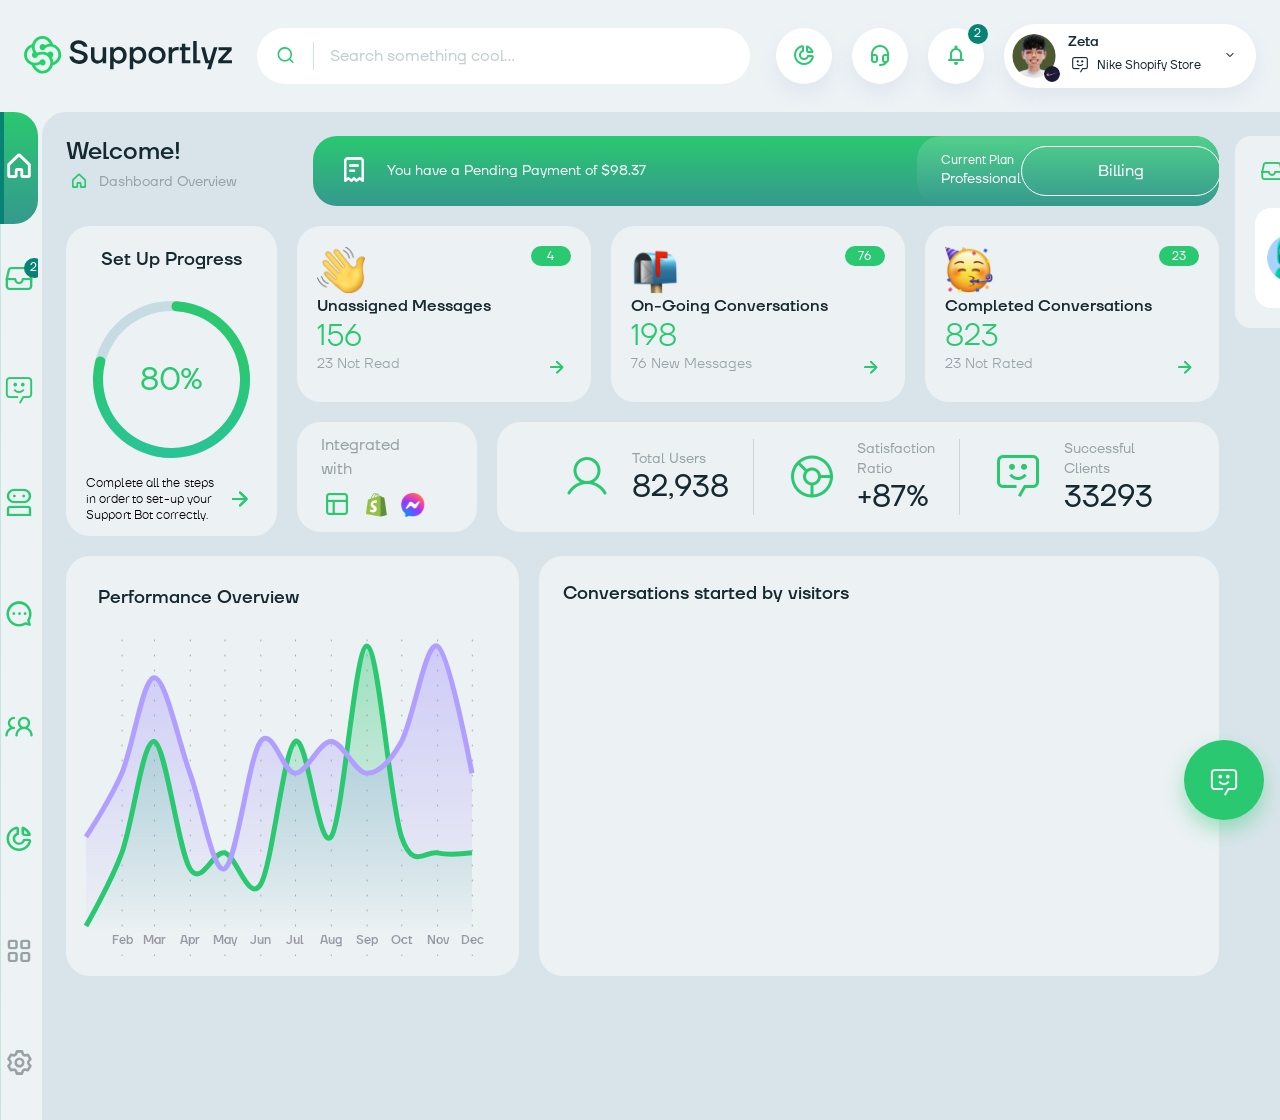
==== commit 60e8dd64: "deploy v1.5" ====
--- a/src/dashboard.html
+++ b/src/dashboard.html
@@ -86,10 +86,18 @@
 
               <!-- Account Handler -->
               <div class="account-handler">
-                <img
-                  src="assets/images/boy.png"
-                  alt="boy"
-                  class="rounded-full w-11 h-11" />
+                <div class="relative">
+                  <img
+                    src="assets/images/boy.png"
+                    alt="boy"
+                    class="rounded-full w-11 h-11"
+                  />
+                  <img
+                    src="assets/images/nike.png"
+                    class="absolute w-4 h-4 border-white rounded-full border-1 -bottom-1 -right-1"
+                    alt="brand"
+                  />
+                </div>
                 <div>
                   <h4 class="text-sm font-medium">Zeta</h4>
                   <p
@@ -121,12 +129,36 @@
                       <img src="assets/images/nike.png" alt="brand" class="w-16 h-16 mb-3 rounded-full">
                       <span class="absolute top-0 right-0 block w-4 h-4 border-2 border-white rounded-full bg-secondary-900"></span>
                     </div>
-                    <h5 class="flex items-center gap-1 mb-1 font-medium text-penitentiary-900">
-                      Nike Shopify Store
-                      <span class="text-secondary-900">
-                        <i class="icon-chevron text-[8px]"></i>
-                      </span>
-                    </h5>
+                    <div class="relative">
+                      <h5 class="website-handler">
+                        Nike Shopify Store
+                        <span class="text-secondary-900">
+                          <i class="icon-chevron text-[8px]"></i>
+                        </span>
+                      </h5>
+                      <div class="website-dropdown">
+                        <li class="flex items-center gap-2 py-2">
+                          <img src="assets/images/nike.png" alt="brand" class="w-5 h-5 rounded-full">
+                          <p class="text-sm font-medium text-penitentiary-900 hover:text-secondary-900">Nike Shopify Store</p>
+                        </li>
+                        <li class="flex items-center gap-2 py-2">
+                          <img src="assets/images/nike-blue.png" alt="brand" class="w-5 h-5 rounded-full">
+                          <p class="text-sm font-medium text-penitentiary-900 hover:text-secondary-900">Nike Hypebeast Store</p>
+                        </li>
+                        <li class="flex items-center gap-2 py-2">
+                          <img src="assets/images/nike-red.png" alt="brand" class="w-5 h-5 rounded-full">
+                          <p class="text-sm font-medium text-penitentiary-900 hover:text-secondary-900">Just Do It Store</p>
+                        </li>
+                        <li class="flex items-center gap-2 py-2">
+                          <img src="assets/images/nike-orange.png" alt="brand" class="w-5 h-5 rounded-full">
+                          <p class="text-sm font-medium text-penitentiary-900 hover:text-secondary-900">Swoosh Store</p>
+                        </li>
+                        <button class="flex items-center justify-center gap-2 mt-2 text-sm transition cursor-pointer text-secondary-900 hover:text-tertiary-900">
+                          <span class="text-lg"><i class="icon-add"></i></span>
+                          <p>Add new website</p>
+                        </button>
+                      </div>
+                    </div>
                     <p class="flex items-center text-sm text-penitentiary-600">
                       <span class="text-base icon-invoice text-secondary-900"></span>
                       Professional Plan
@@ -149,7 +181,7 @@
                     </div>
                   </div>
                   <div class="relative">
-                    <div class="status">
+                    <div class="status-handler">
                       <p class="text-sm font-medium text-secondary-900">Connected</p>
                       <span class="text-secondary-900 text-[8px]"><i class="icon-chevron"></i></span>
                     </div>
@@ -200,8 +232,7 @@
         <!-- Sidebar -->
         <div class="bg-geyser-100 w-28">
           <div class="relative sidebar-handler">
-            <span
-              class="absolute z-20 flex items-center justify-center h-5 p-3 text-xs text-white capitalize rounded-full opacity-0 sidebar-label -top-2 left-10 bg-tertiary-900 whitespace-nowrap">
+            <span class="sidebar-label">
               Dashboard
             </span>
             <div
@@ -212,8 +243,7 @@
             </div>
           </div>
           <div class="relative sidebar-handler">
-            <span
-              class="absolute z-20 flex items-center justify-center h-5 p-3 text-xs text-white capitalize transition rounded-full opacity-0 sidebar-label -top-2 left-10 bg-tertiary-900 whitespace-nowrap">
+            <span class="sidebar-label">
               Messages
             </span>
             <div class="sidebar-item group text-secondary-900">
@@ -227,8 +257,7 @@
             </div>
           </div>
           <div class="relative sidebar-handler">
-            <span
-              class="absolute z-20 flex items-center justify-center h-5 p-3 text-xs text-white capitalize rounded-full opacity-0 -top-2 left-10 bg-tertiary-900 whitespace-nowrap sidebar-label">
+            <span class="sidebar-label">
               Chatbots
             </span>
             <div class="sidebar-item group text-secondary-900">
@@ -238,8 +267,7 @@
             </div>
           </div>
           <div class="relative sidebar-handler">
-            <span
-              class="absolute z-20 flex items-center justify-center h-5 p-3 text-xs text-white capitalize rounded-full opacity-0 -top-2 left-10 bg-tertiary-900 whitespace-nowrap sidebar-label">
+            <span class="sidebar-label">
               Sully
             </span>
             <div class="sidebar-item group text-secondary-900">
@@ -249,8 +277,7 @@
             </div>
           </div>
           <div class="relative sidebar-handler">
-            <span
-              class="absolute z-20 flex items-center justify-center h-5 p-3 text-xs text-white capitalize rounded-full opacity-0 -top-2 left-10 bg-tertiary-900 whitespace-nowrap sidebar-label">
+            <span class="sidebar-label">
               Mail Marketing
             </span>
             <div class="sidebar-item group text-secondary-900">
@@ -260,8 +287,7 @@
             </div>
           </div>
           <div class="relative sidebar-handler">
-            <span
-              class="absolute z-20 flex items-center justify-center h-5 p-3 text-xs text-white capitalize rounded-full opacity-0 -top-2 left-10 bg-tertiary-900 whitespace-nowrap sidebar-label">
+            <span class="sidebar-label">
               Leads
             </span>
             <div class="sidebar-item group text-secondary-900">
@@ -271,8 +297,7 @@
             </div>
           </div>
           <div class="relative sidebar-handler">
-            <span
-              class="absolute z-20 flex items-center justify-center h-5 p-3 text-xs text-white capitalize rounded-full opacity-0 -top-2 left-10 bg-tertiary-900 whitespace-nowrap sidebar-label">
+            <span class="sidebar-label">
               Analytics
             </span>
             <div class="sidebar-item group text-secondary-900">
@@ -282,8 +307,7 @@
             </div>
           </div>
           <div class="relative sidebar-handler">
-            <span
-              class="absolute z-20 flex items-center justify-center h-5 p-3 text-xs text-white capitalize rounded-full opacity-0 -top-2 left-10 bg-tertiary-900 whitespace-nowrap sidebar-label">
+            <span class="sidebar-label">
               Integrations
             </span>
             <div class="text-penitentiary-400 sidebar-item group">
@@ -293,8 +317,7 @@
             </div>
           </div>
           <div class="relative sidebar-handler">
-            <span
-              class="absolute z-20 flex items-center justify-center h-5 p-3 text-xs text-white capitalize rounded-full opacity-0 -top-2 left-10 bg-tertiary-900 whitespace-nowrap sidebar-label">
+            <span class="sidebar-label">
               Settings
             </span>
             <div class="text-penitentiary-400 sidebar-item group">
@@ -447,7 +470,7 @@
                     <!-- Statistics  -->
                     <div class="statistics group">
                       <div
-                        class="relative z-30 flex items-center justify-around h-full pl-10 transition translate-x-0 group-hover:-translate-x-8 [&>*:nth-child(2)]:border-x">
+                        class="relative z-30 flex items-center justify-around h-full pl-8 transition translate-x-0 group-hover:-translate-x-8 [&>*:nth-child(2)]:border-x">
                         <div
                           class="flex items-center gap-3 px-6 border-gray-300 group-hover:text-white">
                           <span
@@ -455,7 +478,7 @@
                             <i class="icon-user"></i>
                           </span>
                           <div>
-                            <p class="text-penitentiary-400 group-hover:text-white">
+                            <p class="text-sm text-penitentiary-400 group-hover:text-white">
                               Total Users
                             </p>
                             <h5
@@ -472,7 +495,7 @@
                             <i class="icon-browser"></i>
                           </span>
                           <div>
-                            <p class="text-penitentiary-400 group-hover:text-white">
+                            <p class="text-sm text-penitentiary-400 group-hover:text-white">
                               Satisfaction Ratio
                             </p>
                             <h5
@@ -489,7 +512,7 @@
                             <i class="icon-message"></i>
                           </span>
                           <div>
-                            <p class="text-penitentiary-400 group-hover:text-white">
+                            <p class="text-sm text-penitentiary-400 group-hover:text-white">
                               Successful Clients
                             </p>
                             <h5
@@ -500,7 +523,7 @@
                         </div>
 
                         <span
-                          class="text-5xl text-white transition translate-x-20 group-hover:translate-x-0">
+                          class="text-5xl text-white transition translate-x-20 group-hover:translate-x-5">
                           <i class="icon-arrow"></i>
                         </span>
                       </div>
--- a/src/assets/css/main.css
+++ b/src/assets/css/main.css
@@ -586,10 +586,6 @@
   top: -0.25rem;
 }
 
-.-top-2 {
-  top: -0.5rem;
-}
-
 .bottom-0 {
   bottom: 0px;
 }
@@ -600,10 +596,6 @@
 
 .left-0 {
   left: 0px;
-}
-
-.left-10 {
-  left: 2.5rem;
 }
 
 .left-2\/4 {
@@ -702,6 +694,14 @@
 
 .mt-px {
   margin-top: 1px;
+}
+
+.mt-5 {
+  margin-top: 1.25rem;
+}
+
+.mt-2 {
+  margin-top: 0.5rem;
 }
 
 .line-clamp-2 {
@@ -955,10 +955,6 @@
   width: 1600px;
 }
 
-.w-\[180px\] {
-  width: 180px;
-}
-
 .w-\[280px\] {
   width: 280px;
 }
@@ -967,8 +963,8 @@
   width: 400px;
 }
 
-.w-\[450px\] {
-  width: 450px;
+.w-\[490px\] {
+  width: 490px;
 }
 
 .w-\[500px\] {
@@ -977,10 +973,6 @@
 
 .w-full {
   width: 100%;
-}
-
-.w-\[490px\] {
-  width: 490px;
 }
 
 .max-w-\[238px\] {
@@ -1153,10 +1145,6 @@
   overflow-y: auto;
 }
 
-.whitespace-nowrap {
-  white-space: nowrap;
-}
-
 .rounded-2xl {
   border-radius: 1rem;
 }
@@ -1296,34 +1284,6 @@
 
 .bg-gradient-to-b {
   background-image: linear-gradient(to bottom, var(--tw-gradient-stops));
-}
-
-.bg-\[url\(\'assets\/images\/shape-auth\.svg\'\)\] {
-  background-image: url('assets/images/shape-auth.svg');
-}
-
-.bg-\[url\(\'\.\/assets\/images\/shape-auth\.svg\'\)\] {
-  background-image: url('./assets/images/shape-auth.svg');
-}
-
-.bg-\[url\(\'\.\.\/assets\/images\/shape-auth\.svg\'\)\] {
-  background-image: url('../assets/images/shape-auth.svg');
-}
-
-.bg-\[url\(\'\.src\/assets\/images\/shape-auth\.svg\'\)\] {
-  background-image: url('.src/assets/images/shape-auth.svg');
-}
-
-.bg-\[url\(\'\.\/src\/assets\/images\/shape-auth\.svg\'\)\] {
-  background-image: url('./src/assets/images/shape-auth.svg');
-}
-
-.bg-\[url\(\'src\/assets\/images\/shape-auth\.svg\'\)\] {
-  background-image: url('src/assets/images/shape-auth.svg');
-}
-
-.bg-\[url\(\'\.\.\/src\/assets\/images\/shape-auth\.svg\'\)\] {
-  background-image: url('../src/assets/images/shape-auth.svg');
 }
 
 .from-\[\#13DDEA\] {
@@ -1498,16 +1458,16 @@
   padding-bottom: 1.25rem;
 }
 
-.pl-10 {
-  padding-left: 2.5rem;
-}
-
 .pl-16 {
   padding-left: 4rem;
 }
 
 .pl-2 {
   padding-left: 0.5rem;
+}
+
+.pl-8 {
+  padding-left: 2rem;
 }
 
 .pl-\[60px\] {
@@ -1606,10 +1566,6 @@
 
 .font-semibold {
   font-weight: 600;
-}
-
-.capitalize {
-  text-transform: capitalize;
 }
 
 .leading-4 {
@@ -2627,7 +2583,7 @@
 
 /************* Status ***********/
 
-.status {
+.status-handler {
   margin-bottom: 0.75rem;
   display: flex;
   height: 2.5rem;
@@ -2687,6 +2643,77 @@
   transition-duration: 150ms;
 }
 
+/************* Website ***********/
+
+.website-handler {
+  margin-bottom: 0.25rem;
+  display: flex;
+  align-items: center;
+  gap: 0.25rem;
+  font-weight: 500;
+  --tw-text-opacity: 1;
+  color: rgb(21 41 48 / var(--tw-text-opacity));
+}
+
+.website-handler:hover {
+  --tw-text-opacity: 1;
+  color: rgb(6 131 116 / var(--tw-text-opacity));
+}
+
+.website-dropdown {
+  visibility: hidden;
+  position: absolute;
+  top: 100%;
+  left: -2.5rem;
+  z-index: 20;
+  width: 230px;
+  --tw-translate-y: -50px;
+  transform: translate(var(--tw-translate-x), var(--tw-translate-y)) rotate(var(--tw-rotate)) skewX(var(--tw-skew-x)) skewY(var(--tw-skew-y)) scaleX(var(--tw-scale-x)) scaleY(var(--tw-scale-y));
+  border-radius: 0.5rem;
+  --tw-bg-opacity: 1;
+  background-color: rgb(255 255 255 / var(--tw-bg-opacity));
+  padding-left: 1.25rem;
+  padding-right: 1.25rem;
+  padding-top: 1.25rem;
+  padding-bottom: 1.25rem;
+  opacity: 0;
+  --tw-shadow: 0 10px 20px rgba(104, 134, 193, 0.20);
+  --tw-shadow-colored: 0 10px 20px var(--tw-shadow-color);
+  box-shadow: var(--tw-ring-offset-shadow, 0 0 #0000), var(--tw-ring-shadow, 0 0 #0000), var(--tw-shadow);
+  transition-property: color, background-color, border-color, text-decoration-color, fill, stroke, opacity, box-shadow, transform, filter, -webkit-backdrop-filter;
+  transition-property: color, background-color, border-color, text-decoration-color, fill, stroke, opacity, box-shadow, transform, filter, backdrop-filter;
+  transition-property: color, background-color, border-color, text-decoration-color, fill, stroke, opacity, box-shadow, transform, filter, backdrop-filter, -webkit-backdrop-filter;
+  transition-timing-function: cubic-bezier(0.4, 0, 0.2, 1);
+  transition-duration: 150ms;
+}
+
+.website-dropdown-is-active {
+  visibility: visible;
+  position: absolute;
+  top: 100%;
+  left: -2.5rem;
+  z-index: 20;
+  width: 230px;
+  --tw-translate-y: 0px;
+  transform: translate(var(--tw-translate-x), var(--tw-translate-y)) rotate(var(--tw-rotate)) skewX(var(--tw-skew-x)) skewY(var(--tw-skew-y)) scaleX(var(--tw-scale-x)) scaleY(var(--tw-scale-y));
+  border-radius: 0.5rem;
+  --tw-bg-opacity: 1;
+  background-color: rgb(255 255 255 / var(--tw-bg-opacity));
+  padding-left: 1.25rem;
+  padding-right: 1.25rem;
+  padding-top: 1.25rem;
+  padding-bottom: 1.25rem;
+  opacity: 1;
+  --tw-shadow: 0 10px 20px rgba(104, 134, 193, 0.20);
+  --tw-shadow-colored: 0 10px 20px var(--tw-shadow-color);
+  box-shadow: var(--tw-ring-offset-shadow, 0 0 #0000), var(--tw-ring-shadow, 0 0 #0000), var(--tw-shadow);
+  transition-property: color, background-color, border-color, text-decoration-color, fill, stroke, opacity, box-shadow, transform, filter, -webkit-backdrop-filter;
+  transition-property: color, background-color, border-color, text-decoration-color, fill, stroke, opacity, box-shadow, transform, filter, backdrop-filter;
+  transition-property: color, background-color, border-color, text-decoration-color, fill, stroke, opacity, box-shadow, transform, filter, backdrop-filter, -webkit-backdrop-filter;
+  transition-timing-function: cubic-bezier(0.4, 0, 0.2, 1);
+  transition-duration: 150ms;
+}
+
 /************* Notifications ***********/
 
 .notification-center {
@@ -2770,7 +2797,7 @@
 /* Esta clase se usa para mostrar el chat */
 
 .chatbot-box {
-  width: 450px;
+  width: 490px;
   --tw-translate-x: 100%;
   transform: translate(var(--tw-translate-x), var(--tw-translate-y)) rotate(var(--tw-rotate)) skewX(var(--tw-skew-x)) skewY(var(--tw-skew-y)) scaleX(var(--tw-scale-x)) scaleY(var(--tw-scale-y));
   opacity: 0;
@@ -2782,7 +2809,7 @@
 }
 
 .chatbot-box-is-active {
-  width: 450px;
+  width: 490px;
   --tw-translate-x: 0px;
   transform: translate(var(--tw-translate-x), var(--tw-translate-y)) rotate(var(--tw-rotate)) skewX(var(--tw-skew-x)) skewY(var(--tw-skew-y)) scaleX(var(--tw-scale-x)) scaleY(var(--tw-scale-y));
   opacity: 1;
@@ -3161,6 +3188,64 @@
   content: var(--tw-content);
 }
 
+.sidebar-label {
+  visibility: hidden;
+  position: absolute;
+  top: -0.5rem;
+  left: 2.5rem;
+  z-index: 20;
+  display: flex;
+  height: 1.25rem;
+  align-items: center;
+  justify-content: center;
+  white-space: nowrap;
+  border-radius: 9999px;
+  --tw-bg-opacity: 1;
+  background-color: rgb(6 131 116 / var(--tw-bg-opacity));
+  padding: 0.75rem;
+  font-size: 0.75rem;
+  line-height: 1rem;
+  text-transform: capitalize;
+  --tw-text-opacity: 1;
+  color: rgb(255 255 255 / var(--tw-text-opacity));
+  opacity: 0;
+  transition-property: color, background-color, border-color, text-decoration-color, fill, stroke, opacity, box-shadow, transform, filter, -webkit-backdrop-filter;
+  transition-property: color, background-color, border-color, text-decoration-color, fill, stroke, opacity, box-shadow, transform, filter, backdrop-filter;
+  transition-property: color, background-color, border-color, text-decoration-color, fill, stroke, opacity, box-shadow, transform, filter, backdrop-filter, -webkit-backdrop-filter;
+  transition-timing-function: cubic-bezier(0.4, 0, 0.2, 1);
+  transition-duration: 150ms;
+  transition-delay: 1000ms;
+}
+
+.sidebar-label-is-active {
+  visibility: visible;
+  position: absolute;
+  top: -0.5rem;
+  left: 2.5rem;
+  z-index: 20;
+  display: flex;
+  height: 1.25rem;
+  align-items: center;
+  justify-content: center;
+  white-space: nowrap;
+  border-radius: 9999px;
+  --tw-bg-opacity: 1;
+  background-color: rgb(6 131 116 / var(--tw-bg-opacity));
+  padding: 0.75rem;
+  font-size: 0.75rem;
+  line-height: 1rem;
+  text-transform: capitalize;
+  --tw-text-opacity: 1;
+  color: rgb(255 255 255 / var(--tw-text-opacity));
+  opacity: 1;
+  transition-property: color, background-color, border-color, text-decoration-color, fill, stroke, opacity, box-shadow, transform, filter, -webkit-backdrop-filter;
+  transition-property: color, background-color, border-color, text-decoration-color, fill, stroke, opacity, box-shadow, transform, filter, backdrop-filter;
+  transition-property: color, background-color, border-color, text-decoration-color, fill, stroke, opacity, box-shadow, transform, filter, backdrop-filter, -webkit-backdrop-filter;
+  transition-timing-function: cubic-bezier(0.4, 0, 0.2, 1);
+  transition-duration: 150ms;
+  transition-delay: 1000ms;
+}
+
 /************* Statistics ***********/
 
 .statistics {
@@ -3604,12 +3689,6 @@
   background-color: rgb(243 244 246 / var(--tw-bg-opacity));
 }
 
-.after\:bg-gray-300::after {
-  content: var(--tw-content);
-  --tw-bg-opacity: 1;
-  background-color: rgb(209 213 219 / var(--tw-bg-opacity));
-}
-
 .after\:bg-tertiary-100::after {
   content: var(--tw-content);
   --tw-bg-opacity: 1;
@@ -3688,6 +3767,11 @@
   transform: translate(var(--tw-translate-x), var(--tw-translate-y)) rotate(var(--tw-rotate)) skewX(var(--tw-skew-x)) skewY(var(--tw-skew-y)) scaleX(var(--tw-scale-x)) scaleY(var(--tw-scale-y));
 }
 
+.group:hover .group-hover\:translate-x-5 {
+  --tw-translate-x: 1.25rem;
+  transform: translate(var(--tw-translate-x), var(--tw-translate-y)) rotate(var(--tw-rotate)) skewX(var(--tw-skew-x)) skewY(var(--tw-skew-y)) scaleX(var(--tw-scale-x)) scaleY(var(--tw-scale-y));
+}
+
 .group:hover .group-hover\:translate-y-0 {
   --tw-translate-y: 0px;
   transform: translate(var(--tw-translate-x), var(--tw-translate-y)) rotate(var(--tw-rotate)) skewX(var(--tw-skew-x)) skewY(var(--tw-skew-y)) scaleX(var(--tw-scale-x)) scaleY(var(--tw-scale-y));
@@ -3731,25 +3815,11 @@
 }
 
 @media (min-width: 768px) {
-  .md\:w-\[200px\] {
-    width: 200px;
-  }
-
-  .md\:w-\[250px\] {
-    width: 250px;
-  }
-
   .md\:w-\[25\%\] {
     width: 25%;
   }
 }
 
-@media (min-width: 1536px) {
-  .\32xl\:w-\[300px\] {
-    width: 300px;
-  }
-}
-
 .\[\&\>\*\:nth-child\(2\)\]\:border-x>*:nth-child(2) {
   border-left-width: 1px;
   border-right-width: 1px;
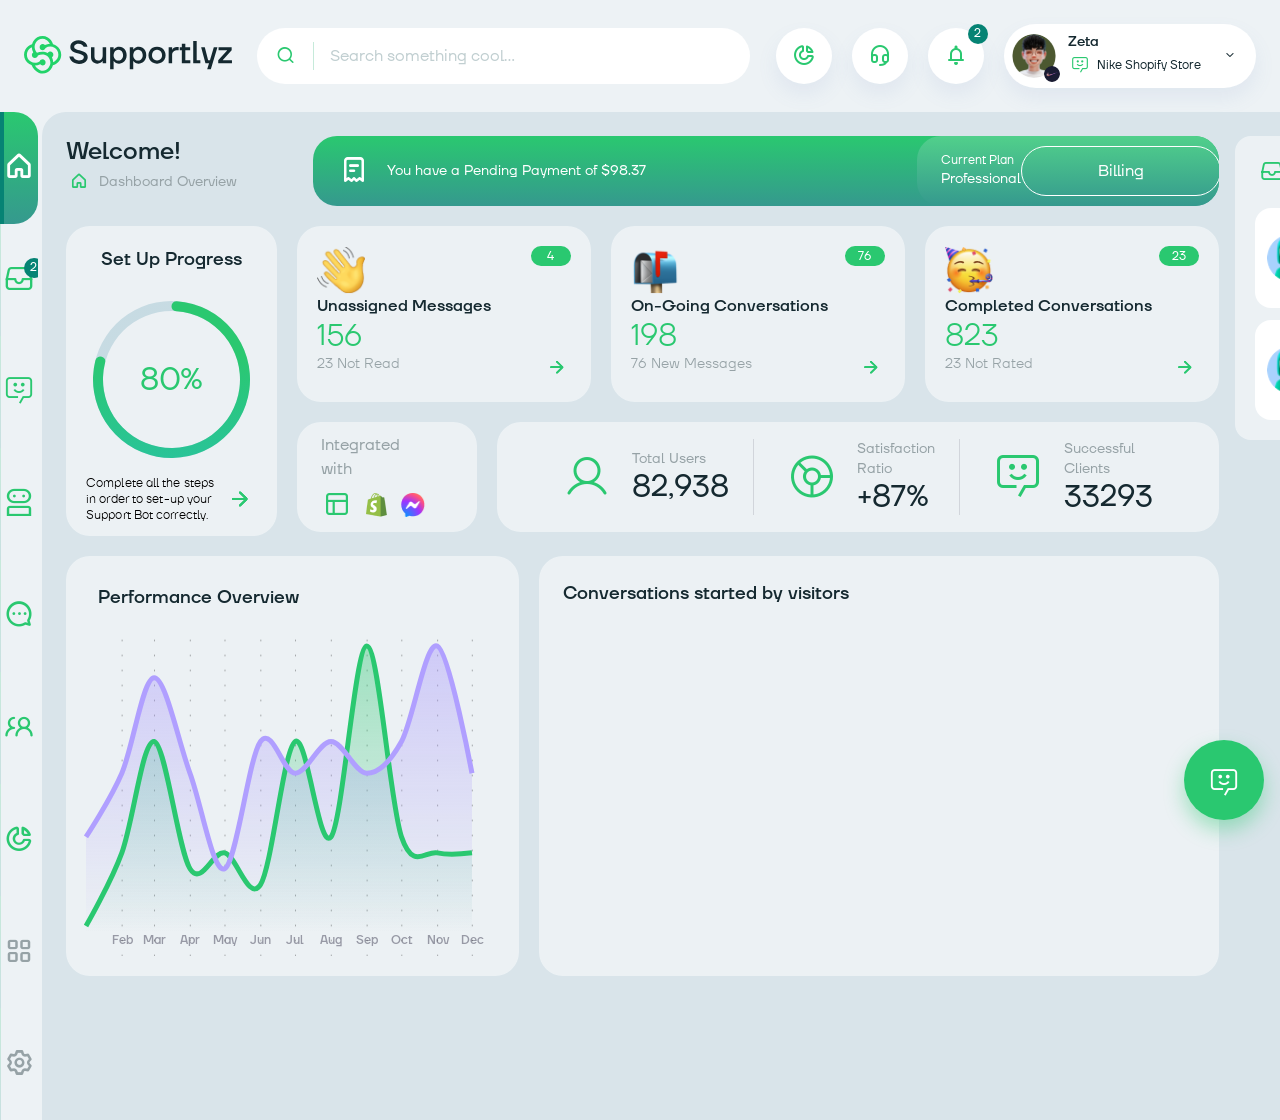
==== commit 5f351b21: "deploy v1.6" ====
--- a/src/dashboard.html
+++ b/src/dashboard.html
@@ -85,7 +85,7 @@
             <div class="account group">
 
               <!-- Account Handler -->
-              <div class="account-handler">
+              <div class="account-handler group">
                 <div class="relative">
                   <img
                     src="assets/images/boy.png"
@@ -102,7 +102,7 @@
                   <h4 class="text-sm font-medium">Zeta</h4>
                   <p
                     class="flex items-center gap-1 text-xs">
-                    <span class="text-lg">
+                    <span class="account-message-icon">
                       <i class="icon-message"></i>
                     </span>
                     Nike Shopify Store
@@ -577,13 +577,43 @@
                   </div>
                   <div class="relative">
                     <div class="flex items-center justify-between w-full mb-1">
-                      <b class="text-sm font-medium text-penitentiary-900">Valerie Smith</b>
+                      <b class="text-sm font-medium text-penitentiary-900">Cilia Flores</b>
                       <div class="flex items-center gap-3">
                         <span class="rounded-full text-white text-[10px] w-5 h-5 bg-secondary-900 flex items-center justify-center">
                           25
                         </span>
                         <b class="flex items-center justify-center h-5 px-2 py-1 text-xs font-medium leading-none bg-gray-300 rounded-full text-penitentiary-900">
                           #39872
+                        </b>
+                      </div>
+                    </div>
+                    <p class="text-sm leading-4 text-penitentiary-400 line-clamp-2">Lorem ipsum dolor sit amet, consectetur</p>
+                  </div>
+                </div>
+
+                <!-- Message Box -->
+                <div class="items-center chatbox">
+                  <div class="relative">
+                    <img
+                      src="assets/images/girl.png"
+                      class="w-12 h-12 rounded-full max-w-fit"
+                      alt="user"
+                    />
+                    <img
+                      src="assets/images/shopify.png"
+                      class="absolute w-6 h-6 border-2 border-white rounded-full -bottom-1 -right-1"
+                      alt="brand"
+                    />
+                  </div>
+                  <div class="relative">
+                    <div class="flex items-center justify-between w-full mb-1">
+                      <b class="text-sm font-medium text-penitentiary-900">Valerie Smith</b>
+                      <div class="flex items-center gap-3">
+                        <span class="rounded-full text-white text-[10px] w-5 h-5 bg-secondary-900 flex items-center justify-center">
+                          10
+                        </span>
+                        <b class="flex items-center justify-center h-5 px-2 py-1 text-xs font-medium leading-none bg-gray-300 rounded-full text-penitentiary-900">
+                          #39850
                         </b>
                       </div>
                     </div>
--- a/src/assets/css/main.css
+++ b/src/assets/css/main.css
@@ -692,16 +692,12 @@
   margin-bottom: 2rem;
 }
 
+.mt-2 {
+  margin-top: 0.5rem;
+}
+
 .mt-px {
   margin-top: 1px;
-}
-
-.mt-5 {
-  margin-top: 1.25rem;
-}
-
-.mt-2 {
-  margin-top: 0.5rem;
 }
 
 .line-clamp-2 {
@@ -2581,6 +2577,20 @@
   transition-duration: 150ms;
 }
 
+.account-message-icon {
+  font-size: 1.125rem;
+  line-height: 1.75rem;
+  --tw-text-opacity: 1;
+  color: rgb(42 200 112 / var(--tw-text-opacity));
+}
+
+.account-message-icon-is-active {
+  font-size: 1.125rem;
+  line-height: 1.75rem;
+  --tw-text-opacity: 1;
+  color: rgb(255 255 255 / var(--tw-text-opacity));
+}
+
 /************* Status ***********/
 
 .status-handler {
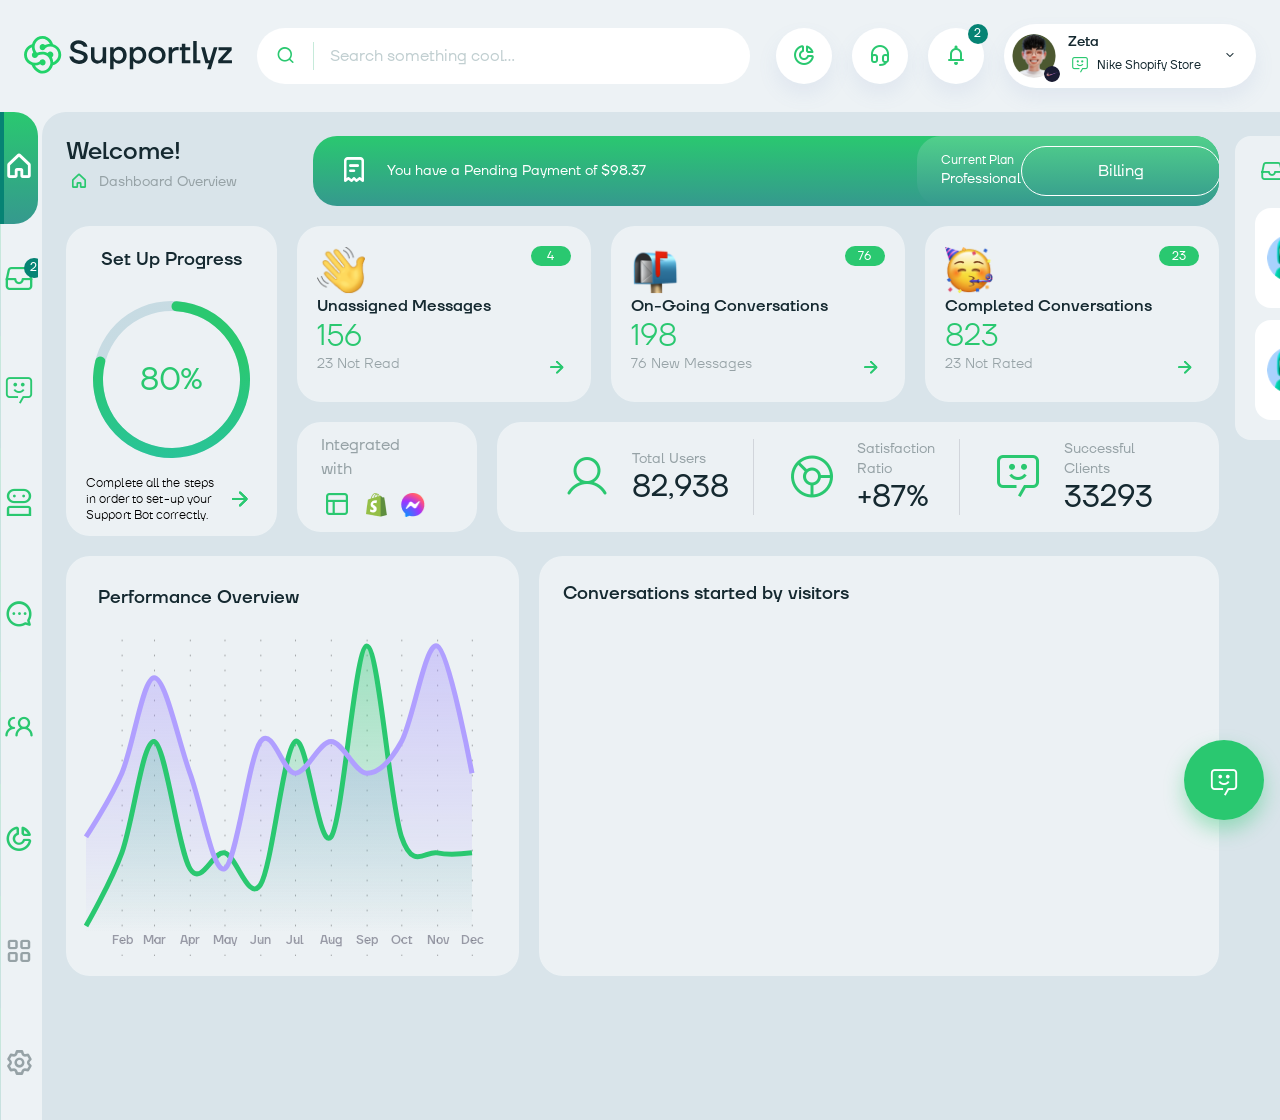
==== commit 8b09cbe0: "deploy v1.7" ====
--- a/src/dashboard.html
+++ b/src/dashboard.html
@@ -645,10 +645,10 @@
                       <div class="chatbot-notification-box">
                         <p class="text-sm text-penitentiary-900">Notifications Settings</p>
                         <div class="flex items-center gap-2">
-                          <div class="w-8 p-[2px] bg-white border rounded-full border-secondary-500 cursor-pointer">
-                            <span class="block w-3 h-3 rounded-full bg-secondary-900"></span>
+                          <div class="switch">
+                            <span class="switch-toggle"></span>
                           </div>
-                          <span class="text-sm text-secondary-900">ON</span>
+                          <span class="switch-label">OFF</span>
                         </div>
                       </div>
                     </div>
--- a/src/assets/css/main.css
+++ b/src/assets/css/main.css
@@ -3642,6 +3642,76 @@
   outline-offset: 2px;
 }
 
+.switch {
+  width: 2rem;
+  cursor: pointer;
+  border-radius: 9999px;
+  border-width: 1px;
+  --tw-border-opacity: 1;
+  border-color: rgb(172 182 186 / var(--tw-border-opacity));
+  --tw-bg-opacity: 1;
+  background-color: rgb(255 255 255 / var(--tw-bg-opacity));
+  padding: 2px;
+}
+
+.switch-is-active {
+  width: 2rem;
+  cursor: pointer;
+  border-radius: 9999px;
+  border-width: 1px;
+  --tw-border-opacity: 1;
+  border-color: rgb(120 217 165 / var(--tw-border-opacity));
+  --tw-bg-opacity: 1;
+  background-color: rgb(255 255 255 / var(--tw-bg-opacity));
+  padding: 2px;
+}
+
+.switch-label {
+  font-size: 0.875rem;
+  line-height: 1.25rem;
+  --tw-text-opacity: 1;
+  color: rgb(172 182 186 / var(--tw-text-opacity));
+}
+
+.switch-label-is-active {
+  font-size: 0.875rem;
+  line-height: 1.25rem;
+  --tw-text-opacity: 1;
+  color: rgb(42 200 112 / var(--tw-text-opacity));
+}
+
+.switch-toggle {
+  display: block;
+  height: 0.75rem;
+  width: 0.75rem;
+  --tw-translate-x: 0px;
+  transform: translate(var(--tw-translate-x), var(--tw-translate-y)) rotate(var(--tw-rotate)) skewX(var(--tw-skew-x)) skewY(var(--tw-skew-y)) scaleX(var(--tw-scale-x)) scaleY(var(--tw-scale-y));
+  border-radius: 9999px;
+  --tw-bg-opacity: 1;
+  background-color: rgb(172 182 186 / var(--tw-bg-opacity));
+  transition-property: color, background-color, border-color, text-decoration-color, fill, stroke, opacity, box-shadow, transform, filter, -webkit-backdrop-filter;
+  transition-property: color, background-color, border-color, text-decoration-color, fill, stroke, opacity, box-shadow, transform, filter, backdrop-filter;
+  transition-property: color, background-color, border-color, text-decoration-color, fill, stroke, opacity, box-shadow, transform, filter, backdrop-filter, -webkit-backdrop-filter;
+  transition-timing-function: cubic-bezier(0.4, 0, 0.2, 1);
+  transition-duration: 150ms;
+}
+
+.switch-toggle-is-active {
+  display: block;
+  height: 0.75rem;
+  width: 0.75rem;
+  --tw-translate-x: 15px;
+  transform: translate(var(--tw-translate-x), var(--tw-translate-y)) rotate(var(--tw-rotate)) skewX(var(--tw-skew-x)) skewY(var(--tw-skew-y)) scaleX(var(--tw-scale-x)) scaleY(var(--tw-scale-y));
+  border-radius: 9999px;
+  --tw-bg-opacity: 1;
+  background-color: rgb(42 200 112 / var(--tw-bg-opacity));
+  transition-property: color, background-color, border-color, text-decoration-color, fill, stroke, opacity, box-shadow, transform, filter, -webkit-backdrop-filter;
+  transition-property: color, background-color, border-color, text-decoration-color, fill, stroke, opacity, box-shadow, transform, filter, backdrop-filter;
+  transition-property: color, background-color, border-color, text-decoration-color, fill, stroke, opacity, box-shadow, transform, filter, backdrop-filter, -webkit-backdrop-filter;
+  transition-timing-function: cubic-bezier(0.4, 0, 0.2, 1);
+  transition-duration: 150ms;
+}
+
 /*********** UTILITIES ***********/
 
 .line-normal {
